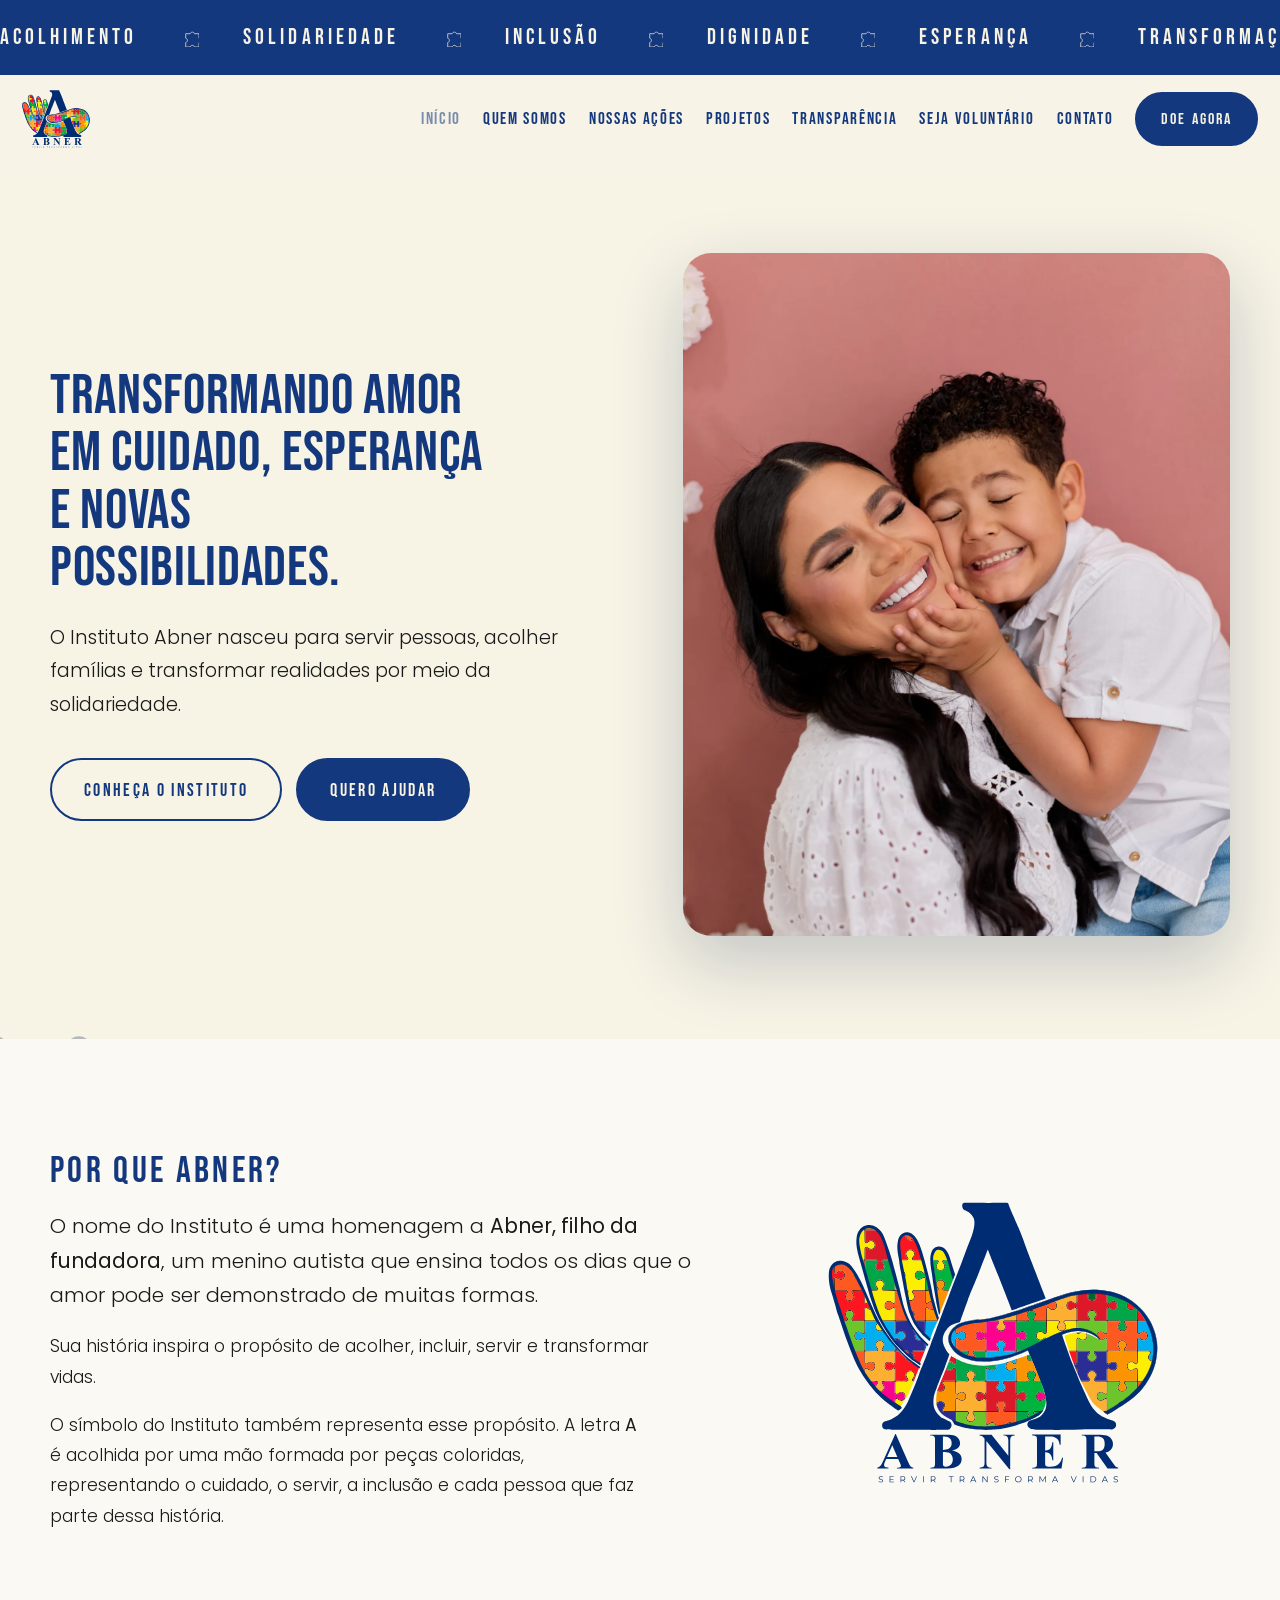
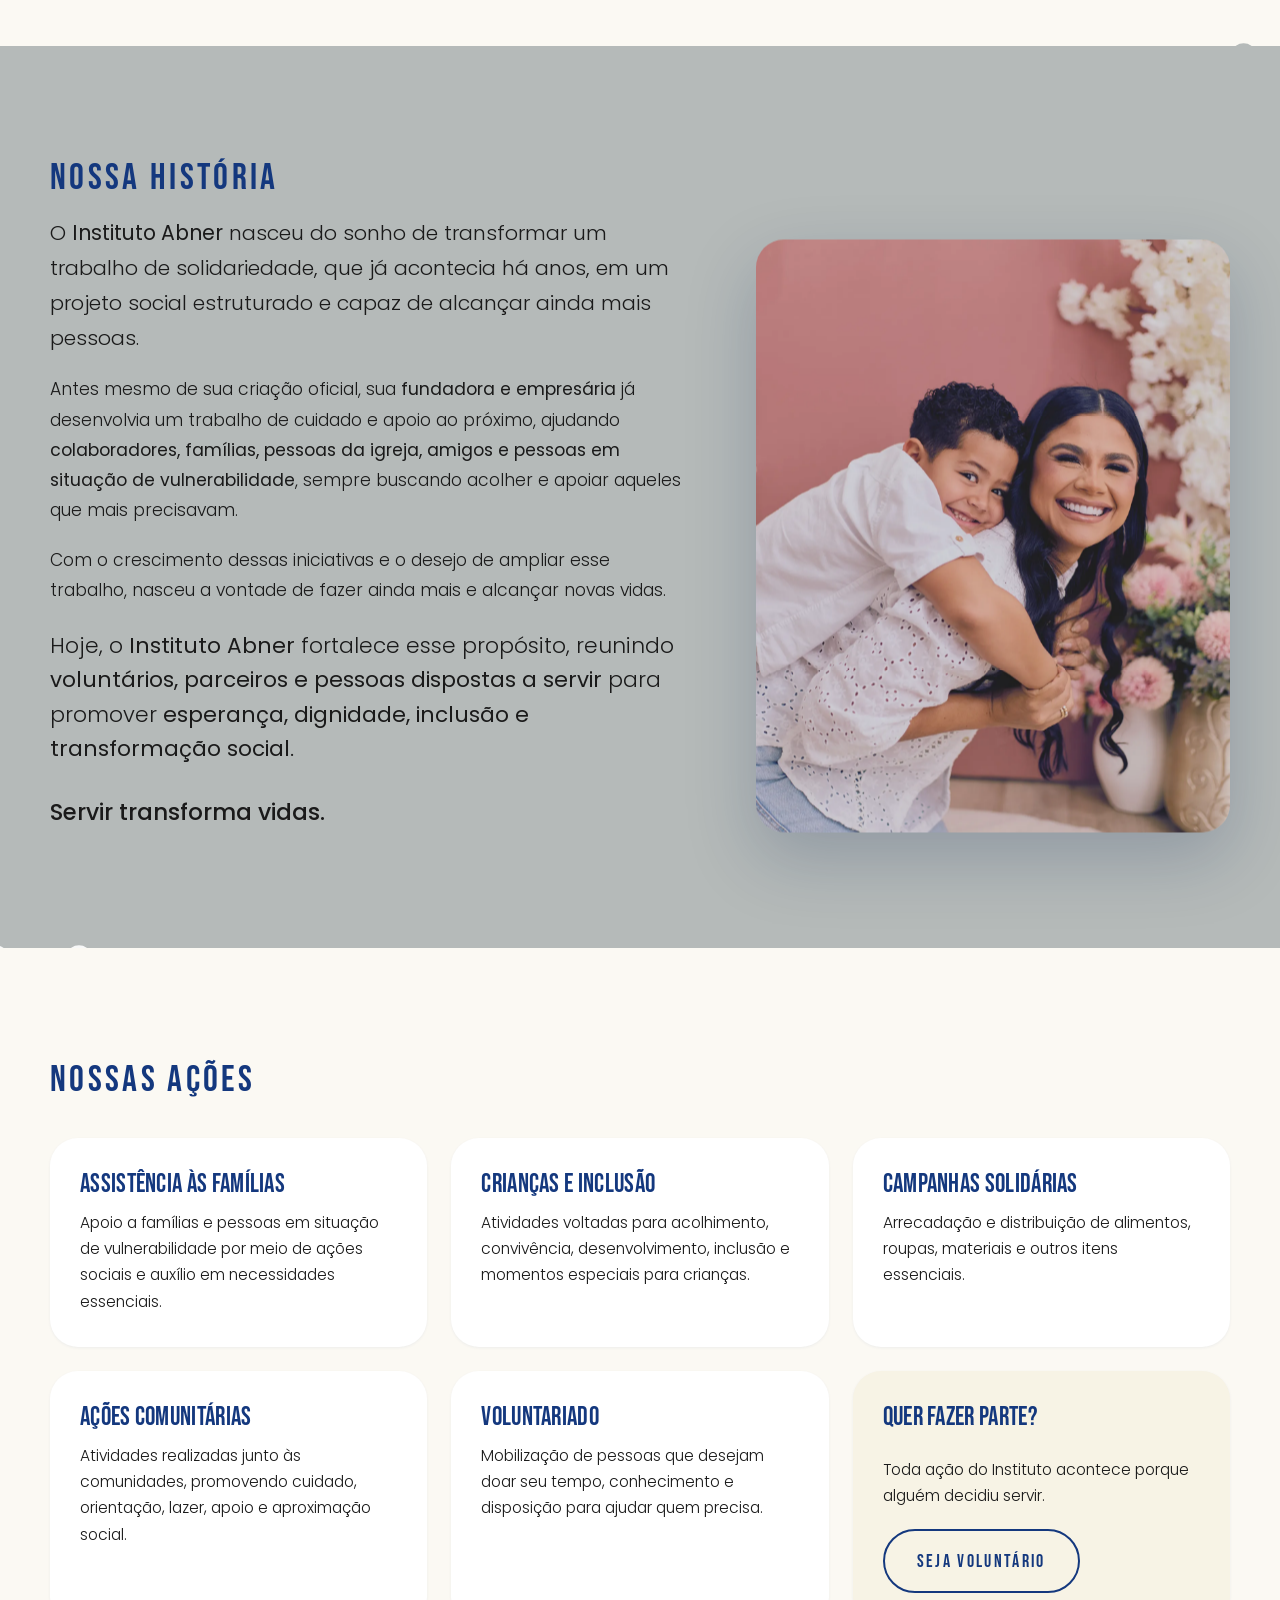
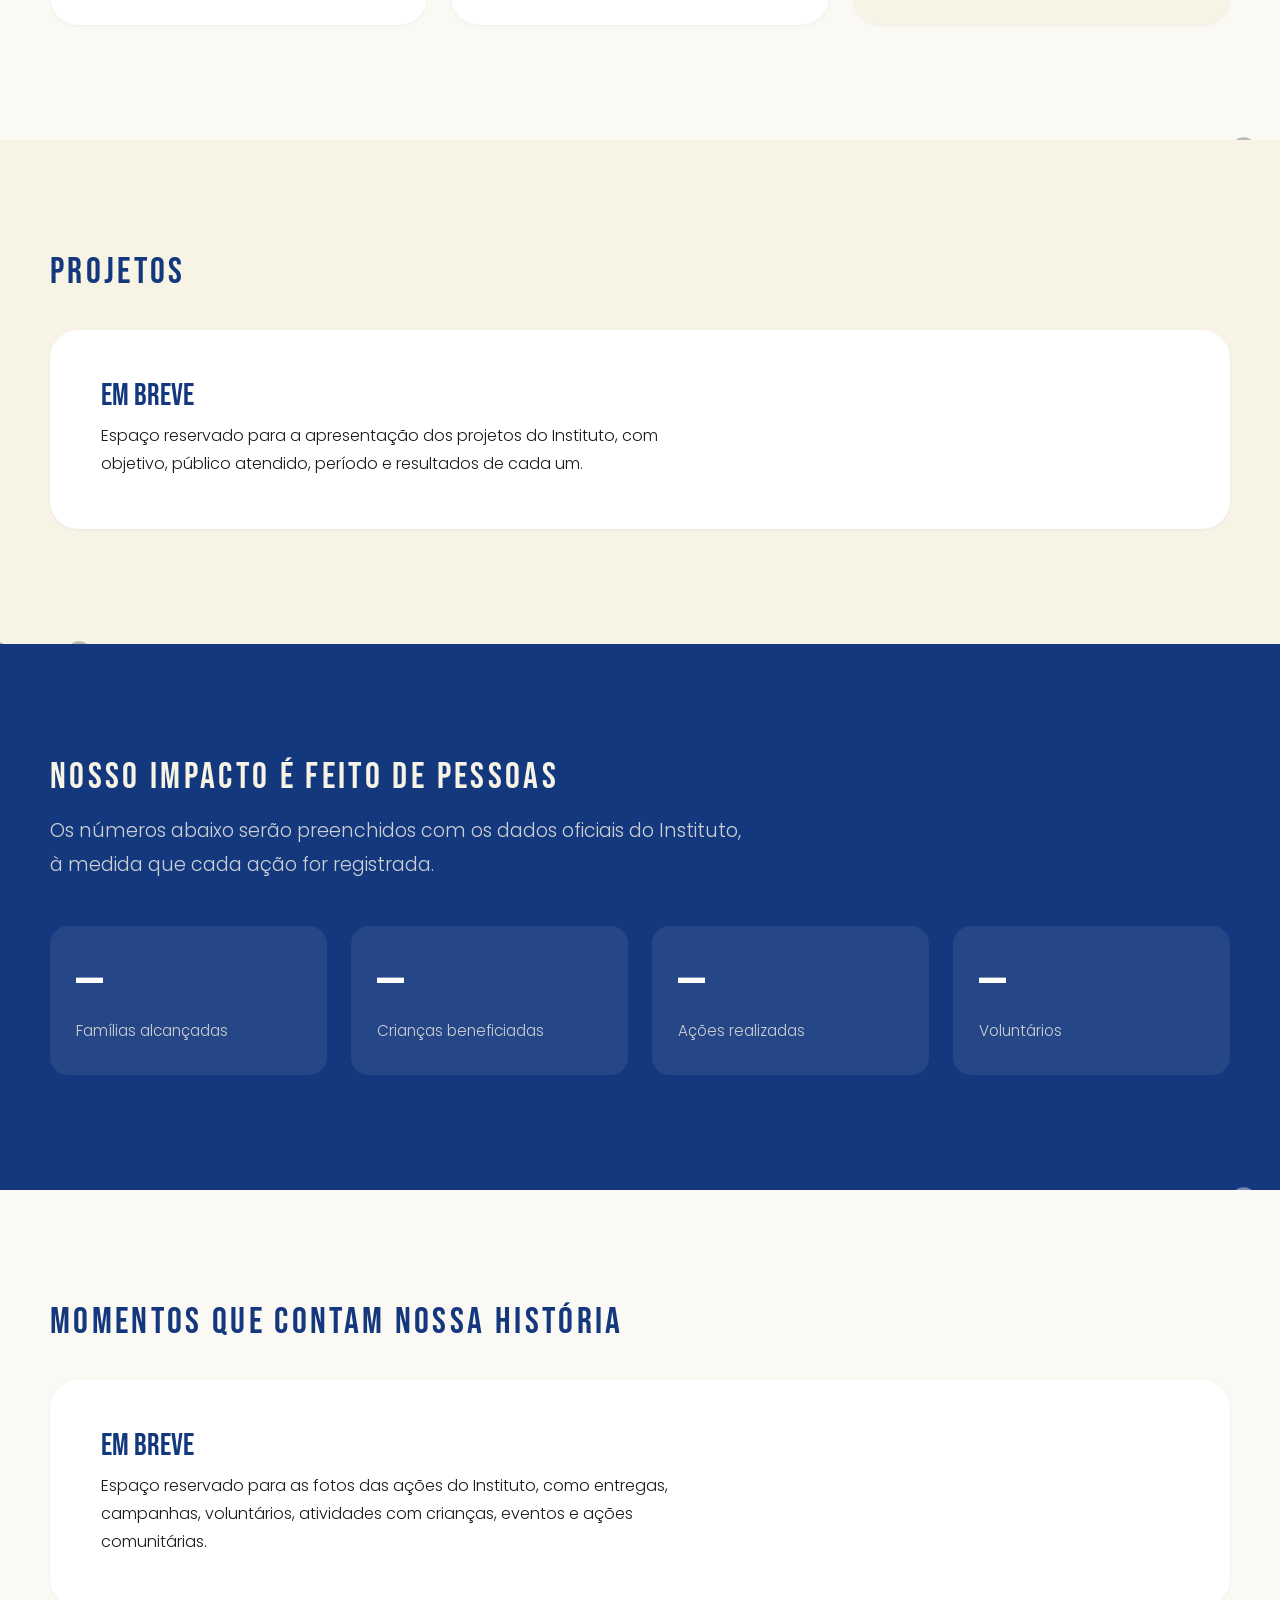
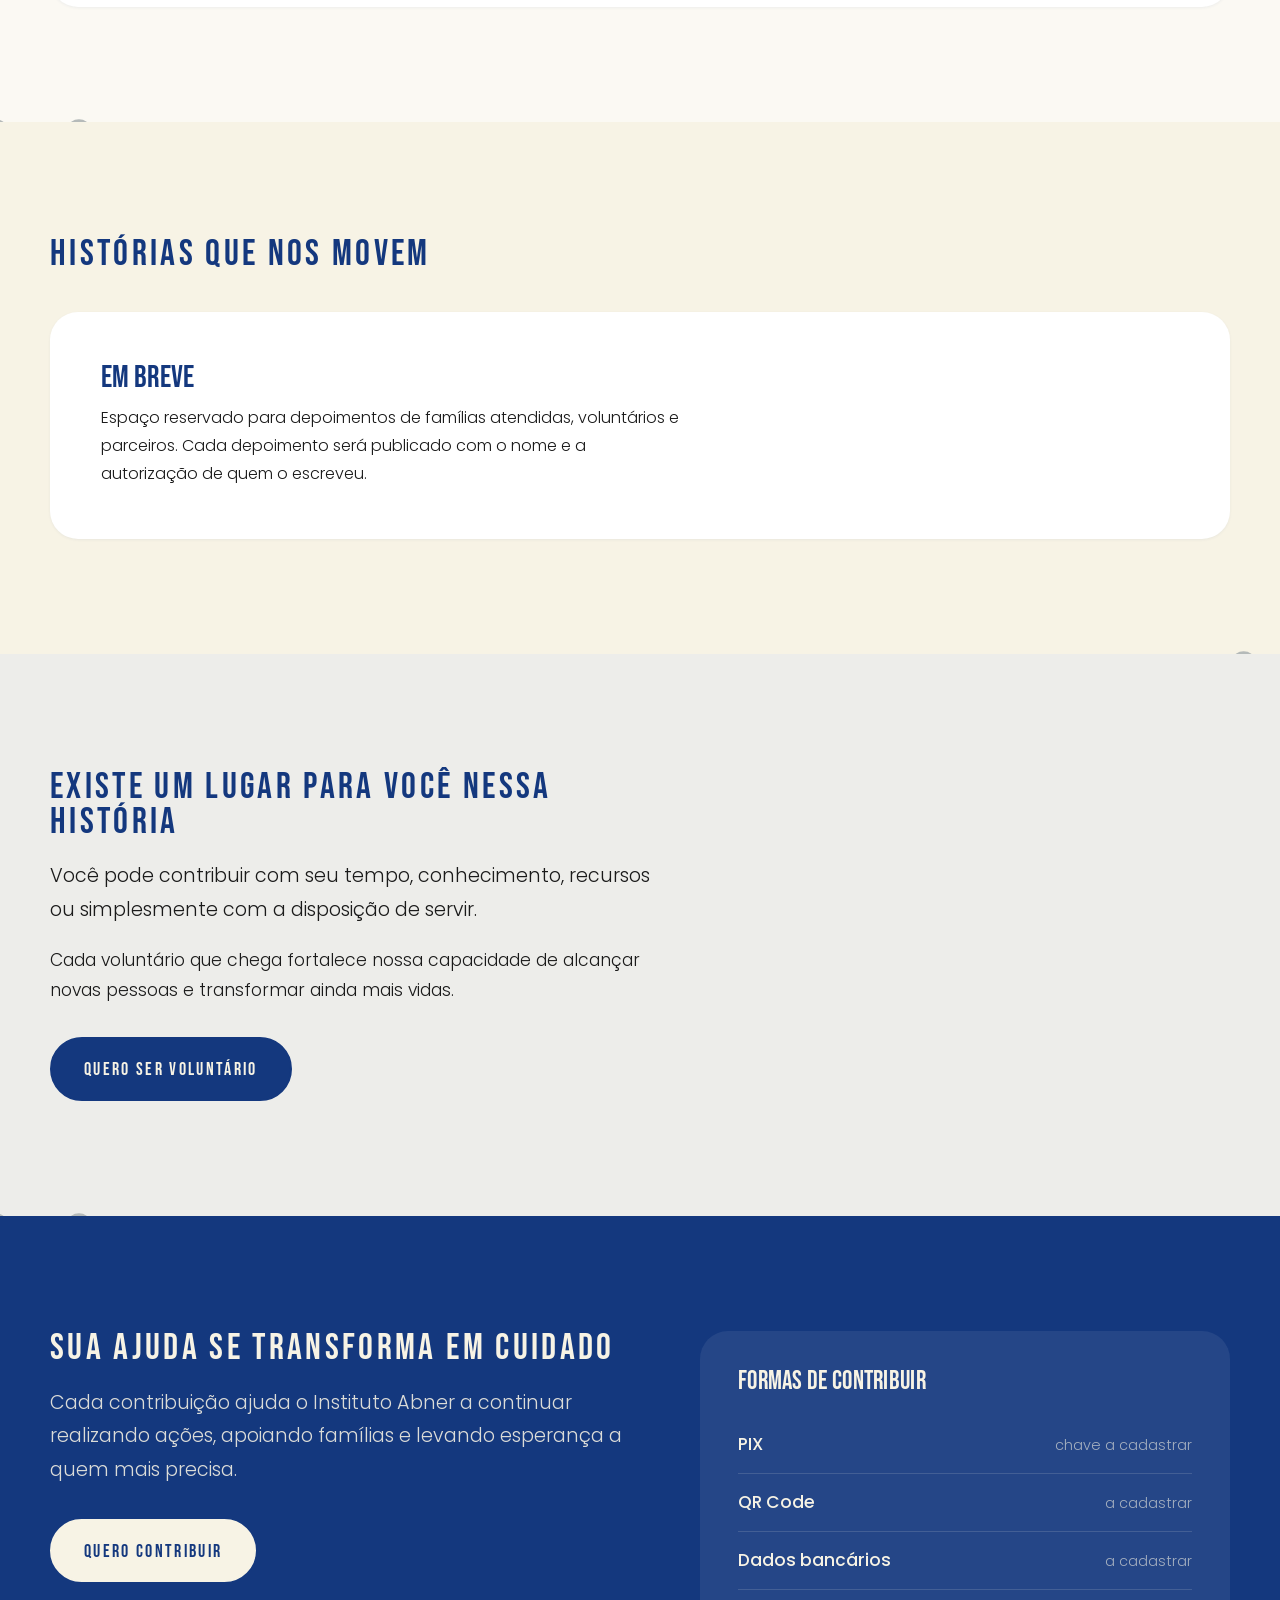
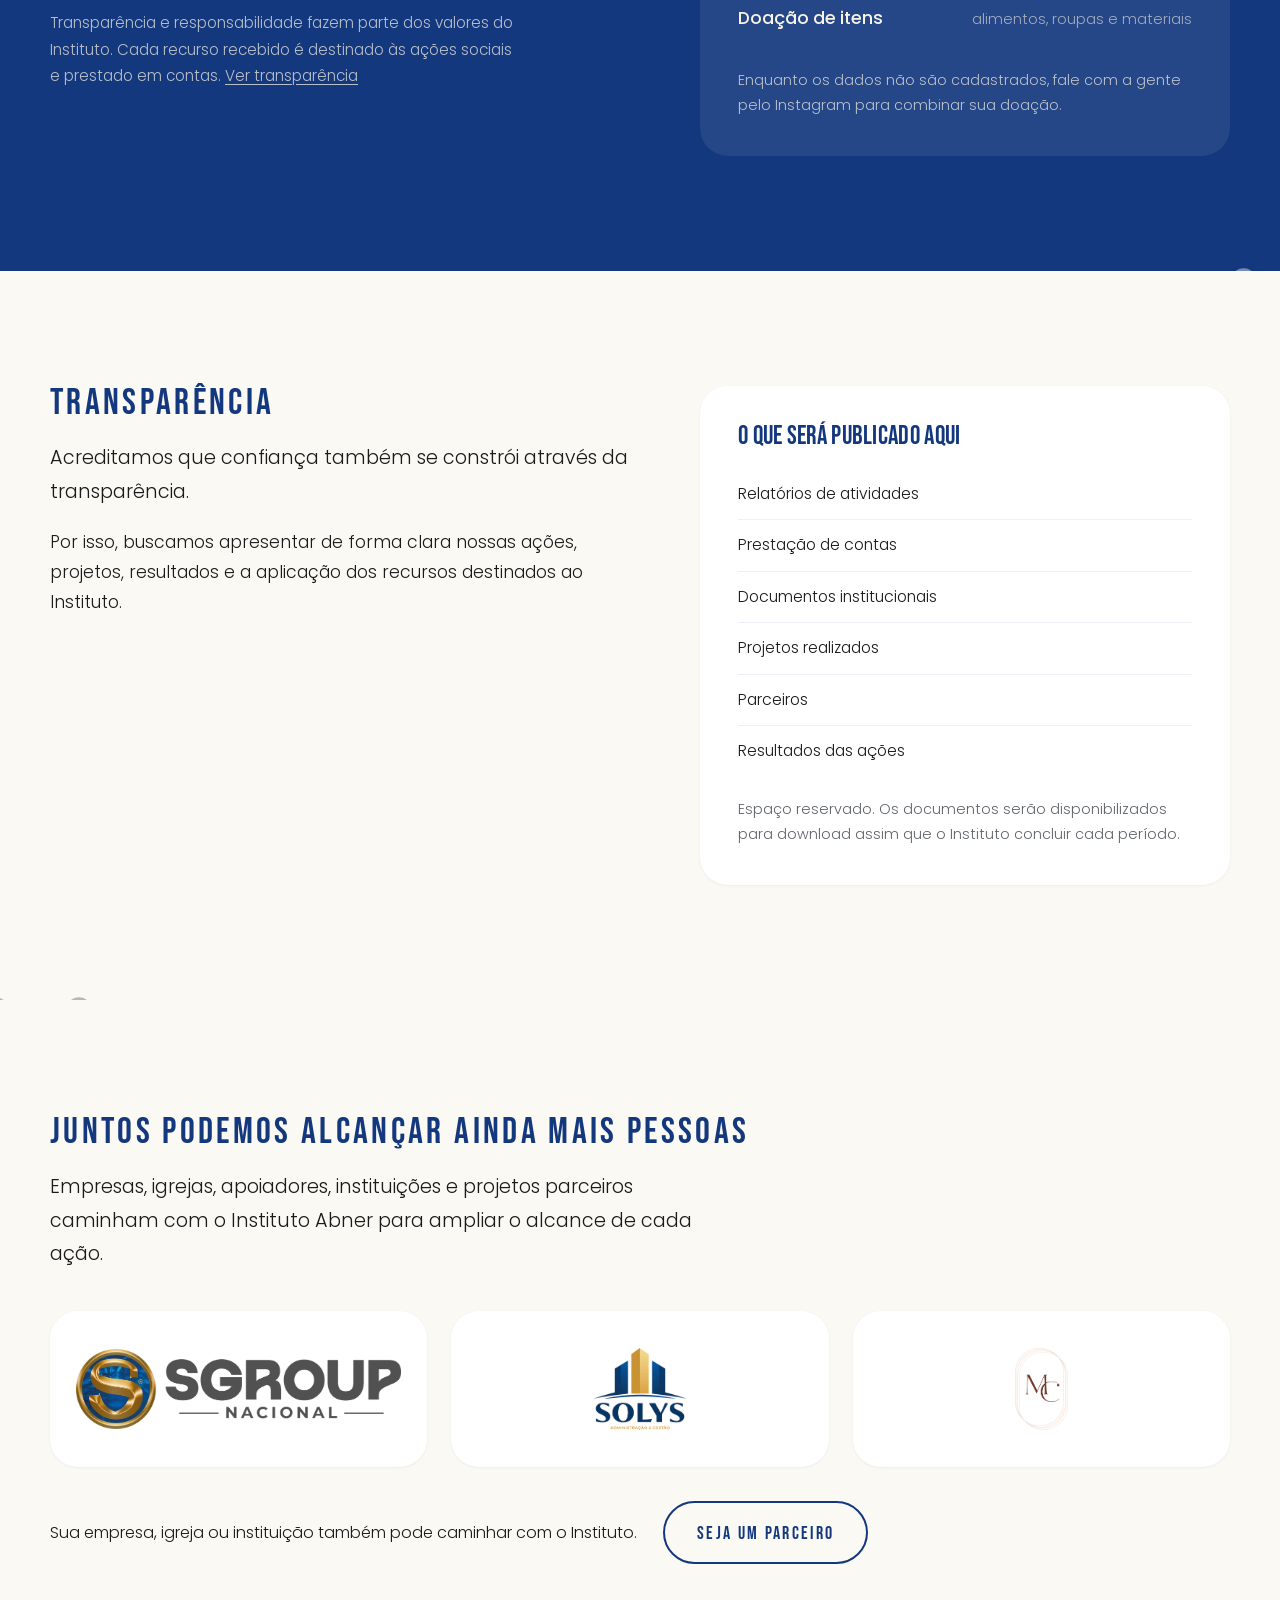
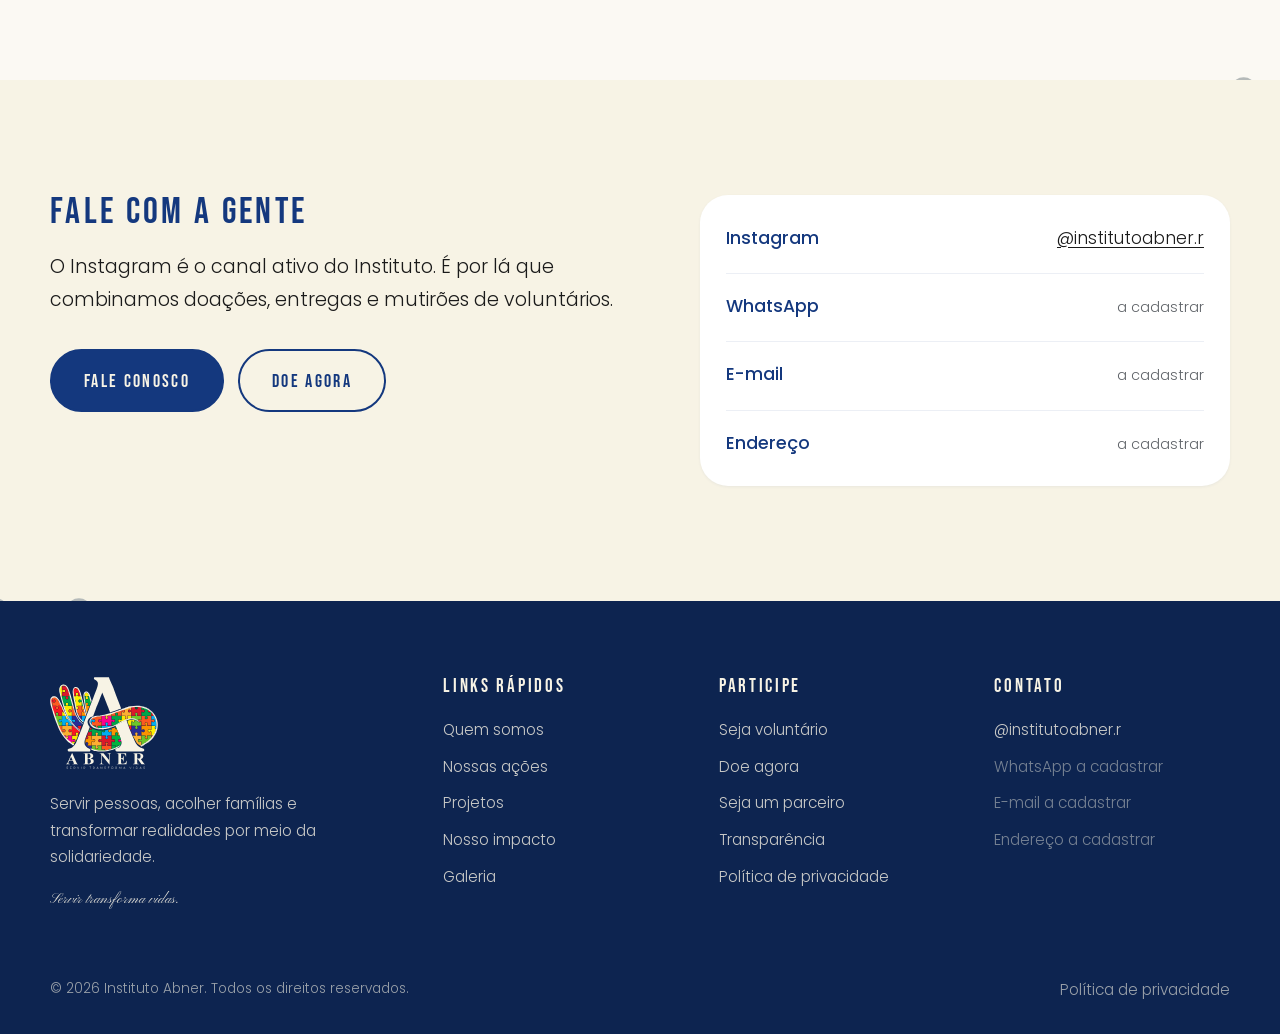
==== index.html @ 287eea2d "Duas colunas em todo o site no celular O topo fica lado a lado também no celular em pé, e as demais " ====
<!DOCTYPE html>
<html lang="pt-BR">
<head>
<meta charset="UTF-8">
<meta name="viewport" content="width=device-width, initial-scale=1.0">
<title>Instituto Abner · Servir transforma vidas</title>
<meta name="description" content="O Instituto Abner serve pessoas, acolhe famílias e transforma realidades por meio da solidariedade. Conheça nossas ações, seja voluntário ou contribua.">
<meta name="theme-color" content="#14387E">
<link rel="canonical" href="https://institutoabner.com.br/">
<meta property="og:type" content="website">
<meta property="og:locale" content="pt_BR">
<meta property="og:site_name" content="Instituto Abner">
<meta property="og:title" content="Instituto Abner · Servir transforma vidas">
<meta property="og:description" content="Transformando amor em cuidado, esperança e novas possibilidades.">
<meta property="og:url" content="https://institutoabner.com.br/">
<meta property="og:image" content="https://institutoabner.com.br/assets/fotos/mae-filho.webp">
<meta name="twitter:card" content="summary_large_image">
<link rel="icon" type="image/svg+xml" href="assets/marca/logo-abner.svg">
<link rel="apple-touch-icon" href="assets/marca/icone.png">
<link rel="preconnect" href="https://fonts.googleapis.com">
<link rel="preconnect" href="https://fonts.gstatic.com" crossorigin>
<link href="https://fonts.googleapis.com/css2?family=Bebas+Neue&family=Pinyon+Script&family=Poppins:wght@300;400;500;600&display=swap" rel="stylesheet">
<link rel="stylesheet" href="css/styles.css?v=9">
<script type="application/ld+json">
{
  "@context":"https://schema.org",
  "@type":"NGO",
  "name":"Instituto Abner",
  "slogan":"Servir transforma vidas",
  "url":"https://institutoabner.com.br/",
  "logo":"https://institutoabner.com.br/assets/marca/logo-abner.svg",
  "description":"O Instituto Abner serve pessoas, acolhe famílias e transforma realidades por meio da solidariedade, com ações sociais para famílias, crianças e pessoas em situação de vulnerabilidade.",
  "sameAs":["https://instagram.com/institutoabner.r"],
  "areaServed":"BR"
}
</script>
</head>
<body>

<!-- grafismo e ícones -->
<svg width="0" height="0" style="position:absolute" aria-hidden="true" focusable="false">
  <symbol id="peca" viewBox="-16 -16 122 122">
    <path d="M0,0 h30 c5,-15 25,-15 30,0 h30 v30 c15,5 15,25 0,30 v30 h-30 c-5,-15 -25,-15 -30,0 h-30 v-30 c15,-5 15,-25 0,-30 z"/>
  </symbol>
  <symbol id="pecas4" viewBox="-18 -18 216 216">
    <use href="#peca" x="0" y="0" width="100" height="100"/>
    <use href="#peca" x="90" y="0" width="100" height="100"/>
    <use href="#peca" x="0" y="90" width="100" height="100"/>
    <use href="#peca" x="90" y="90" width="100" height="100"/>
  </symbol>
  <symbol id="pecas3" viewBox="-18 -18 216 216">
    <use href="#peca" x="90" y="0" width="100" height="100"/>
    <use href="#peca" x="0" y="90" width="100" height="100"/>
    <use href="#peca" x="90" y="90" width="100" height="100"/>
  </symbol>
</svg>

<a class="pular" href="#conteudo">Ir para o conteúdo</a>

<!-- ===== FAIXA ===== -->
<div class="faixa" aria-hidden="true">
  <div class="faixa-trilho">
    <div class="faixa-grupo">
      <span>Acolhimento</span><svg viewBox="-16 -16 122 122"><use href="#peca"/></svg>
      <span>Solidariedade</span><svg viewBox="-16 -16 122 122"><use href="#peca"/></svg>
      <span>Inclusão</span><svg viewBox="-16 -16 122 122"><use href="#peca"/></svg>
      <span>Dignidade</span><svg viewBox="-16 -16 122 122"><use href="#peca"/></svg>
      <span>Esperança</span><svg viewBox="-16 -16 122 122"><use href="#peca"/></svg>
      <span>Transformação social</span><svg viewBox="-16 -16 122 122"><use href="#peca"/></svg>
    </div>
    <div class="faixa-grupo">
      <span>Acolhimento</span><svg viewBox="-16 -16 122 122"><use href="#peca"/></svg>
      <span>Solidariedade</span><svg viewBox="-16 -16 122 122"><use href="#peca"/></svg>
      <span>Inclusão</span><svg viewBox="-16 -16 122 122"><use href="#peca"/></svg>
      <span>Dignidade</span><svg viewBox="-16 -16 122 122"><use href="#peca"/></svg>
      <span>Esperança</span><svg viewBox="-16 -16 122 122"><use href="#peca"/></svg>
      <span>Transformação social</span><svg viewBox="-16 -16 122 122"><use href="#peca"/></svg>
    </div>
  </div>
</div>

<header class="cabecalho" id="cabecalho">
  <div class="wrap-largo">
    <a class="marca" href="#topo" aria-label="Instituto Abner, página inicial">
      <img src="assets/marca/logo-abner.svg" alt="Instituto Abner" width="176" height="150">
    </a>
    <nav class="menu" id="menu" aria-label="Navegação principal">
      <a href="#topo">Início</a>
      <a href="#quem-somos">Quem somos</a>
      <a href="#acoes">Nossas ações</a>
      <a href="#projetos">Projetos</a>
      <a href="#transparencia">Transparência</a>
      <a href="#voluntario">Seja voluntário</a>
      <a href="#contato">Contato</a>
      <a class="btn btn--menu" href="#doacoes">Doe agora</a>
    </nav>
    <a class="btn cabecalho-doe" href="#doacoes">Doe agora</a>
    <button class="abrir-menu" id="abrirMenu" aria-label="Abrir menu" aria-expanded="false" aria-controls="menu">
      <span></span><span></span><span></span>
    </button>
  </div>
</header>

<main id="conteudo">

<!-- ===== INÍCIO ===== -->
<section class="hero" id="topo">
  <svg class="pecas pecas-esq" viewBox="-18 -18 216 216" aria-hidden="true"><use href="#pecas4"/></svg>
  <div class="wrap hero-grid">
    <div class="surge">
      <h1>Transformando amor em cuidado, esperança e novas possibilidades.</h1>
      <p class="lead">
        O Instituto Abner nasceu para servir pessoas, acolher famílias e transformar
        realidades por meio da solidariedade.
      </p>
      <div class="hero-botoes">
        <a class="btn btn--contorno" href="#quem-somos">Conheça o Instituto</a>
        <a class="btn" href="#doacoes">Quero ajudar</a>
      </div>
    </div>
    <div class="hero-figura surge">
      <div class="foto">
        <img src="assets/fotos/mae-filho.webp" alt="Mãe abraçando o filho, ambos sorrindo" width="1400" height="2100" fetchpriority="high">
      </div>
    </div>
  </div>
</section>

<!-- ===== POR QUE ABNER ===== -->
<section class="abner" id="quem-somos">
  <svg class="pecas pecas-dir" viewBox="-18 -18 216 216" aria-hidden="true"><use href="#pecas4"/></svg>
  <div class="wrap abner-grid">
    <div class="surge">
      <h2 class="topico">Por que Abner?</h2>
      <p class="abner-abre">
        O nome do Instituto é uma homenagem a <strong>Abner, filho da fundadora</strong>, um menino
        autista que ensina todos os dias que o amor pode ser demonstrado de muitas formas.
      </p>
      <p>
        Sua história inspira o propósito de acolher, incluir, servir e transformar vidas.
      </p>
      <p>
        O símbolo do Instituto também representa esse propósito. A letra <strong>A</strong> é
        acolhida por uma mão formada por peças coloridas, representando o cuidado, o servir, a
        inclusão e cada pessoa que faz parte dessa história.
      </p>
    </div>
    <div class="abner-simbolo surge">
      <img src="assets/marca/logo-abner.svg" alt="Símbolo do Instituto Abner: a letra A acolhida por uma mão formada por peças de quebra-cabeça coloridas" width="176" height="150" loading="lazy">
    </div>
  </div>
</section>

<!-- ===== NOSSA HISTÓRIA ===== -->
<section class="historia" id="historia">
  <svg class="pecas pecas-esq" viewBox="-18 -18 216 216" aria-hidden="true"><use href="#pecas4"/></svg>
  <div class="wrap historia-grid">
    <div class="historia-texto surge">
      <h2 class="topico">Nossa história</h2>
      <p class="historia-abre">
        O <strong>Instituto Abner</strong> nasceu do sonho de transformar um trabalho de
        solidariedade, que já acontecia há anos, em um projeto social estruturado e capaz de
        alcançar ainda mais pessoas.
      </p>
      <p>
        Antes mesmo de sua criação oficial, sua <strong>fundadora e empresária</strong> já
        desenvolvia um trabalho de cuidado e apoio ao próximo, ajudando
        <strong>colaboradores, famílias, pessoas da igreja, amigos e pessoas em situação de
        vulnerabilidade</strong>, sempre buscando acolher e apoiar aqueles que mais precisavam.
      </p>
      <p>
        Com o crescimento dessas iniciativas e o desejo de ampliar esse trabalho, nasceu a
        vontade de fazer ainda mais e alcançar novas vidas.
      </p>
      <p class="historia-fecha">
        Hoje, o <strong>Instituto Abner</strong> fortalece esse propósito, reunindo
        <strong>voluntários, parceiros e pessoas dispostas a servir</strong> para promover
        <strong>esperança, dignidade, inclusão e transformação social</strong>.
      </p>
      <p class="historia-lema"><strong>Servir transforma vidas.</strong></p>
    </div>
    <div class="historia-foto surge">
      <div class="foto">
        <img src="assets/fotos/abraco.webp" alt="Criança abraçada com carinho por uma mulher, as duas sorrindo" width="1400" height="2100" loading="lazy">
      </div>
    </div>
  </div>
</section>

<!-- ===== NOSSAS AÇÕES ===== -->
<section class="acoes" id="acoes">
  <svg class="pecas pecas-dir" viewBox="-18 -18 216 216" aria-hidden="true"><use href="#pecas4"/></svg>
  <div class="wrap">
    <div class="surge">
      <h2 class="topico">Nossas ações</h2>
    </div>
    <div class="grade grade-3">
      <article class="cartao surge">
        <h3>Assistência às famílias</h3>
        <p>Apoio a famílias e pessoas em situação de vulnerabilidade por meio de ações sociais e auxílio em necessidades essenciais.</p>
      </article>
      <article class="cartao surge">
        <h3>Crianças e inclusão</h3>
        <p>Atividades voltadas para acolhimento, convivência, desenvolvimento, inclusão e momentos especiais para crianças.</p>
      </article>
      <article class="cartao surge">
        <h3>Campanhas solidárias</h3>
        <p>Arrecadação e distribuição de alimentos, roupas, materiais e outros itens essenciais.</p>
      </article>
      <article class="cartao surge">
        <h3>Ações comunitárias</h3>
        <p>Atividades realizadas junto às comunidades, promovendo cuidado, orientação, lazer, apoio e aproximação social.</p>
      </article>
      <article class="cartao surge">
        <h3>Voluntariado</h3>
        <p>Mobilização de pessoas que desejam doar seu tempo, conhecimento e disposição para ajudar quem precisa.</p>
      </article>
      <article class="cartao cartao--acao surge">
        <h3>Quer fazer parte?</h3>
        <p>Toda ação do Instituto acontece porque alguém decidiu servir.</p>
        <a class="btn btn--contorno" href="#voluntario">Seja voluntário</a>
      </article>
    </div>
  </div>
</section>

<!-- ===== PROJETOS ===== -->
<section class="projetos" id="projetos">
  <svg class="pecas pecas-esq" viewBox="-18 -18 216 216" aria-hidden="true"><use href="#pecas4"/></svg>
  <div class="wrap">
    <div class="surge">
      <h2 class="topico">Projetos</h2>
    </div>
    <div class="reservado surge">
      <div class="reservado-texto">
        <b>Em breve</b>
        <span>Espaço reservado para a apresentação dos projetos do Instituto, com objetivo, público atendido, período e resultados de cada um.</span>
      </div>
    </div>
  </div>
</section>

<!-- ===== NOSSO IMPACTO ===== -->
<section class="impacto" id="impacto">
  <svg class="pecas pecas-dir" viewBox="-18 -18 216 216" aria-hidden="true"><use href="#pecas4"/></svg>
  <div class="wrap">
    <div class="surge">
      <h2 class="topico">Nosso impacto é feito de pessoas</h2>
      <p class="lead">
        Os números abaixo serão preenchidos com os dados oficiais do Instituto, à medida que
        cada ação for registrada.
      </p>
    </div>
    <div class="numeros surge">
      <div class="numero">
        <b data-numero>—</b>
        <span>Famílias alcançadas</span>
      </div>
      <div class="numero">
        <b data-numero>—</b>
        <span>Crianças beneficiadas</span>
      </div>
      <div class="numero">
        <b data-numero>—</b>
        <span>Ações realizadas</span>
      </div>
      <div class="numero">
        <b data-numero>—</b>
        <span>Voluntários</span>
      </div>
    </div>
  </div>
</section>

<!-- ===== GALERIA ===== -->
<section class="galeria-sec" id="galeria">
  <svg class="pecas pecas-esq" viewBox="-18 -18 216 216" aria-hidden="true"><use href="#pecas4"/></svg>
  <div class="wrap">
    <div class="surge">
      <h2 class="topico">Momentos que contam nossa história</h2>
    </div>
    <div class="reservado surge">
      <div class="reservado-texto">
        <b>Em breve</b>
        <span>Espaço reservado para as fotos das ações do Instituto, como entregas, campanhas, voluntários, atividades com crianças, eventos e ações comunitárias.</span>
      </div>
    </div>
  </div>
</section>

<!-- ===== DEPOIMENTOS ===== -->
<section class="depoimentos" id="depoimentos">
  <svg class="pecas pecas-dir" viewBox="-18 -18 216 216" aria-hidden="true"><use href="#pecas4"/></svg>
  <div class="wrap">
    <div class="surge">
      <h2 class="topico">Histórias que nos movem</h2>
    </div>
    <div class="reservado surge">
      <div class="reservado-texto">
        <b>Em breve</b>
        <span>Espaço reservado para depoimentos de famílias atendidas, voluntários e parceiros. Cada depoimento será publicado com o nome e a autorização de quem o escreveu.</span>
      </div>
    </div>
  </div>
</section>

<!-- ===== VOLUNTARIADO ===== -->
<section class="voluntario" id="voluntario">
  <svg class="pecas pecas-esq" viewBox="-18 -18 216 216" aria-hidden="true"><use href="#pecas4"/></svg>
  <div class="wrap voluntario-grid">
    <div class="surge">
      <h2 class="topico">Existe um lugar para você nessa história</h2>
      <p class="lead">
        Você pode contribuir com seu tempo, conhecimento, recursos ou simplesmente com a
        disposição de servir.
      </p>
      <p>
        Cada voluntário que chega fortalece nossa capacidade de alcançar novas pessoas e
        transformar ainda mais vidas.
      </p>
      <a class="btn" href="https://instagram.com/institutoabner.r" target="_blank" rel="noopener">Quero ser voluntário</a>
    </div>
  </div>
</section>

<!-- ===== DOAÇÕES ===== -->
<section class="doacoes" id="doacoes">
  <svg class="pecas pecas-dir" viewBox="-18 -18 216 216" aria-hidden="true"><use href="#pecas4"/></svg>
  <div class="wrap doacoes-grid">
    <div class="surge">
      <h2 class="topico">Sua ajuda se transforma em cuidado</h2>
      <p class="lead">
        Cada contribuição ajuda o Instituto Abner a continuar realizando ações, apoiando famílias
        e levando esperança a quem mais precisa.
      </p>
      <a class="btn btn--claro" href="https://instagram.com/institutoabner.r" target="_blank" rel="noopener">Quero contribuir</a>
      <p class="doacoes-nota">
        Transparência e responsabilidade fazem parte dos valores do Instituto. Cada recurso
        recebido é destinado às ações sociais e prestado em contas.
        <a href="#transparencia">Ver transparência</a>
      </p>
    </div>
    <div class="doacoes-formas surge">
      <h3>Formas de contribuir</h3>
      <ul>
        <li><b>PIX</b><span>chave a cadastrar</span></li>
        <li><b>QR Code</b><span>a cadastrar</span></li>
        <li><b>Dados bancários</b><span>a cadastrar</span></li>
        <li><b>Doação de itens</b><span>alimentos, roupas e materiais</span></li>
      </ul>
      <p class="doacoes-aviso">Enquanto os dados não são cadastrados, fale com a gente pelo Instagram para combinar sua doação.</p>
    </div>
  </div>
</section>

<!-- ===== TRANSPARÊNCIA ===== -->
<section class="transparencia" id="transparencia">
  <svg class="pecas pecas-esq" viewBox="-18 -18 216 216" aria-hidden="true"><use href="#pecas4"/></svg>
  <div class="wrap transparencia-grid">
    <div class="surge">
      <h2 class="topico">Transparência</h2>
      <p class="lead">
        Acreditamos que confiança também se constrói através da transparência.
      </p>
      <p>
        Por isso, buscamos apresentar de forma clara nossas ações, projetos, resultados e a
        aplicação dos recursos destinados ao Instituto.
      </p>
    </div>
    <div class="transparencia-lista surge">
      <h3>O que será publicado aqui</h3>
      <ul>
        <li>Relatórios de atividades</li>
        <li>Prestação de contas</li>
        <li>Documentos institucionais</li>
        <li>Projetos realizados</li>
        <li>Parceiros</li>
        <li>Resultados das ações</li>
      </ul>
      <p class="transparencia-aviso">Espaço reservado. Os documentos serão disponibilizados para download assim que o Instituto concluir cada período.</p>
    </div>
  </div>
</section>

<!-- ===== PARCEIROS ===== -->
<section class="parceiros" id="parceiros">
  <svg class="pecas pecas-dir" viewBox="-18 -18 216 216" aria-hidden="true"><use href="#pecas4"/></svg>
  <div class="wrap">
    <div class="surge">
      <h2 class="topico">Juntos podemos alcançar ainda mais pessoas</h2>
      <p class="lead">
        Empresas, igrejas, apoiadores, instituições e projetos parceiros caminham com o Instituto
        Abner para ampliar o alcance de cada ação.
      </p>
    </div>
    <ul class="parceiros-grade surge">
      <li class="parceiro">
        <img class="parceiro-larga" src="assets/parceiros/sgroup.webp" alt="SGROUP Nacional" width="900" height="221" loading="lazy">
      </li>
      <li class="parceiro">
        <img src="assets/parceiros/solys.webp" alt="Solys Administração e Gestão" width="478" height="420" loading="lazy">
      </li>
      <li class="parceiro">
        <img class="parceiro-alta" src="assets/parceiros/mc.webp" alt="MC" width="270" height="420" loading="lazy">
      </li>
    </ul>
    <div class="parceiros-chamada surge">
      <p>Sua empresa, igreja ou instituição também pode caminhar com o Instituto.</p>
      <a class="btn btn--contorno" href="https://instagram.com/institutoabner.r" target="_blank" rel="noopener">Seja um parceiro</a>
    </div>
  </div>
</section>

<!-- ===== CONTATO ===== -->
<section class="contato" id="contato">
  <svg class="pecas pecas-esq" viewBox="-18 -18 216 216" aria-hidden="true"><use href="#pecas4"/></svg>
  <div class="wrap contato-grid">
    <div class="surge">
      <h2 class="topico">Fale com a gente</h2>
      <p class="lead">
        O Instagram é o canal ativo do Instituto. É por lá que combinamos doações, entregas e
        mutirões de voluntários.
      </p>
      <div class="contato-botoes">
        <a class="btn" href="https://instagram.com/institutoabner.r" target="_blank" rel="noopener">Fale conosco</a>
        <a class="btn btn--contorno" href="#doacoes">Doe agora</a>
      </div>
    </div>
    <div class="contato-canais surge">
      <div class="canal">
        <b>Instagram</b>
        <a href="https://instagram.com/institutoabner.r" target="_blank" rel="noopener">@institutoabner.r</a>
      </div>
      <div class="canal canal--vazio">
        <b>WhatsApp</b>
        <span>a cadastrar</span>
      </div>
      <div class="canal canal--vazio">
        <b>E-mail</b>
        <span>a cadastrar</span>
      </div>
      <div class="canal canal--vazio">
        <b>Endereço</b>
        <span>a cadastrar</span>
      </div>
    </div>
  </div>
</section>

</main>

<footer class="rodape">
  <div class="wrap">
    <div class="rodape-grid">
      <div>
        <img class="logo-rodape" src="assets/marca/logo-abner-claro.svg" alt="Instituto Abner" width="176" height="150" loading="lazy">
        <p>
          Servir pessoas, acolher famílias e transformar realidades por meio da solidariedade.
        </p>
        <p class="rodape-lema script">Servir transforma vidas.</p>
      </div>
      <div>
        <h3>Links rápidos</h3>
        <a href="#quem-somos">Quem somos</a>
        <a href="#acoes">Nossas ações</a>
        <a href="#projetos">Projetos</a>
        <a href="#impacto">Nosso impacto</a>
        <a href="#galeria">Galeria</a>
      </div>
      <div>
        <h3>Participe</h3>
        <a href="#voluntario">Seja voluntário</a>
        <a href="#doacoes">Doe agora</a>
        <a href="#parceiros">Seja um parceiro</a>
        <a href="#transparencia">Transparência</a>
        <a href="privacidade.html">Política de privacidade</a>
      </div>
      <div>
        <h3>Contato</h3>
        <a href="https://instagram.com/institutoabner.r" target="_blank" rel="noopener">@institutoabner.r</a>
        <span class="rodape-vazio">WhatsApp a cadastrar</span>
        <span class="rodape-vazio">E-mail a cadastrar</span>
        <span class="rodape-vazio">Endereço a cadastrar</span>
      </div>
    </div>
    <div class="rodape-fim">
      <span>© <span id="ano">2026</span> Instituto Abner. Todos os direitos reservados.</span>
      <a href="privacidade.html">Política de privacidade</a>
    </div>
  </div>
</footer>

<div class="lightbox" id="lightbox" hidden>
  <button type="button" class="lightbox-fechar" id="lightboxFechar" aria-label="Fechar">&times;</button>
  <figure>
    <img id="lightboxImg" alt="">
    <figcaption id="lightboxLegenda"></figcaption>
  </figure>
</div>

<script src="js/main.js?v=9"></script>
</body>
</html>
---- css/styles.css ----
/* ============================================================
   INSTITUTO ABNER — Sistema visual do site
   Construído a partir do manual da marca (BRAND_COR.pdf):
     Cores      creme #F7F3E5 · cinza #B5BAB9 · azul #14387E · branco
     Tipografia Bebas Neue (títulos) · Poppins (texto, no lugar da
                Garet, que não tem versão web livre) · Pinyon Script
                (assinatura decorativa)
     Grafismo   peças de quebra-cabeça em contorno
   ============================================================ */

:root{
  --creme:#F7F3E5;
  --creme-claro:#FBF9F3;
  --cinza:#B5BAB9;
  --cinza-claro:#DBDBDB;
  --cinza-nevoa:#EDEDEA;
  --azul:#14387E;
  --azul-escuro:#0D2450;
  --branco:#FFFFFF;

  /* Grafismo de quebra-cabeça: o cinza da marca, na força máxima (sem
     transparência) para aparecer nos fundos claros. Sobre a faixa cinza e
     sobre o azul ele não teria como aparecer, então ali as peças são
     brancas — é o que o manual da marca faz nessas duas páginas. */
  --peca-cor:#B5BAB9;

  --texto:#1A1A1A;
  --texto-suave:#5F6368;

  --raio:18px;
  --raio-g:28px;
  --sombra:0 18px 50px rgba(20,56,126,.10);
  --sombra-forte:0 26px 70px rgba(13,36,80,.22);
  --sombra-suave:0 1px 3px rgba(20,56,126,.06);
  --secao:clamp(72px,9vw,124px);
}

*{margin:0;padding:0;box-sizing:border-box}
html{scroll-behavior:smooth;-webkit-text-size-adjust:100%;scroll-padding-top:100px}
body{
  font-family:'Poppins',system-ui,-apple-system,'Segoe UI',sans-serif;
  font-weight:300;
  color:var(--texto);
  background:var(--creme-claro);
  line-height:1.75;
  overflow-x:hidden;
  font-size:clamp(1rem,.96rem + .2vw,1.08rem);
}
img{max-width:100%;display:block;height:auto}
a{color:inherit;text-decoration:none}
ul{list-style:none}
::selection{background:var(--azul);color:var(--creme)}
:focus-visible{outline:3px solid var(--azul);outline-offset:3px;border-radius:4px}
.impacto :focus-visible,.doacoes :focus-visible,.rodape :focus-visible{outline-color:var(--creme)}
.pular{position:absolute;left:-9999px}
.pular:focus{
  position:fixed;left:16px;top:16px;z-index:100;
  background:var(--azul);color:var(--creme);padding:12px 20px;border-radius:10px;
  font-family:'Bebas Neue',sans-serif;letter-spacing:.1em;
}

/* ===== tipografia ===== */
h1,h2,h3,.bebas{
  font-family:'Bebas Neue',Impact,'Arial Narrow',sans-serif;
  font-weight:400;
  text-transform:uppercase;
  letter-spacing:.012em;
  line-height:.94;
  color:var(--azul);
}
/* A Bebas Neue e a Pinyon Script têm um peso só (400). Pedir 300 ou 700
   faz o navegador falsificar o desenho. Por isso tudo nessas duas é 400. */
.btn,.menu a,.faixa span,.numero b,.rodape h3,h4,.script{font-weight:400}

h1{font-size:clamp(2.1rem,4.6vw,3.5rem);line-height:1.02}
h2{font-size:clamp(2.3rem,5.6vw,4.1rem)}
.topico{font-size:clamp(1.65rem,2.9vw,2.45rem);letter-spacing:.09em}
h3{font-size:clamp(1.35rem,2.2vw,1.6rem);line-height:1}
p+p{margin-top:1.05em}
strong{font-weight:400;color:var(--texto)}
.script{font-family:'Pinyon Script',cursive;text-transform:none}

.wrap{width:min(1180px,100% - 44px);margin-inline:auto}
.wrap-largo{width:min(1400px,100% - 44px);margin-inline:auto}
section{padding:var(--secao) 0;position:relative;overflow:hidden}
.lead{font-size:clamp(1.05rem,1.5vw,1.22rem);max-width:58ch;color:var(--texto)}
h2+.lead,h2+p,.topico+.lead,.topico+p{margin-top:20px}

/* ===== grafismo: peças de quebra-cabeça =====
   Uma por seção, alternando esquerda e direita conforme a página desce.
   Elas sangram pela borda da tela, aparecendo pela metade, para serem um
   detalhe da lateral e não um bloco ao lado do conteúdo.

   O quanto entra depende do respiro lateral que a tela tem: a conta usa
   a mesma margem do .wrap, então o desenho nunca alcança a coluna de
   texto. Em telas sem margem sobrando ele encolhe até sumir, e abaixo de
   1400px muda de lugar — vai para o rodapé da seção, onde ainda há
   espaço livre. */
.pecas{
  --margem:max(22px,(100vw - 1180px) / 2);
  --lado:min(280px,32vw);
  position:absolute;pointer-events:none;z-index:0;display:block;overflow:visible;
  width:var(--lado);top:50%;transform:translateY(-50%);
  color:var(--peca-cor);opacity:1;
}
.pecas use{fill:none;stroke:currentColor;stroke-width:4.2;stroke-linejoin:round}
.pecas-esq{left:min(calc(-.5 * var(--lado)),calc(var(--margem) - var(--lado) - 24px))}
.pecas-dir{right:min(calc(-.5 * var(--lado)),calc(var(--margem) - var(--lado) - 24px))}

@media (max-width:1399px){
  .pecas{--lado:min(200px,44vw);top:auto;bottom:calc(38px - var(--lado));transform:none}
  .pecas-esq{left:calc(-.42 * var(--lado))}
  .pecas-dir{right:calc(-.42 * var(--lado))}
}

/* nos fundos em que o cinza não teria como aparecer, as peças são brancas */
.historia .pecas,.impacto .pecas,.doacoes .pecas{color:var(--branco)}
.historia .pecas{opacity:.9}
.impacto .pecas,.doacoes .pecas{opacity:.42}

.faixa svg{fill:none;stroke:var(--creme);stroke-width:6;stroke-linejoin:round}
section>.wrap,section>.wrap-largo{position:relative;z-index:1}

/* ===== botões ===== */
.btn{
  --bg:var(--azul);--fg:var(--creme);
  display:inline-flex;align-items:center;justify-content:center;gap:10px;
  font-family:'Bebas Neue',sans-serif;font-size:1.12rem;letter-spacing:.13em;
  text-transform:uppercase;padding:15px 32px 13px;border-radius:999px;
  background:var(--bg);color:var(--fg);border:2px solid var(--bg);
  transition:transform .2s ease,box-shadow .2s ease,background .2s ease,color .2s ease;
  cursor:pointer;white-space:nowrap;
}
.btn:hover{transform:translateY(-2px);box-shadow:0 14px 30px rgba(20,56,126,.25)}
.btn--contorno{--bg:transparent;--fg:var(--azul);border-color:currentColor}
.btn--contorno:hover{background:var(--azul);color:var(--creme);border-color:var(--azul)}
.btn--claro{--bg:var(--creme);--fg:var(--azul)}
.btn--claro-contorno{--bg:transparent;--fg:var(--creme);border-color:rgba(247,243,229,.55)}
.btn--claro-contorno:hover{background:var(--creme);color:var(--azul);border-color:var(--creme)}

/* ===== cabeçalho ===== */
.cabecalho{
  position:sticky;top:0;z-index:60;
  background:rgba(247,243,229,.94);backdrop-filter:blur(14px);
  transition:box-shadow .25s ease;
}
.cabecalho.rolou{box-shadow:0 10px 30px rgba(20,56,126,.08)}
.cabecalho .wrap-largo{display:flex;align-items:center;gap:22px;min-height:88px}
.marca img{height:58px;width:auto}
.menu{display:flex;gap:22px;margin-left:auto;align-items:center}
.menu a{
  font-family:'Bebas Neue',sans-serif;font-size:1.05rem;letter-spacing:.1em;
  text-transform:uppercase;color:var(--azul);padding:6px 0;transition:opacity .2s ease;
}
.menu a:hover,.menu a.ativo{opacity:.55}
.menu .btn--menu{display:none}
.cabecalho-doe{padding:12px 24px 10px;font-size:1rem}
.abrir-menu{
  display:none;margin-left:auto;background:none;border:0;cursor:pointer;
  width:46px;height:46px;color:var(--azul);
}
.abrir-menu span{display:block;height:2px;background:currentColor;margin:6px auto;width:26px;transition:.25s}
.abrir-menu[aria-expanded="true"] span:nth-child(1){transform:translateY(8px) rotate(45deg)}
.abrir-menu[aria-expanded="true"] span:nth-child(2){opacity:0}
.abrir-menu[aria-expanded="true"] span:nth-child(3){transform:translateY(-8px) rotate(-45deg)}

/* ===== faixa de valores ===== */
.faixa{background:var(--azul);color:var(--creme);padding:18px 0;overflow:hidden;position:relative;z-index:61}
.faixa-trilho{display:flex;width:max-content;animation:desliza 38s linear infinite}
.faixa-grupo{display:flex;align-items:center;gap:44px;padding-right:44px}
.faixa span{font-family:'Bebas Neue',sans-serif;font-size:1.4rem;letter-spacing:.18em;white-space:nowrap}
.faixa svg{width:18px;height:18px;flex:none;opacity:.8}
@keyframes desliza{from{transform:translateX(0)}to{transform:translateX(-50%)}}

/* ===== início ===== */
.hero{background:var(--creme);padding:clamp(52px,7vw,92px) 0 clamp(68px,8vw,104px)}
.hero-grid{display:grid;grid-template-columns:1.02fr .98fr;gap:clamp(32px,5vw,72px);align-items:center}
.hero h1{max-width:20ch}
.hero .lead{margin-top:24px}
.hero-botoes{display:flex;flex-wrap:wrap;gap:14px;margin-top:36px}
.hero-figura .foto{border-radius:var(--raio-g);overflow:hidden;box-shadow:var(--sombra-forte);aspect-ratio:4/5}
.hero-figura .foto img{width:100%;height:100%;object-fit:cover;object-position:center 22%}

/* ===== por que Abner ===== */
.abner{background:var(--creme-claro)}
.abner-grid{display:grid;grid-template-columns:1.15fr .85fr;gap:clamp(32px,5vw,72px);align-items:center}
.abner-abre{font-size:clamp(1.08rem,1.6vw,1.28rem);line-height:1.7}
.abner p{max-width:60ch}
.abner-simbolo{display:flex;justify-content:center}
.abner-simbolo img{width:min(330px,80%)}

/* ===== nossa história ===== */
.historia{background:var(--cinza);color:var(--azul)}
.historia-grid{display:grid;grid-template-columns:1.15fr .85fr;gap:clamp(32px,5vw,64px);align-items:start}
.historia p{color:var(--texto);max-width:64ch}
.historia p+p{margin-top:1.1em}
.historia-abre{margin-top:22px;font-size:clamp(1.08rem,1.6vw,1.28rem);line-height:1.7}
.historia-fecha{margin-top:1.4em;font-size:clamp(1.1rem,1.7vw,1.35rem);line-height:1.6}
.historia-foto{position:sticky;top:118px}
.historia .foto{border-radius:var(--raio-g);overflow:hidden;box-shadow:var(--sombra-forte);aspect-ratio:4/5}
.historia .foto img{width:100%;height:100%;object-fit:cover;object-position:center 28%}
.historia-lema{
  margin-top:30px;font-size:clamp(1.15rem,1.8vw,1.45rem);
}
.historia-lema strong{font-weight:500}

/* ===== cartões ===== */
.grade{display:grid;gap:24px;margin-top:40px}
.grade-3{grid-template-columns:repeat(3,1fr)}
.cartao{
  background:var(--branco);border-radius:var(--raio-g);padding:34px 30px 32px;
  box-shadow:var(--sombra-suave);
  transition:transform .3s ease,box-shadow .3s ease;
  display:flex;flex-direction:column;
}
.cartao:hover{transform:translateY(-5px);box-shadow:var(--sombra)}
.cartao h3{margin-bottom:12px}
.cartao p{font-size:.97rem;line-height:1.7}
.cartao--acao{background:var(--creme);justify-content:center;gap:14px}
.cartao--acao .btn{align-self:flex-start;margin-top:6px}

/* ===== nossas ações / projetos / depoimentos / parceiros ===== */
.acoes{background:var(--creme-claro)}
.projetos{background:var(--creme)}
.depoimentos{background:var(--creme)}
.parceiros{background:var(--creme-claro)}

/* bloco de espaço reservado */
.reservado{
  margin-top:40px;background:var(--branco);border-radius:var(--raio-g);
  padding:clamp(30px,4vw,52px);position:relative;overflow:hidden;
  box-shadow:var(--sombra-suave);
}
.reservado-texto{position:relative;z-index:1;max-width:58ch}
.reservado-texto b{
  font-family:'Bebas Neue',sans-serif;font-weight:400;text-transform:uppercase;
  font-size:clamp(1.5rem,2.4vw,2rem);line-height:1;color:var(--azul);display:block;
}
.reservado-texto span{display:block;margin-top:10px;font-size:1rem;color:var(--texto)}

/* faixa de parceiros: cartões brancos, porque as logos costumam vir com
   fundo branco e ficariam com uma caixa visível sobre o creme */
.parceiros-grade{
  display:grid;grid-template-columns:repeat(3,1fr);gap:24px;margin-top:40px;
}
.parceiro{
  background:var(--branco);border-radius:var(--raio-g);box-shadow:var(--sombra-suave);
  min-height:156px;display:grid;place-items:center;padding:24px 26px;text-align:center;
}
/* As três logos têm proporções bem diferentes (4:1, 1:1 e 0,6:1). Igualar
   só a altura faria a estreita parecer minúscula ao lado da larga, então
   cada formato tem seu limite, calibrado para ficarem com peso parecido. */
.parceiro img{max-width:100%;max-height:82px;width:auto;height:auto;object-fit:contain}
.parceiro-larga{max-height:none;max-width:min(210px,100%)}
.parceiro-alta{max-height:108px}
.parceiro-nome{
  font-family:'Bebas Neue',sans-serif;font-weight:400;text-transform:uppercase;
  font-size:1.5rem;letter-spacing:.08em;color:var(--azul);line-height:1.05;
}
.parceiro-nome small{
  display:block;margin-top:6px;font-family:'Poppins',sans-serif;font-weight:300;
  font-size:.7rem;letter-spacing:.14em;color:var(--texto-suave);
}
.parceiros-chamada{
  margin-top:34px;display:flex;flex-wrap:wrap;align-items:center;gap:20px 26px;
}
.parceiros-chamada p{font-size:1rem}

/* ===== nosso impacto ===== */
.impacto{background:var(--azul);color:var(--creme)}
.impacto .topico{color:var(--creme)}
.impacto .lead{color:rgba(247,243,229,.82)}
.numeros{display:grid;grid-template-columns:repeat(4,1fr);gap:24px;margin-top:44px}
.numero{
  background:rgba(255,255,255,.07);border-radius:var(--raio);padding:30px 26px;
}
.numero b{
  font-family:'Bebas Neue',sans-serif;font-size:clamp(2.4rem,4.4vw,3.4rem);
  line-height:1;color:var(--branco);display:block;
}
.numero span{display:block;margin-top:8px;font-size:.95rem;color:rgba(247,243,229,.8)}

/* ===== galeria ===== */
.galeria-sec{background:var(--creme-claro)}
.galeria{display:grid;grid-template-columns:repeat(3,1fr);gap:20px;margin-top:40px}
.galeria-item{border-radius:var(--raio);overflow:hidden;background:var(--cinza-claro);box-shadow:var(--sombra-suave)}
.galeria-abrir{
  display:block;width:100%;padding:0;border:0;background:none;cursor:zoom-in;
  aspect-ratio:4/3;overflow:hidden;
}
.galeria-abrir img{width:100%;height:100%;object-fit:cover;transition:transform .8s ease}
.galeria-item:hover .galeria-abrir img{transform:scale(1.05)}
.galeria figcaption{padding:16px 18px;background:var(--branco);font-size:.92rem}
.galeria-vazio{
  border-radius:var(--raio);background:var(--creme);padding:30px 26px;
  display:flex;flex-direction:column;justify-content:center;
}
.galeria-vazio b{
  font-family:'Bebas Neue',sans-serif;font-weight:400;text-transform:uppercase;
  font-size:1.5rem;color:var(--azul);line-height:1;
}
.galeria-vazio span{display:block;margin-top:10px;font-size:.95rem}

/* ampliação da foto */
.lightbox{
  position:fixed;inset:0;z-index:90;background:rgba(13,36,80,.94);
  display:grid;place-items:center;padding:clamp(20px,5vw,60px);
}
.lightbox[hidden]{display:none}
.lightbox img{max-width:100%;max-height:78vh;border-radius:var(--raio);object-fit:contain}
.lightbox figcaption{margin-top:16px;color:var(--creme);text-align:center;font-size:.95rem}
.lightbox-fechar{
  position:absolute;top:18px;right:22px;background:none;border:0;color:var(--creme);
  font-size:2.6rem;line-height:1;cursor:pointer;padding:8px 14px;
}

/* ===== voluntariado ===== */
.voluntario{background:var(--cinza-nevoa)}
.voluntario-grid>div{max-width:62ch}
.voluntario .btn{margin-top:32px}

/* ===== doações ===== */
.doacoes{background:var(--azul);color:var(--creme)}
.doacoes .topico{color:var(--creme)}
.doacoes .lead{color:rgba(247,243,229,.88)}
.impacto strong,.doacoes strong{color:var(--creme)}
.doacoes-grid{display:grid;grid-template-columns:1.05fr .95fr;gap:clamp(32px,5vw,64px);align-items:start}
.doacoes .btn{margin-top:32px}
.doacoes-nota{margin-top:28px;font-size:.95rem;color:rgba(247,243,229,.72);max-width:52ch}
.doacoes-nota a{text-decoration:underline;text-underline-offset:3px}
.doacoes-formas{background:rgba(255,255,255,.07);border-radius:var(--raio-g);padding:clamp(26px,3vw,38px)}
.doacoes-formas h3{color:var(--creme);margin-bottom:20px}
.doacoes-formas li{padding:14px 0;display:flex;justify-content:space-between;gap:18px;align-items:baseline}
.doacoes-formas li+li{box-shadow:inset 0 1px 0 rgba(247,243,229,.14)}
.doacoes-formas b{font-weight:500;color:var(--creme)}
.doacoes-formas span{font-size:.9rem;color:rgba(247,243,229,.6)}
.doacoes-aviso{margin-top:20px;font-size:.9rem;color:rgba(247,243,229,.72)}

/* ===== transparência ===== */
.transparencia{background:var(--creme-claro)}
.transparencia-grid{display:grid;grid-template-columns:1.05fr .95fr;gap:clamp(32px,5vw,64px);align-items:start}
.transparencia-lista{background:var(--branco);border-radius:var(--raio-g);padding:clamp(26px,3vw,38px);box-shadow:var(--sombra-suave)}
.transparencia-lista h3{margin-bottom:18px}
.transparencia-lista li{padding:12px 0;font-size:.98rem}
.transparencia-lista li+li{box-shadow:inset 0 1px 0 rgba(20,56,126,.08)}
.transparencia-aviso{margin-top:20px;font-size:.9rem;color:var(--texto-suave)}

/* ===== contato ===== */
.contato{background:var(--creme)}
.contato-grid{display:grid;grid-template-columns:1.05fr .95fr;gap:clamp(32px,5vw,64px);align-items:start}
.contato-botoes{display:flex;flex-wrap:wrap;gap:14px;margin-top:32px}
.contato-canais{display:grid;gap:2px;background:var(--branco);border-radius:var(--raio-g);padding:10px 26px;box-shadow:var(--sombra-suave)}
.canal{padding:18px 0;display:flex;justify-content:space-between;gap:18px;align-items:baseline}
.canal+.canal{box-shadow:inset 0 1px 0 rgba(20,56,126,.08)}
.canal b{font-weight:500;color:var(--azul)}
.canal a{text-decoration:underline;text-underline-offset:3px}
.canal--vazio span{font-size:.9rem;color:var(--texto-suave)}

/* ===== rodapé ===== */
.rodape{background:var(--azul-escuro);color:rgba(247,243,229,.8);padding:76px 0 30px}
.rodape-grid{display:grid;grid-template-columns:1.5fr 1fr 1fr 1fr;gap:40px}
.rodape h3{font-size:1.2rem;letter-spacing:.14em;color:var(--creme);margin-bottom:16px}
.rodape a{display:block;padding:5px 0;font-size:.95rem;transition:color .2s,transform .2s}
.rodape a:hover{color:var(--branco);transform:translateX(3px)}
.rodape .logo-rodape{width:auto;height:92px;margin-bottom:22px}
.rodape p{font-size:.95rem;max-width:34ch}
.rodape-lema{margin-top:16px;font-size:1.45rem;color:rgba(247,243,229,.9)}
.rodape-vazio{display:block;padding:5px 0;font-size:.95rem;color:rgba(247,243,229,.45)}
.rodape-fim{
  margin-top:56px;padding-top:8px;
  display:flex;justify-content:space-between;gap:14px;flex-wrap:wrap;
  font-size:.85rem;color:rgba(247,243,229,.6);
}
.rodape-fim a{display:inline;padding:0}

/* ===== animação de entrada ===== */
.surge{opacity:0;transform:translateY(24px);transition:opacity .7s ease,transform .7s ease}
.surge.dentro{opacity:1;transform:none}
.surge:nth-child(2){transition-delay:.08s}
.surge:nth-child(3){transition-delay:.16s}
.surge:nth-child(4){transition-delay:.24s}

/* ===== responsivo ===== */
@media (max-width:1080px){
  .grade-3{grid-template-columns:repeat(2,1fr)}
  .parceiros-grade{grid-template-columns:repeat(3,1fr)}
  .numeros{grid-template-columns:repeat(2,1fr)}
  .galeria{grid-template-columns:repeat(2,1fr)}
  .rodape-grid{grid-template-columns:1fr 1fr}
}
@media (max-width:900px){
  .menu{
    position:absolute;top:100%;left:0;right:0;flex-direction:column;gap:0;
    background:var(--creme);padding:10px 22px 24px;transform:translateY(-140%);
    transition:transform .35s ease;box-shadow:0 20px 40px rgba(20,56,126,.12);align-items:stretch;
  }
  .menu.aberto{transform:none}
  .menu a{padding:15px 0;font-size:1.2rem}
  .menu .btn--menu{display:inline-flex;margin-top:16px;align-self:flex-start;font-size:1.1rem;padding:14px 30px 12px;color:var(--creme)}
  .abrir-menu{display:block}
  .cabecalho-doe{display:none}
  .abner-grid,.historia-grid,.doacoes-grid,.transparencia-grid,.contato-grid,.hero-grid{gap:26px}
  .hero-figura .foto{aspect-ratio:4/5}
  .historia-foto{position:static}
  .historia .foto{aspect-ratio:3/4}
  .abner-simbolo img{width:min(260px,70%)}
}
@media (max-width:640px){
  .wrap,.wrap-largo{width:min(100% - 32px,100%)}
  .pecas{--margem:16px}
  .galeria{grid-template-columns:1fr}
  .grade-3,.numeros{grid-template-columns:repeat(2,1fr);gap:14px}
  .cartao{padding:22px 18px 20px}
  .cartao h3{font-size:1.1rem}
  .cartao p{font-size:.85rem;line-height:1.6}
  .parceiros-grade{grid-template-columns:repeat(2,1fr);gap:14px}
  .parceiro{min-height:124px;padding:20px 24px}
  .parceiro-alta{max-height:92px}
  .rodape-grid{grid-template-columns:repeat(2,1fr);gap:28px}
  .marca img{height:46px}
}
/* O topo fica lado a lado também no celular em pé, a pedido. Como sobram
   menos de 200px por coluna, título, texto e botões encolhem para caber
   sem quebrar em linhas de duas palavras. Abaixo de 360px não há largura
   para duas colunas e eles voltam a empilhar. */
@media (max-width:599px){
  .hero{padding:34px 0 66px}
  .hero-grid{grid-template-columns:1.04fr .96fr;gap:16px;align-items:center}
  .hero h1{font-size:1.5rem;line-height:1.06}
  .hero .lead{font-size:.92rem;line-height:1.65;margin-top:14px}
  .hero-botoes{margin-top:20px;gap:10px}
  .hero-botoes .btn{font-size:.92rem;letter-spacing:.08em;padding:12px 18px 10px}
  .hero-figura .foto{aspect-ratio:3/4}

  .abner-grid,.historia-grid,.contato-grid{gap:16px}
  /* Doações e Transparência ficam empilhadas: os painéis desses dois têm
     rótulo e valor lado a lado, e numa coluna de 170px o texto quebra em
     uma ou duas palavras por linha. Aqui a largura vale mais que a
     economia de altura. */
  .doacoes-grid,.transparencia-grid{grid-template-columns:1fr;gap:24px}
  .abner-abre,.historia-abre{font-size:.98rem;line-height:1.65}
  .abner p,.historia p,.transparencia p,.contato .lead,.doacoes .lead{font-size:.88rem;line-height:1.65}
  .historia-fecha,.historia-lema{font-size:1rem}
  .doacoes-formas,.transparencia-lista,.contato-canais{padding:18px 16px;border-radius:var(--raio)}
  .doacoes-formas h3,.transparencia-lista h3{font-size:1.05rem;margin-bottom:12px}
  .doacoes-formas li,.canal{flex-direction:column;gap:2px;align-items:flex-start;padding:9px 0}
  .doacoes-formas span,.canal--vazio span,.canal a{font-size:.8rem}
  .doacoes-formas b,.canal b{font-size:.88rem}
  .transparencia-lista li{font-size:.85rem;padding:8px 0}
  .doacoes-nota,.doacoes-aviso,.transparencia-aviso{font-size:.8rem}
  .abner-simbolo img{width:100%}
}

@media (max-width:359px){
  .hero-grid{grid-template-columns:1fr;gap:22px}
  .hero-figura{order:-1;max-width:420px;margin-inline:auto;width:100%}
  .hero h1{font-size:1.7rem}
  .hero-figura .foto{aspect-ratio:1/1}
}

@media (prefers-reduced-motion:reduce){
  *{animation-duration:.01ms !important;animation-iteration-count:1 !important;transition-duration:.01ms !important}
  html{scroll-behavior:auto}
  .surge{opacity:1;transform:none}
}
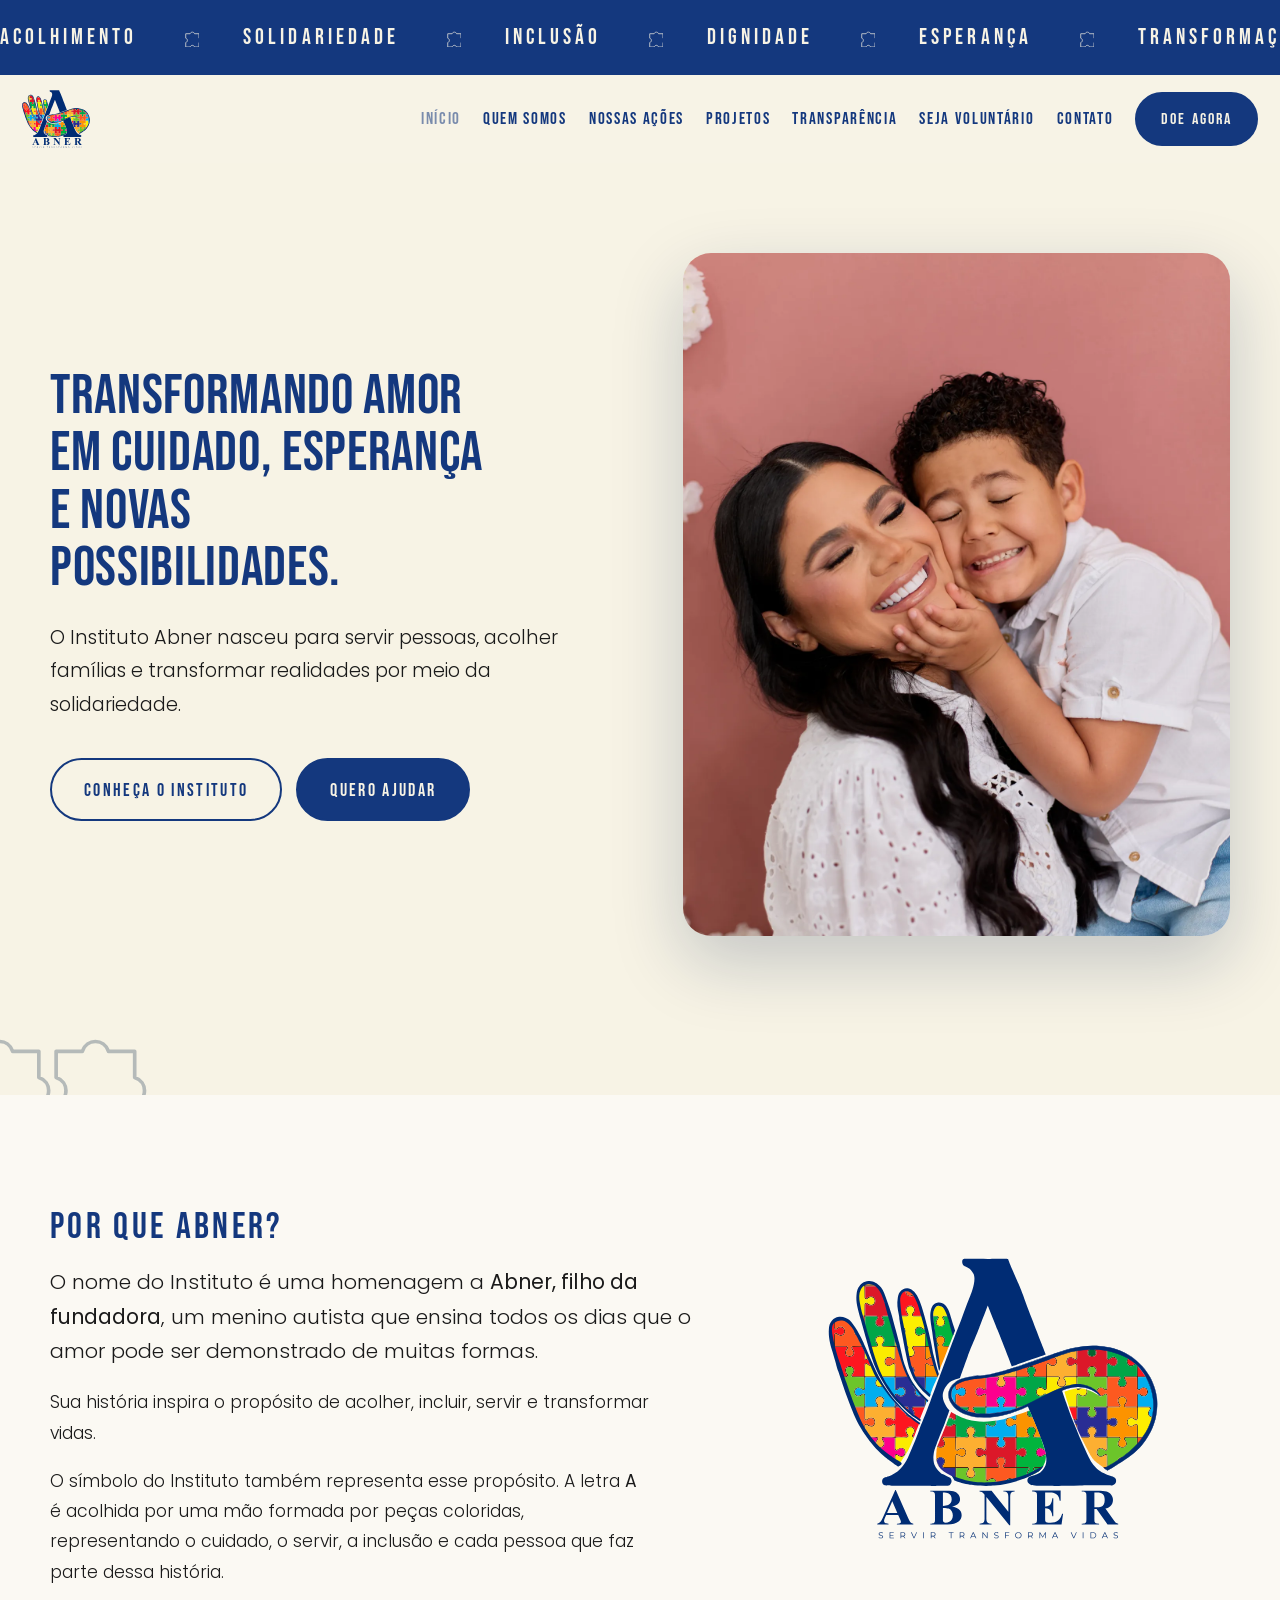
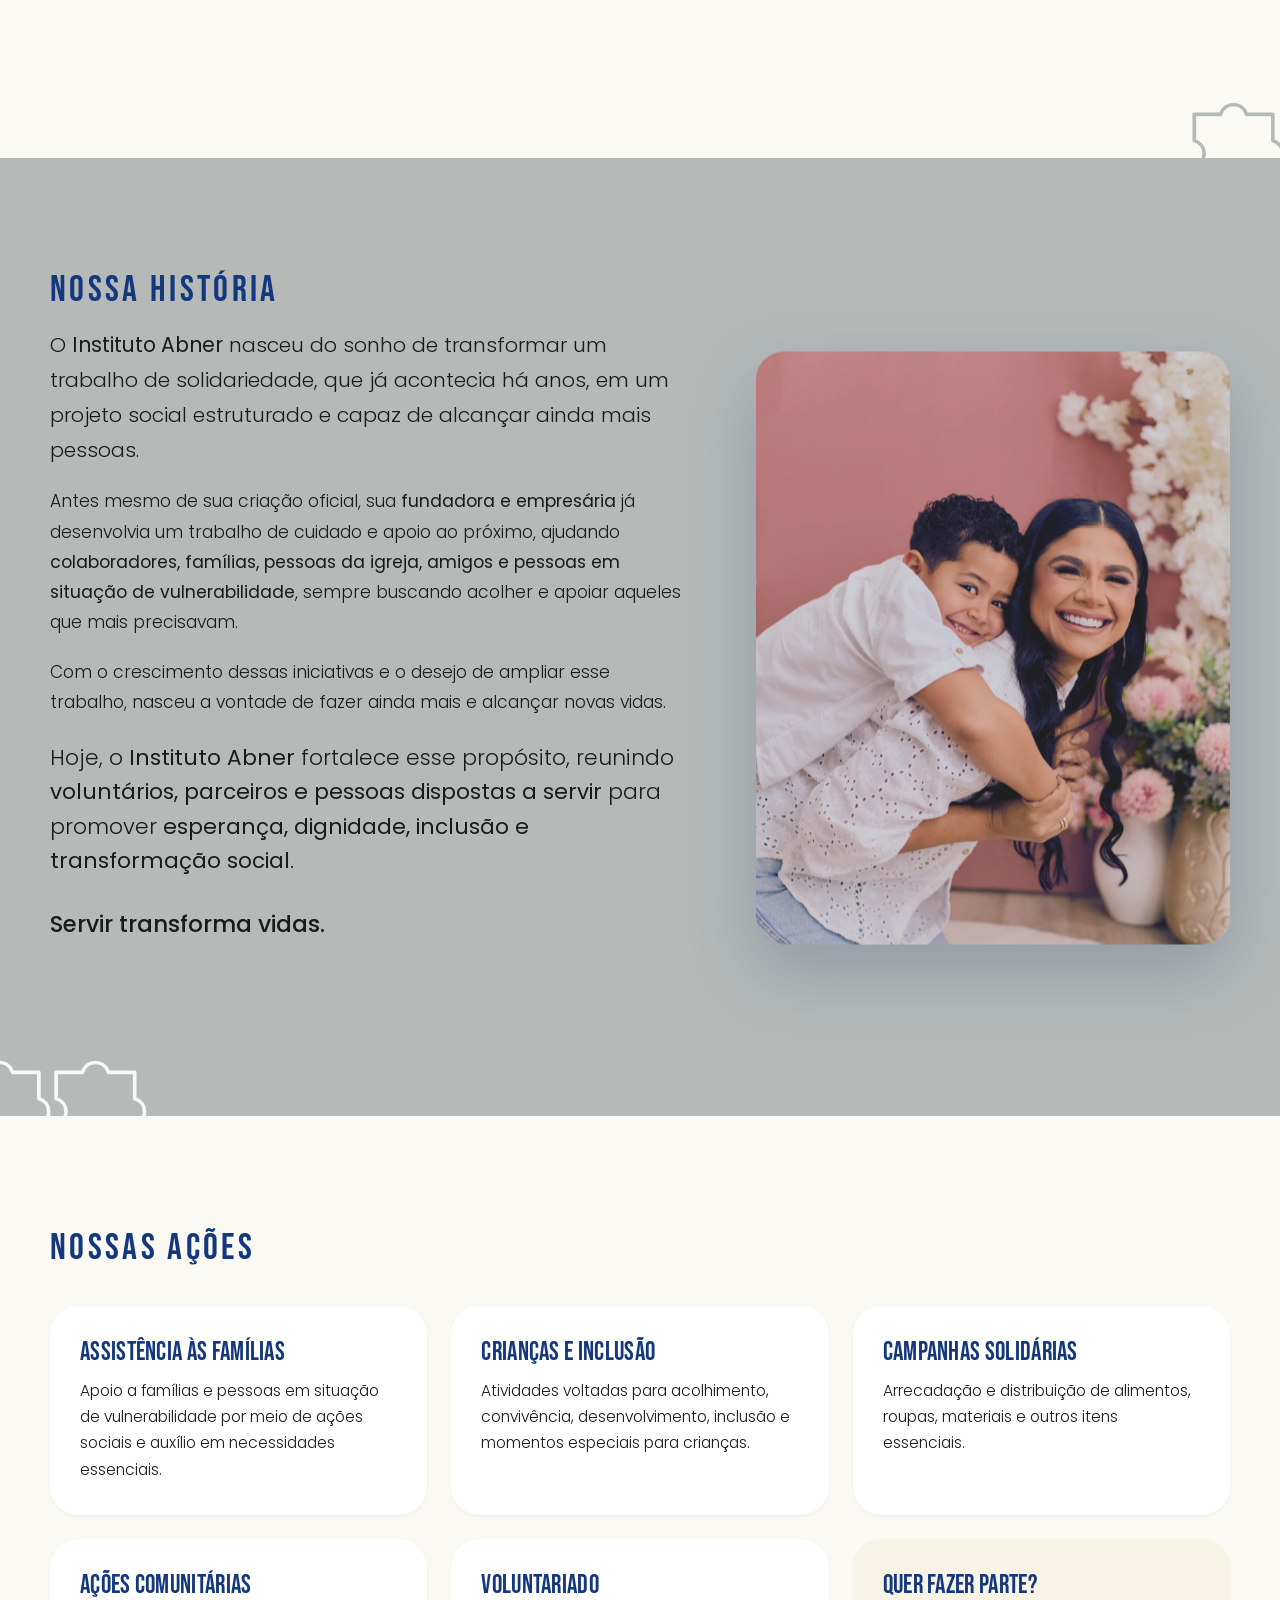
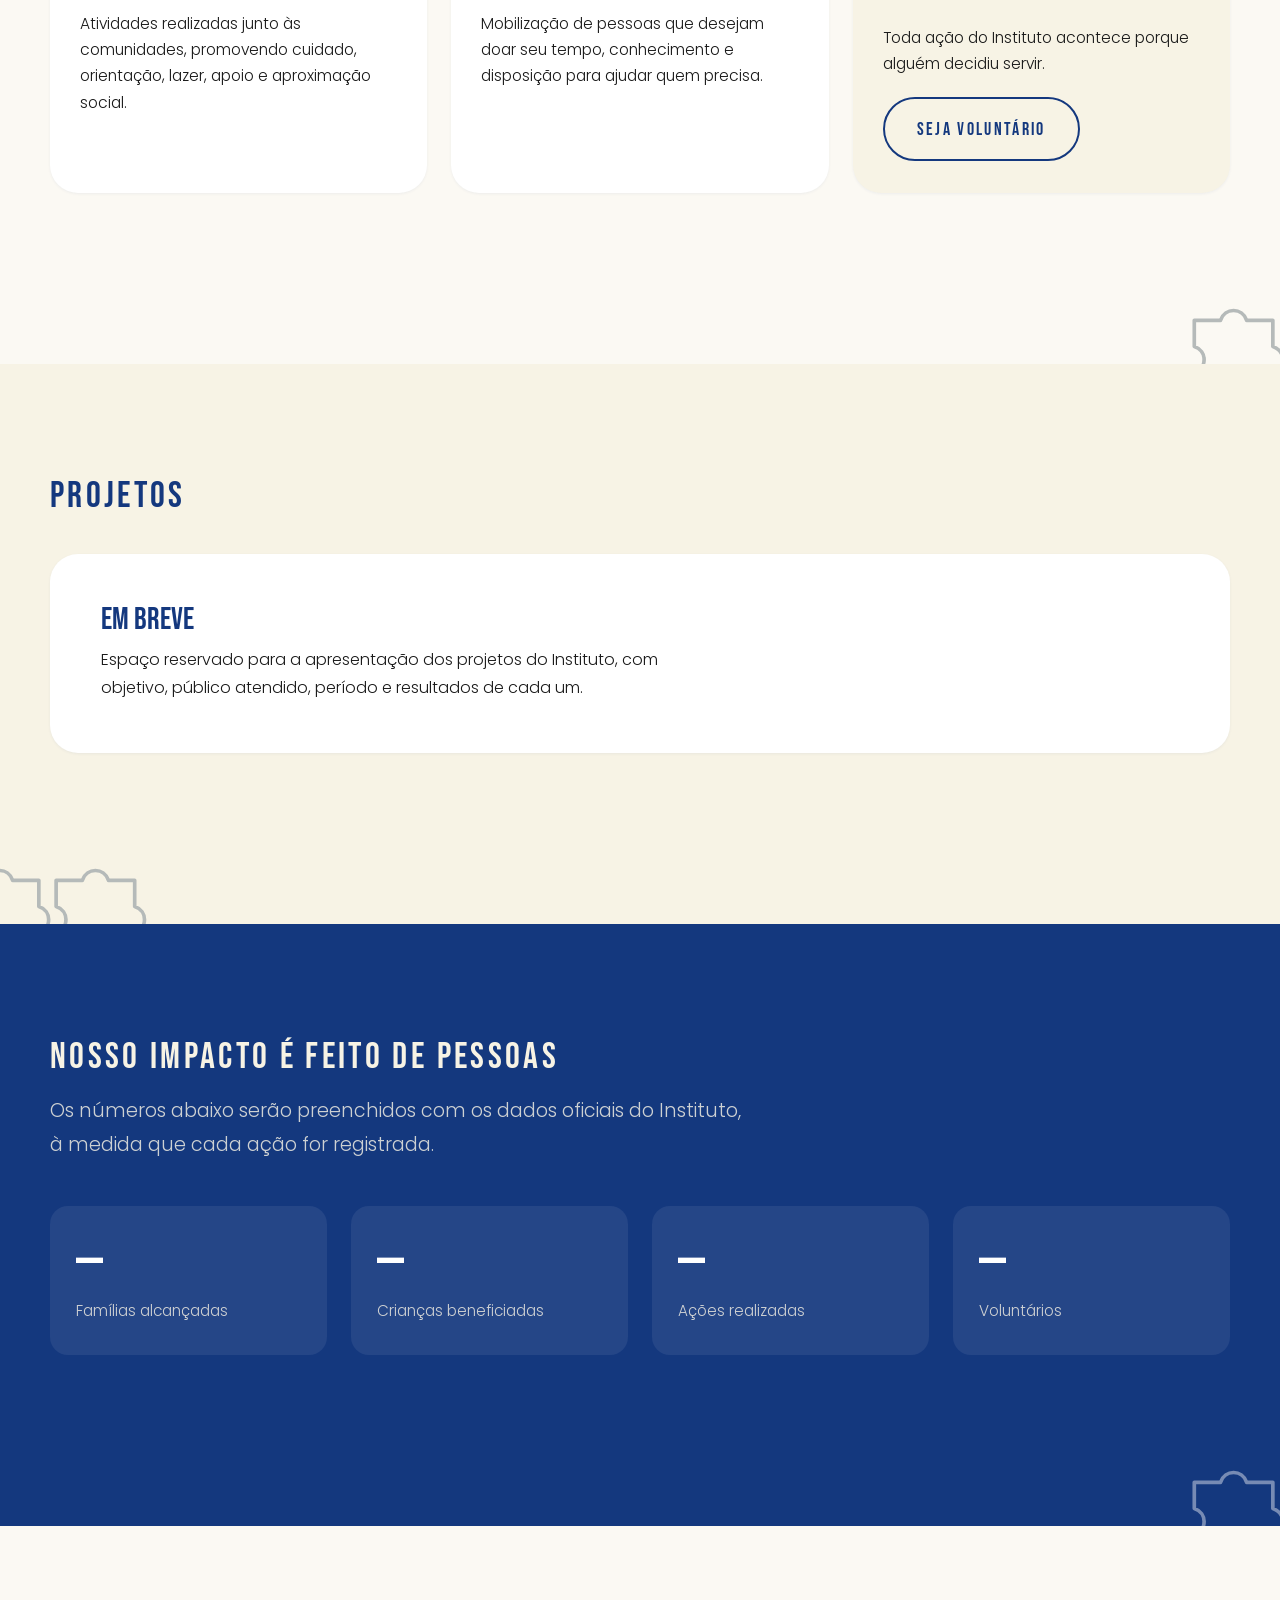
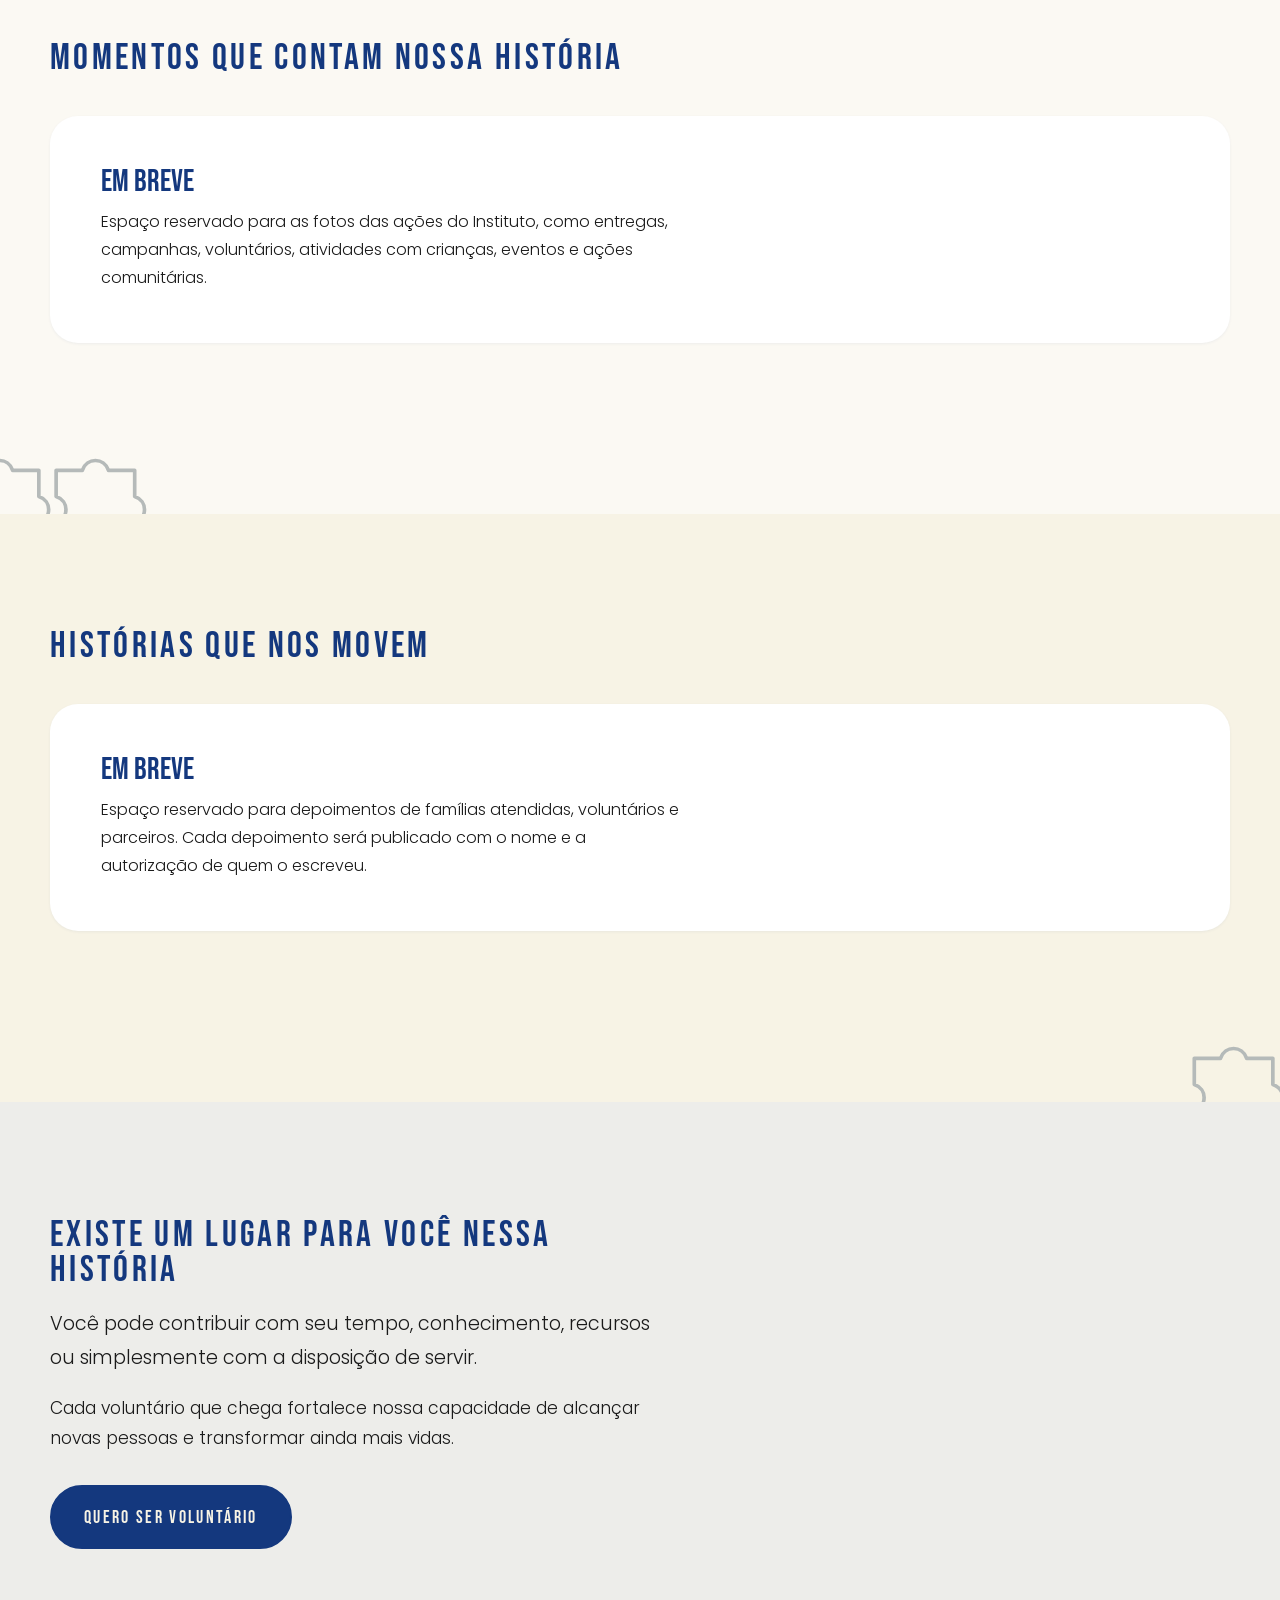
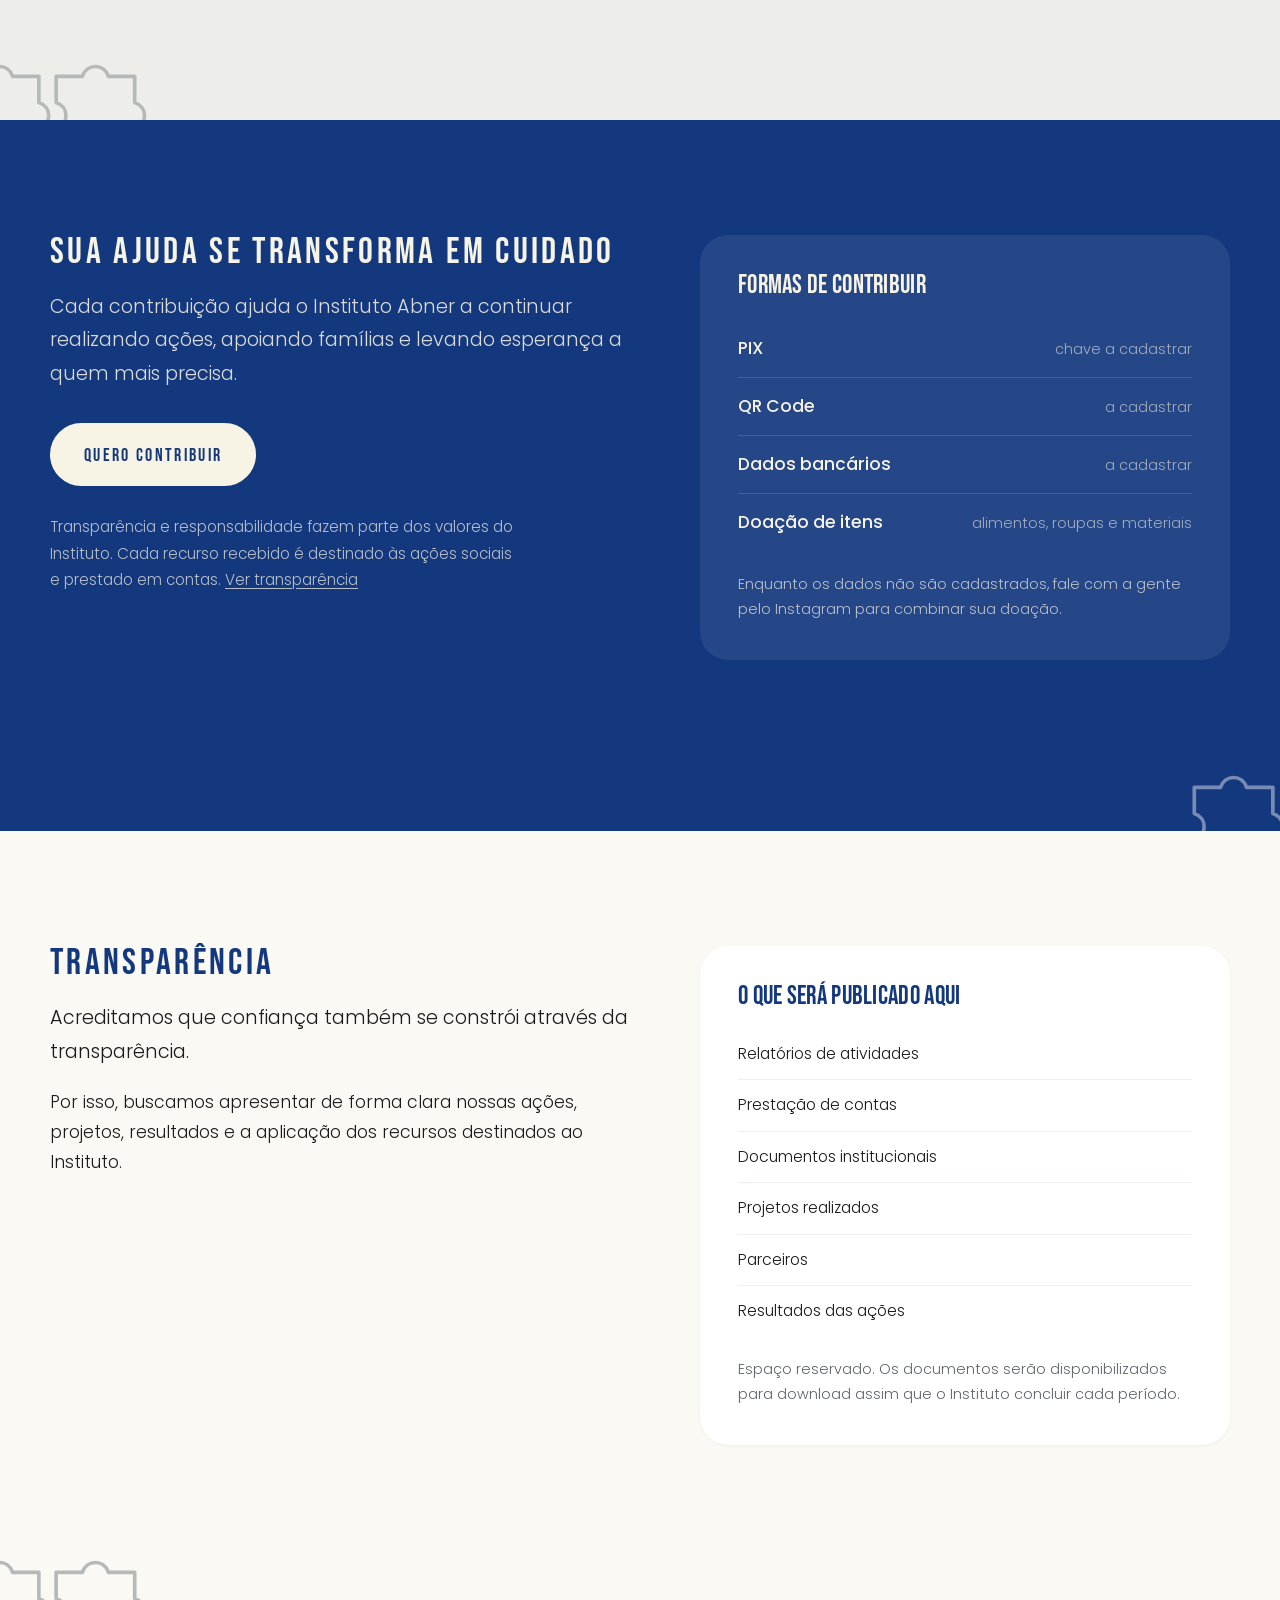
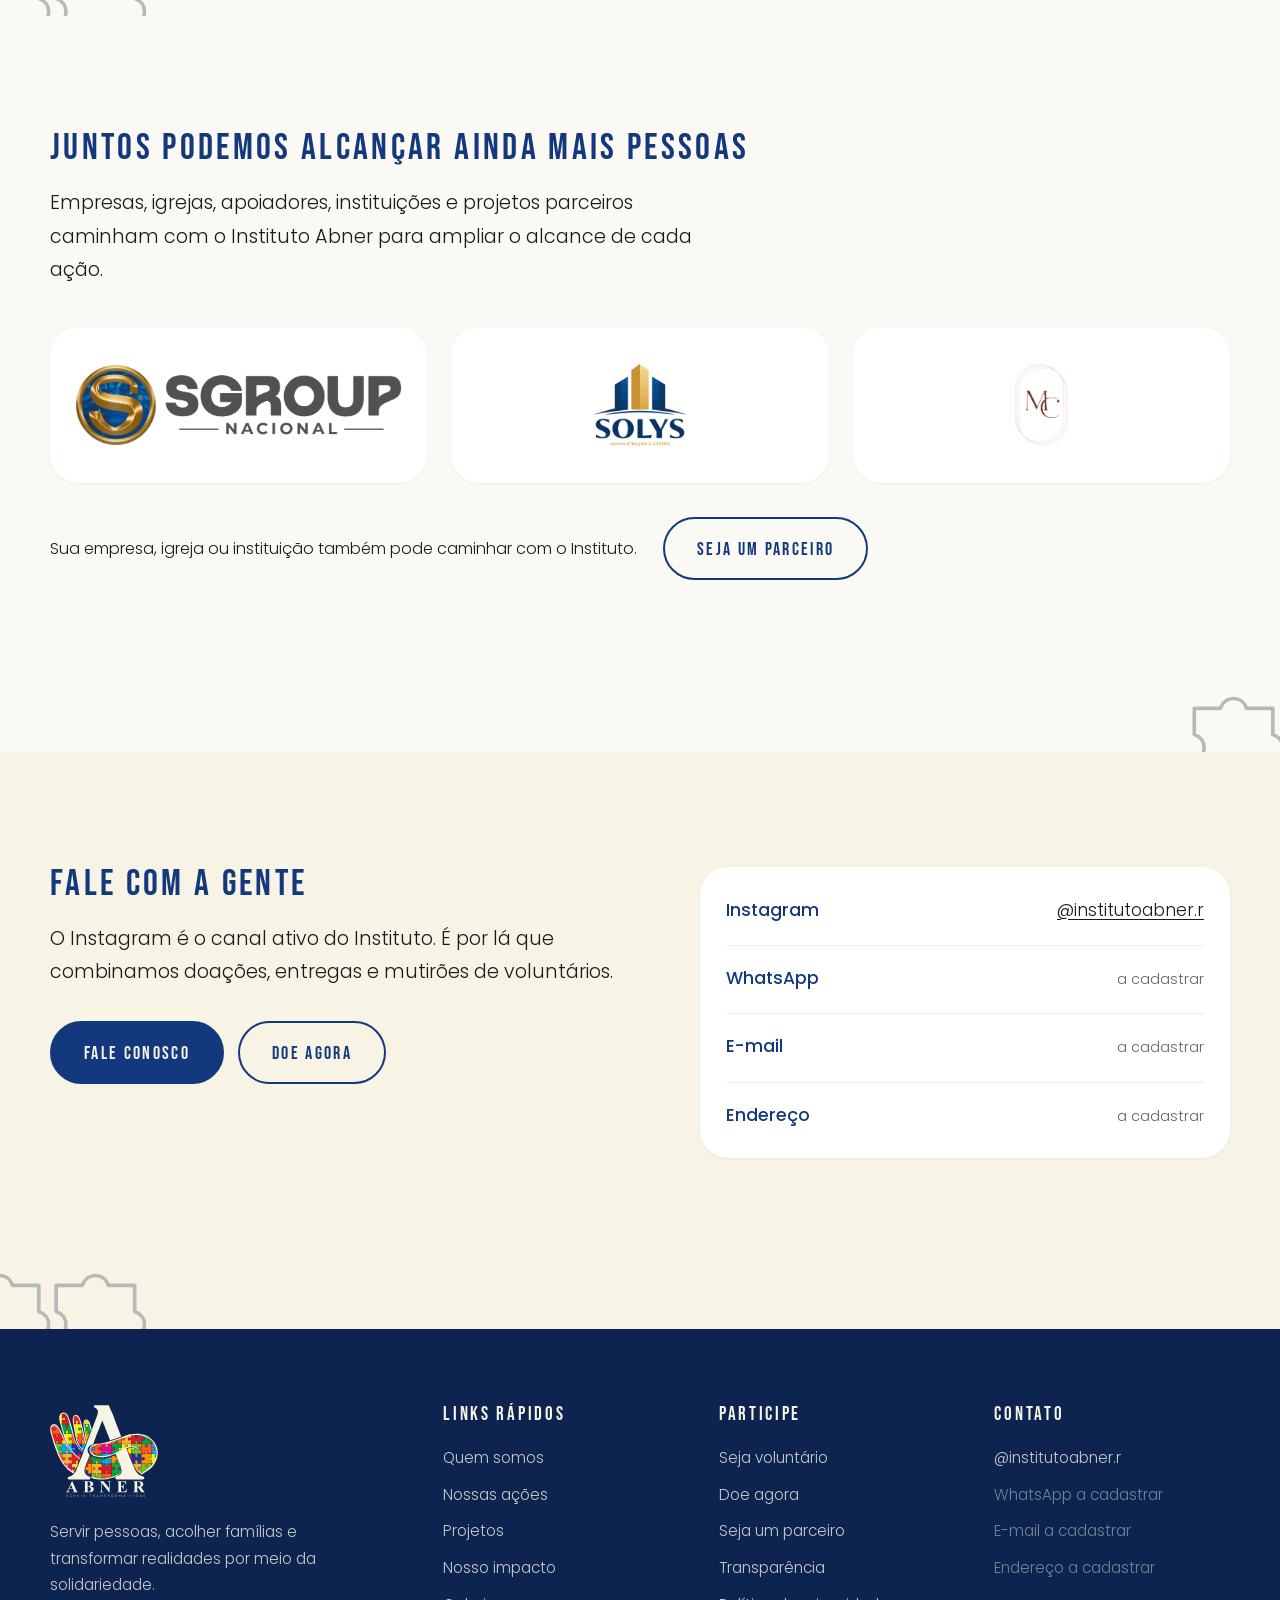
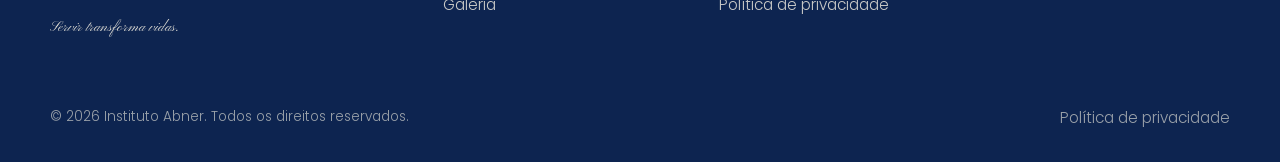
==== commit 37543d7c: "Faz as peças de quebra-cabeça aparecerem em telas menores Abaixo de 1400px a peça mostrava só 38px d" ====
--- a/index.html
+++ b/index.html
@@ -20,7 +20,7 @@
 <link rel="preconnect" href="https://fonts.googleapis.com">
 <link rel="preconnect" href="https://fonts.gstatic.com" crossorigin>
 <link href="https://fonts.googleapis.com/css2?family=Bebas+Neue&family=Pinyon+Script&family=Poppins:wght@300;400;500;600&display=swap" rel="stylesheet">
-<link rel="stylesheet" href="css/styles.css?v=9">
+<link rel="stylesheet" href="css/styles.css?v=10">
 <script type="application/ld+json">
 {
   "@context":"https://schema.org",
@@ -498,6 +498,6 @@
   </figure>
 </div>
 
-<script src="js/main.js?v=9"></script>
+<script src="js/main.js?v=10"></script>
 </body>
 </html>
--- a/css/styles.css
+++ b/css/styles.css
@@ -107,10 +107,16 @@
 .pecas-esq{left:min(calc(-.5 * var(--lado)),calc(var(--margem) - var(--lado) - 24px))}
 .pecas-dir{right:min(calc(-.5 * var(--lado)),calc(var(--margem) - var(--lado) - 24px))}
 
+/* Abaixo de 1400px não há margem lateral sobrando, então a peça vai para o
+   respiro do fim da seção. Esse respiro ganha 40px a mais justamente para
+   caber a peça: sem isso ela virava uma tira fina de 38px, que na prática
+   não se via. Agora aparecem 96px de altura por cerca de 120px de largura. */
 @media (max-width:1399px){
-  .pecas{--lado:min(200px,44vw);top:auto;bottom:calc(38px - var(--lado));transform:none}
-  .pecas-esq{left:calc(-.42 * var(--lado))}
-  .pecas-dir{right:calc(-.42 * var(--lado))}
+  section{padding-bottom:calc(var(--secao) + 56px)}
+  section.hero{padding-bottom:calc(clamp(68px,8vw,104px) + 56px)}
+  .pecas{--lado:min(230px,52vw);top:auto;bottom:calc(96px - var(--lado));transform:none}
+  .pecas-esq{left:calc(-.40 * var(--lado))}
+  .pecas-dir{right:calc(-.40 * var(--lado))}
 }
 
 /* nos fundos em que o cinza não teria como aparecer, as peças são brancas */
@@ -424,7 +430,7 @@
    sem quebrar em linhas de duas palavras. Abaixo de 360px não há largura
    para duas colunas e eles voltam a empilhar. */
 @media (max-width:599px){
-  .hero{padding:34px 0 66px}
+  .hero{padding:34px 0 134px}
   .hero-grid{grid-template-columns:1.04fr .96fr;gap:16px;align-items:center}
   .hero h1{font-size:1.5rem;line-height:1.06}
   .hero .lead{font-size:.92rem;line-height:1.65;margin-top:14px}
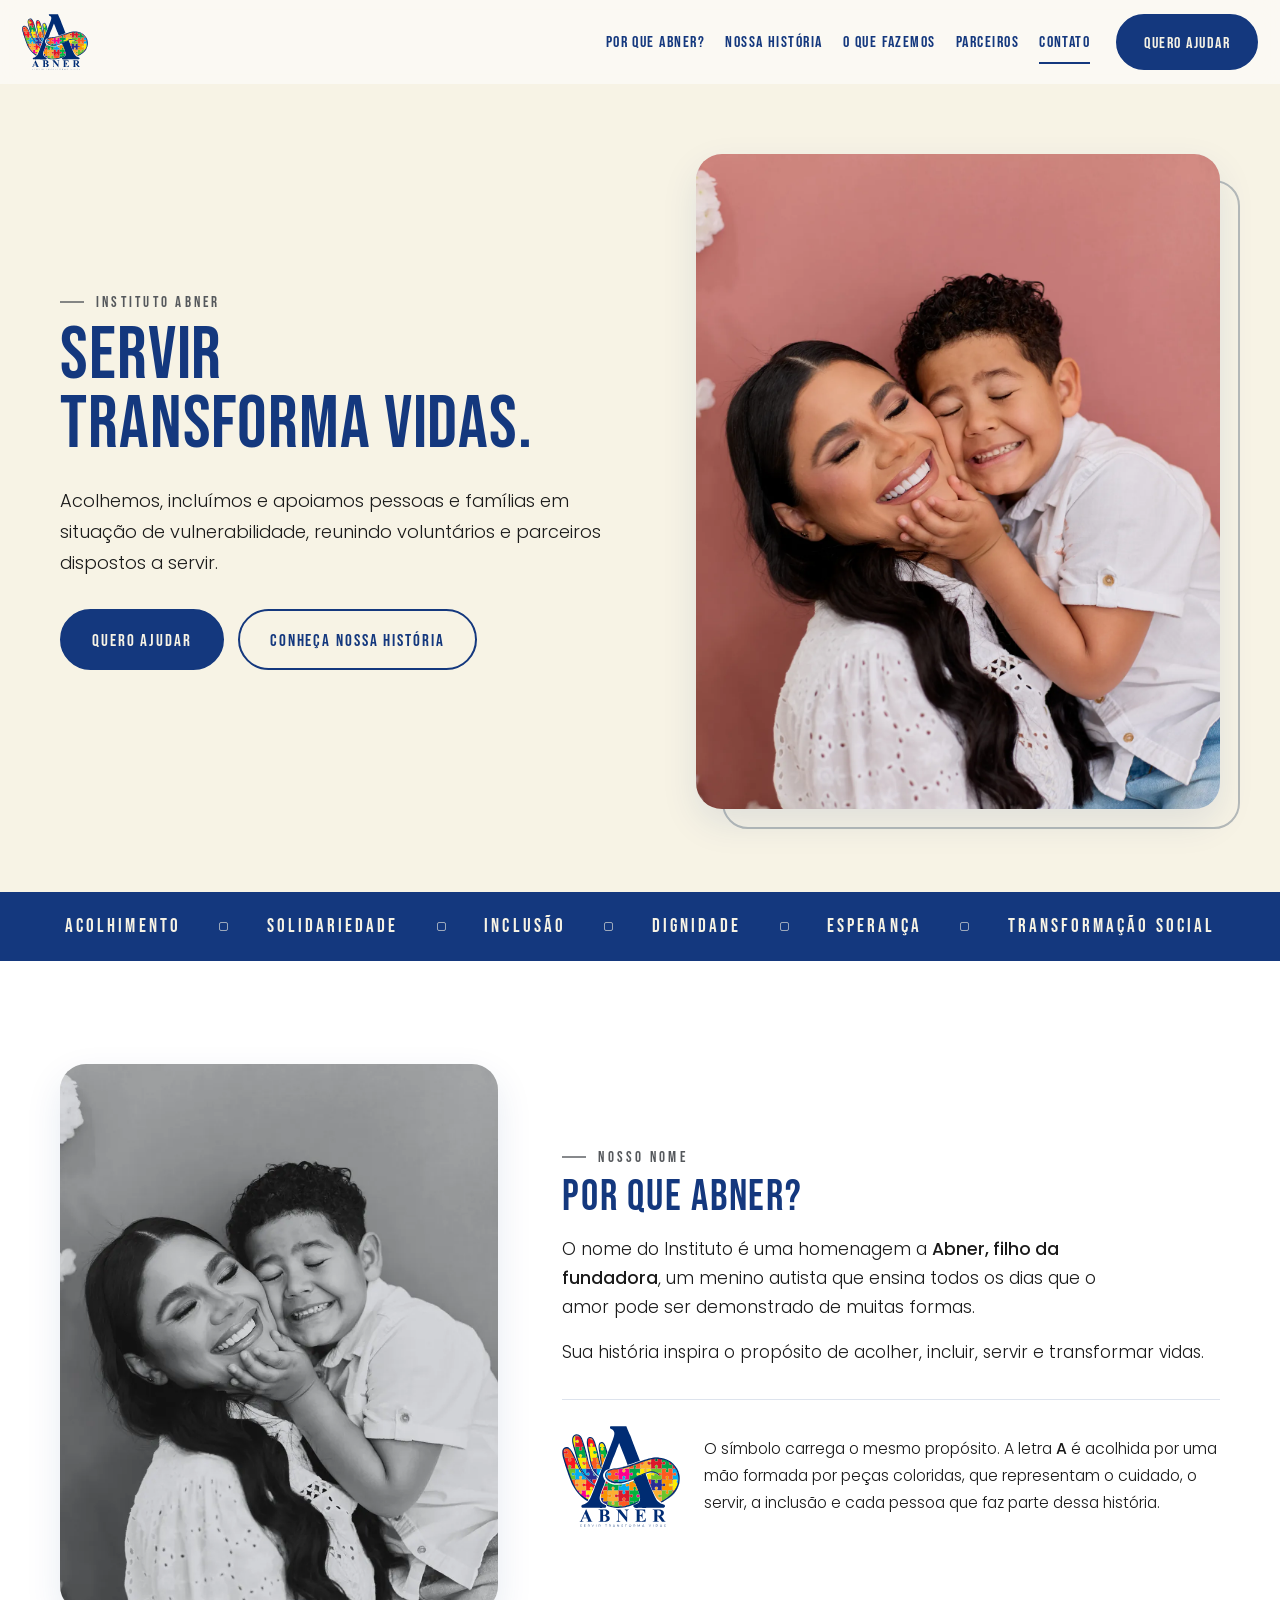
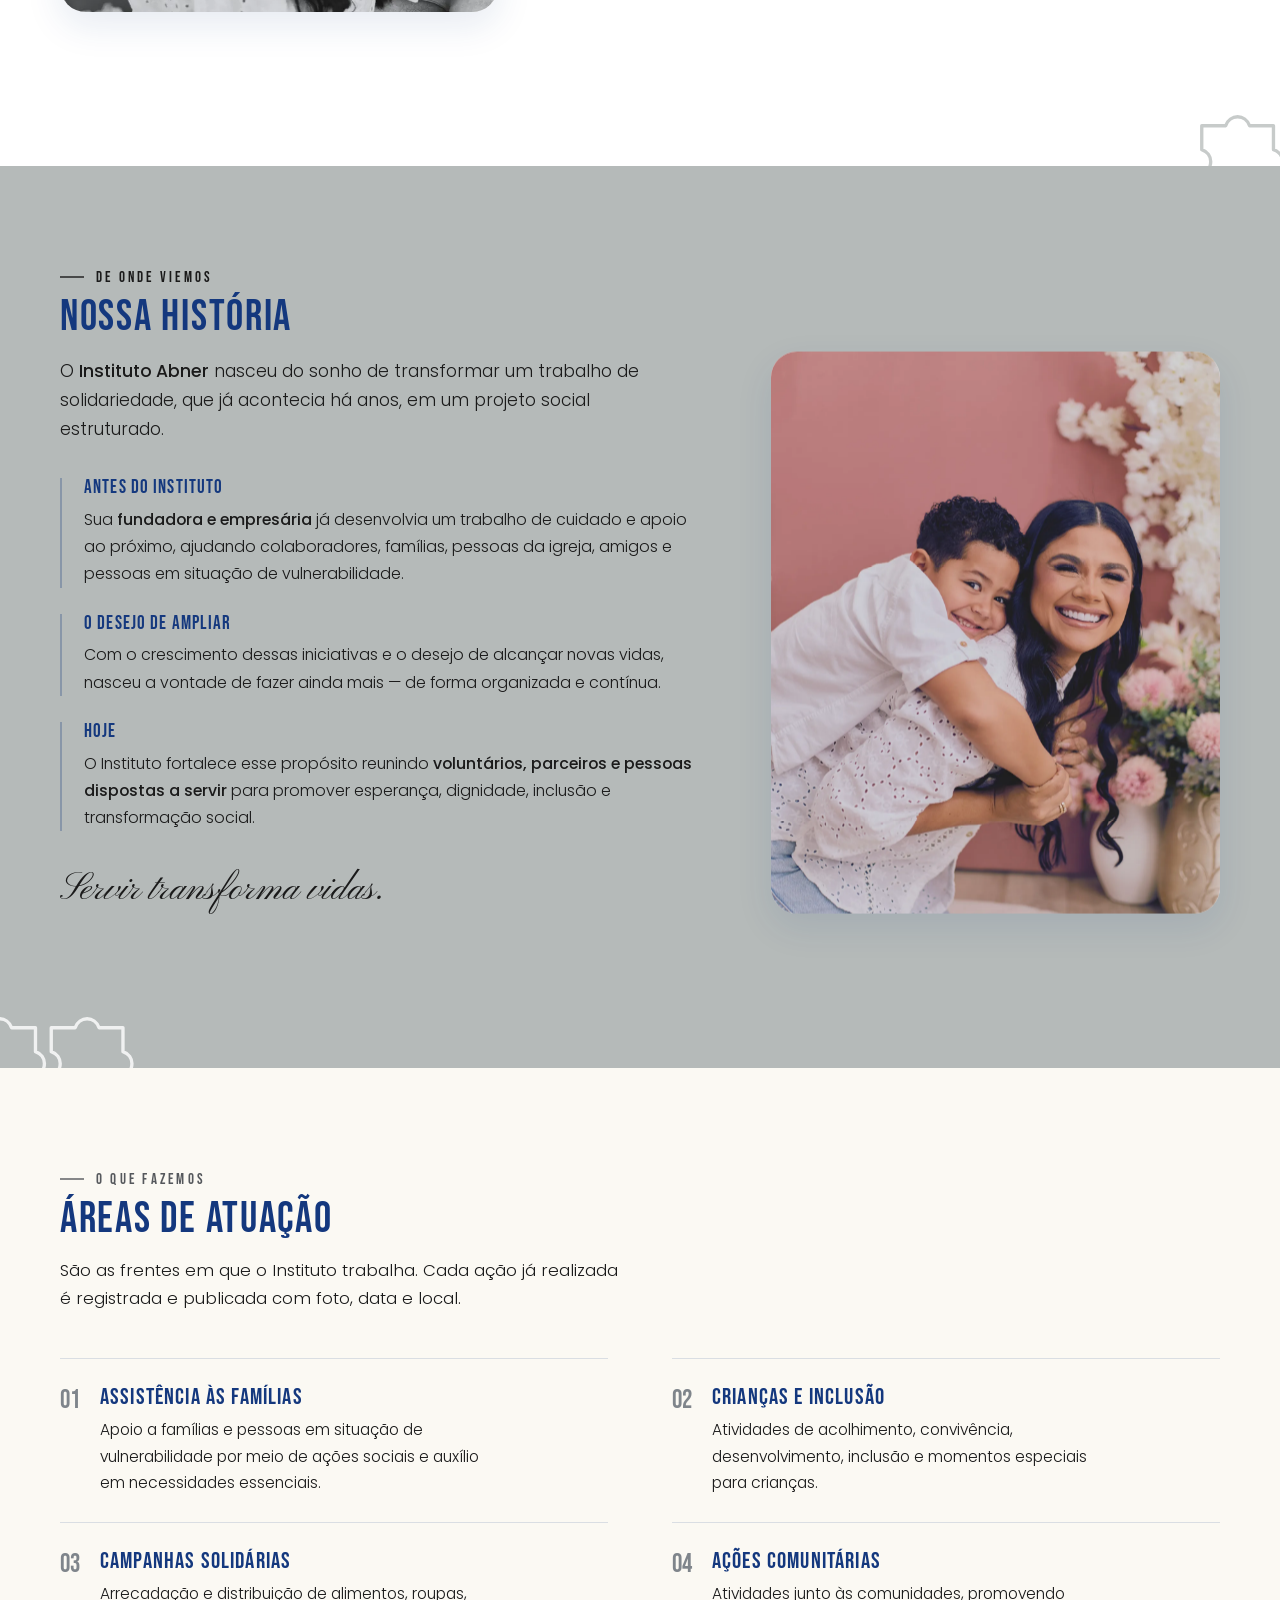
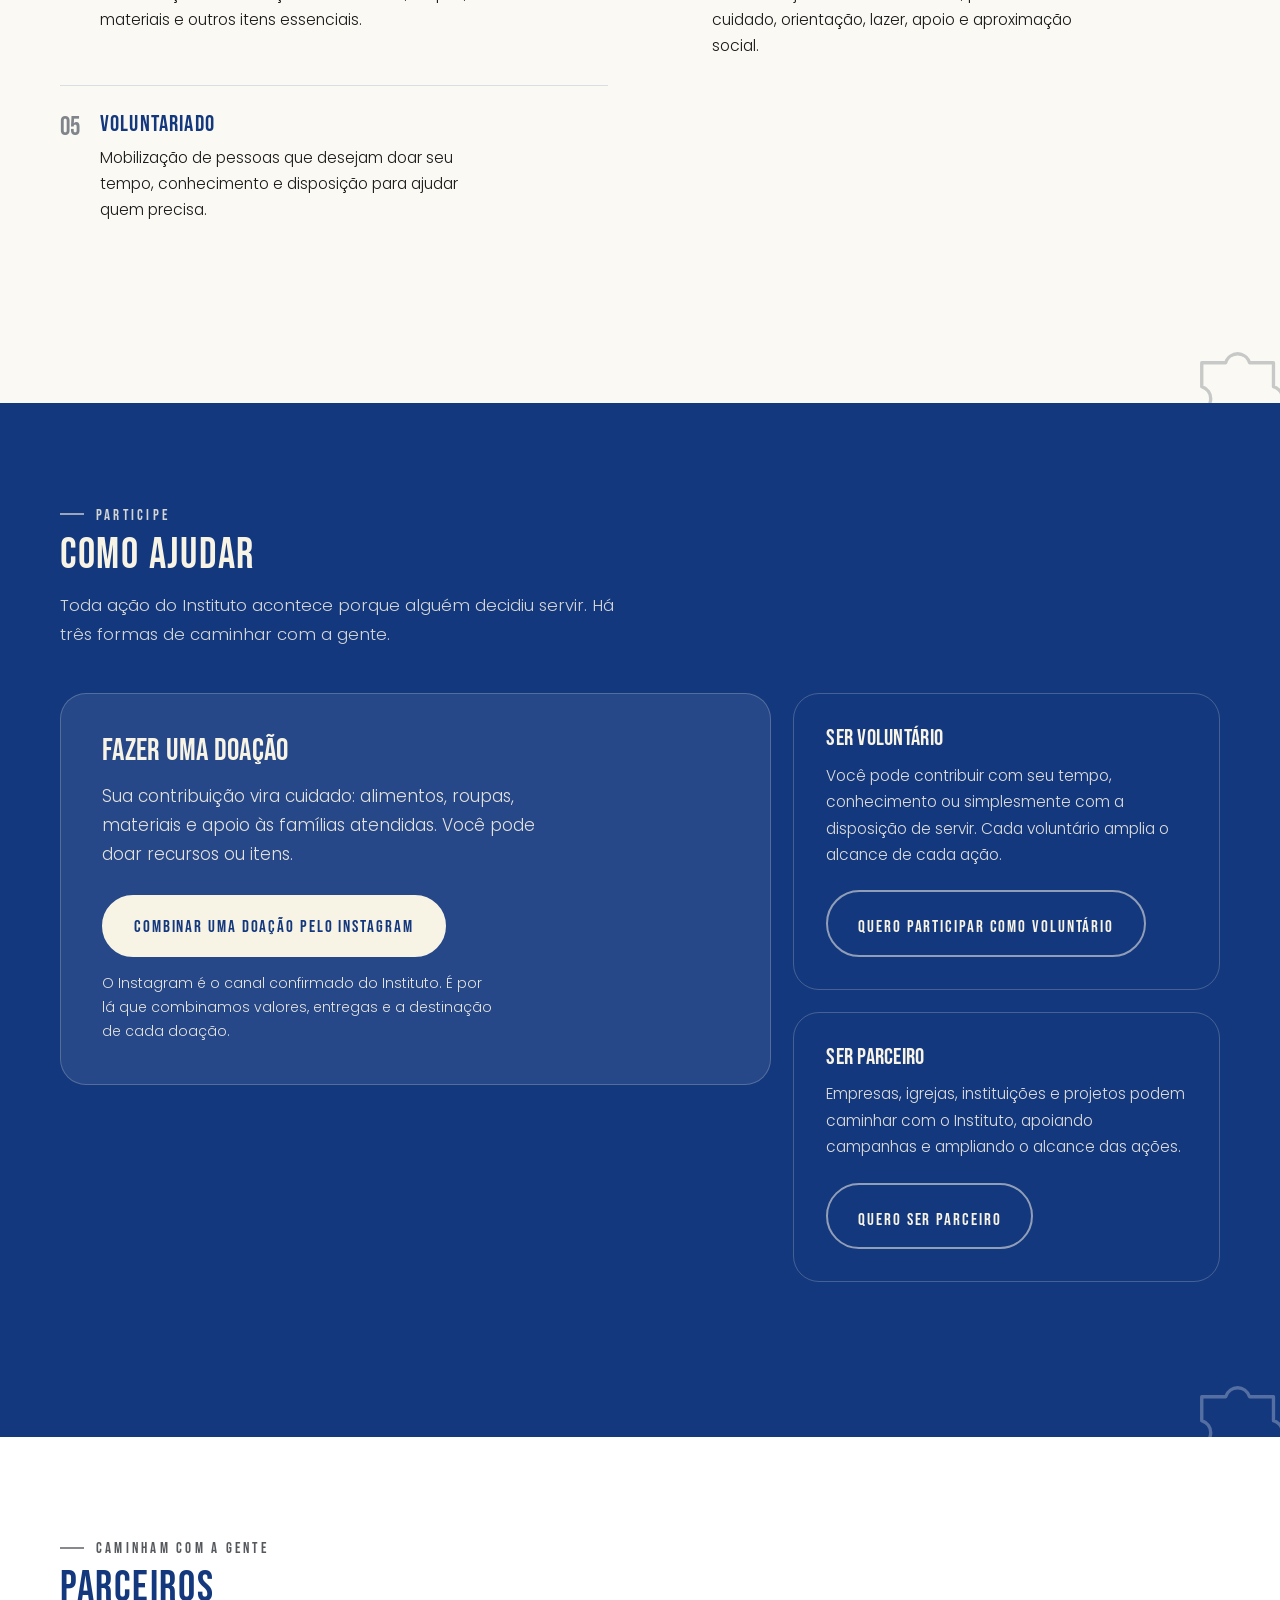
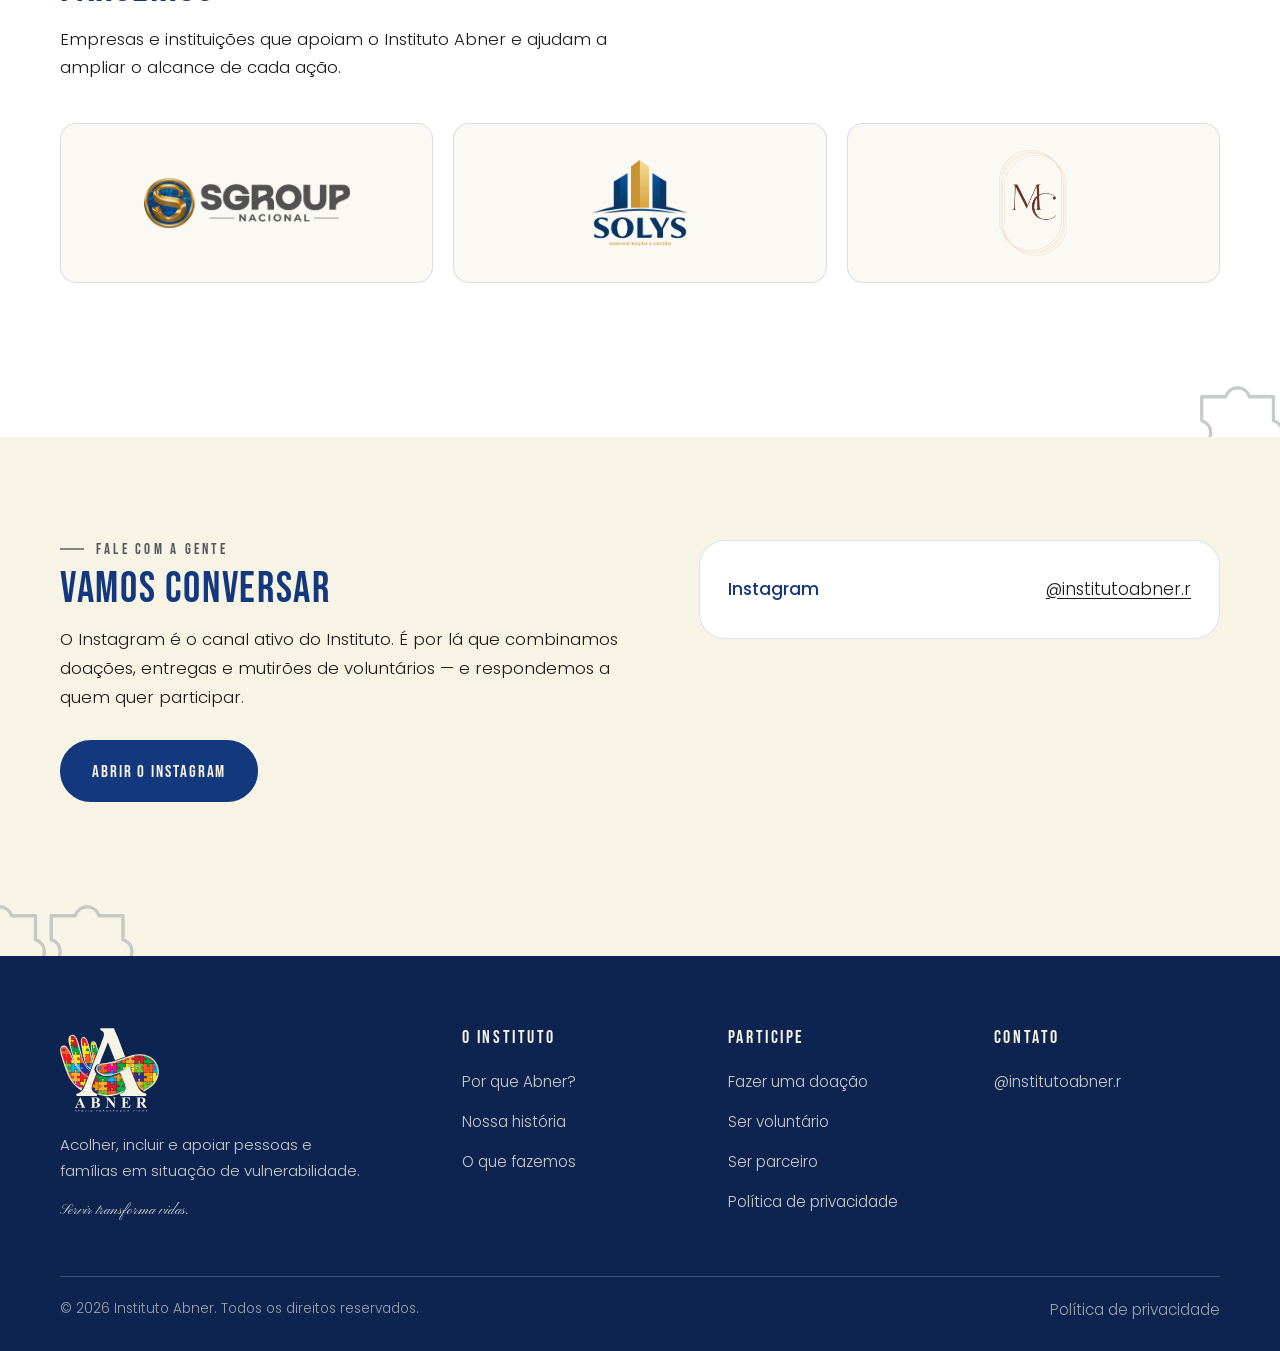
==== commit 699da181: "Reconstrói a página com identidade própria e só conteúdo real Primeira tela: o slogan "Servir transf" ====
--- a/index.html
+++ b/index.html
@@ -4,14 +4,14 @@
 <meta charset="UTF-8">
 <meta name="viewport" content="width=device-width, initial-scale=1.0">
 <title>Instituto Abner · Servir transforma vidas</title>
-<meta name="description" content="O Instituto Abner serve pessoas, acolhe famílias e transforma realidades por meio da solidariedade. Conheça nossas ações, seja voluntário ou contribua.">
+<meta name="description" content="O Instituto Abner acolhe, inclui e apoia pessoas e famílias em situação de vulnerabilidade. Conheça nossa história, seja voluntário, parceiro ou combine sua doação.">
 <meta name="theme-color" content="#14387E">
 <link rel="canonical" href="https://institutoabner.com.br/">
 <meta property="og:type" content="website">
 <meta property="og:locale" content="pt_BR">
 <meta property="og:site_name" content="Instituto Abner">
 <meta property="og:title" content="Instituto Abner · Servir transforma vidas">
-<meta property="og:description" content="Transformando amor em cuidado, esperança e novas possibilidades.">
+<meta property="og:description" content="Acolhimento, inclusão e apoio a pessoas e famílias em situação de vulnerabilidade.">
 <meta property="og:url" content="https://institutoabner.com.br/">
 <meta property="og:image" content="https://institutoabner.com.br/assets/fotos/mae-filho.webp">
 <meta name="twitter:card" content="summary_large_image">
@@ -20,7 +20,8 @@
 <link rel="preconnect" href="https://fonts.googleapis.com">
 <link rel="preconnect" href="https://fonts.gstatic.com" crossorigin>
 <link href="https://fonts.googleapis.com/css2?family=Bebas+Neue&family=Pinyon+Script&family=Poppins:wght@300;400;500;600&display=swap" rel="stylesheet">
-<link rel="stylesheet" href="css/styles.css?v=10">
+<link rel="preload" as="image" href="assets/fotos/mae-filho.webp" fetchpriority="high">
+<link rel="stylesheet" href="css/styles.css?v=11">
 <script type="application/ld+json">
 {
   "@context":"https://schema.org",
@@ -29,7 +30,7 @@
   "slogan":"Servir transforma vidas",
   "url":"https://institutoabner.com.br/",
   "logo":"https://institutoabner.com.br/assets/marca/logo-abner.svg",
-  "description":"O Instituto Abner serve pessoas, acolhe famílias e transforma realidades por meio da solidariedade, com ações sociais para famílias, crianças e pessoas em situação de vulnerabilidade.",
+  "description":"O Instituto Abner acolhe, inclui e apoia pessoas e famílias em situação de vulnerabilidade, reunindo voluntários e parceiros dispostos a servir.",
   "sameAs":["https://instagram.com/institutoabner.r"],
   "areaServed":"BR"
 }
@@ -37,7 +38,7 @@
 </head>
 <body>
 
-<!-- grafismo e ícones -->
+<!-- grafismo da marca: peças de quebra-cabeça em contorno -->
 <svg width="0" height="0" style="position:absolute" aria-hidden="true" focusable="false">
   <symbol id="peca" viewBox="-16 -16 122 122">
     <path d="M0,0 h30 c5,-15 25,-15 30,0 h30 v30 c15,5 15,25 0,30 v30 h-30 c-5,-15 -25,-15 -30,0 h-30 v-30 c15,-5 15,-25 0,-30 z"/>
@@ -48,402 +49,427 @@
     <use href="#peca" x="0" y="90" width="100" height="100"/>
     <use href="#peca" x="90" y="90" width="100" height="100"/>
   </symbol>
-  <symbol id="pecas3" viewBox="-18 -18 216 216">
-    <use href="#peca" x="90" y="0" width="100" height="100"/>
-    <use href="#peca" x="0" y="90" width="100" height="100"/>
-    <use href="#peca" x="90" y="90" width="100" height="100"/>
-  </symbol>
 </svg>
 
 <a class="pular" href="#conteudo">Ir para o conteúdo</a>
-
-<!-- ===== FAIXA ===== -->
-<div class="faixa" aria-hidden="true">
-  <div class="faixa-trilho">
-    <div class="faixa-grupo">
-      <span>Acolhimento</span><svg viewBox="-16 -16 122 122"><use href="#peca"/></svg>
-      <span>Solidariedade</span><svg viewBox="-16 -16 122 122"><use href="#peca"/></svg>
-      <span>Inclusão</span><svg viewBox="-16 -16 122 122"><use href="#peca"/></svg>
-      <span>Dignidade</span><svg viewBox="-16 -16 122 122"><use href="#peca"/></svg>
-      <span>Esperança</span><svg viewBox="-16 -16 122 122"><use href="#peca"/></svg>
-      <span>Transformação social</span><svg viewBox="-16 -16 122 122"><use href="#peca"/></svg>
-    </div>
-    <div class="faixa-grupo">
-      <span>Acolhimento</span><svg viewBox="-16 -16 122 122"><use href="#peca"/></svg>
-      <span>Solidariedade</span><svg viewBox="-16 -16 122 122"><use href="#peca"/></svg>
-      <span>Inclusão</span><svg viewBox="-16 -16 122 122"><use href="#peca"/></svg>
-      <span>Dignidade</span><svg viewBox="-16 -16 122 122"><use href="#peca"/></svg>
-      <span>Esperança</span><svg viewBox="-16 -16 122 122"><use href="#peca"/></svg>
-      <span>Transformação social</span><svg viewBox="-16 -16 122 122"><use href="#peca"/></svg>
-    </div>
-  </div>
-</div>
 
 <header class="cabecalho" id="cabecalho">
   <div class="wrap-largo">
     <a class="marca" href="#topo" aria-label="Instituto Abner, página inicial">
       <img src="assets/marca/logo-abner.svg" alt="Instituto Abner" width="176" height="150">
     </a>
-    <nav class="menu" id="menu" aria-label="Navegação principal">
-      <a href="#topo">Início</a>
-      <a href="#quem-somos">Quem somos</a>
-      <a href="#acoes">Nossas ações</a>
-      <a href="#projetos">Projetos</a>
-      <a href="#transparencia">Transparência</a>
-      <a href="#voluntario">Seja voluntário</a>
-      <a href="#contato">Contato</a>
-      <a class="btn btn--menu" href="#doacoes">Doe agora</a>
-    </nav>
-    <a class="btn cabecalho-doe" href="#doacoes">Doe agora</a>
+
     <button class="abrir-menu" id="abrirMenu" aria-label="Abrir menu" aria-expanded="false" aria-controls="menu">
       <span></span><span></span><span></span>
     </button>
+
+    <nav class="menu" id="menu" aria-label="Navegação principal">
+      <a href="#quem-somos">Por que Abner?</a>
+      <a href="#historia">Nossa história</a>
+      <a href="#atuacao">O que fazemos</a>
+      <!-- Só aparecem quando o conteúdo real existir (js/conteudo.js). Projetos e
+           Galeria ficam só no rodapé, para o menu não crescer demais. -->
+      <a href="#acoes-realizadas" data-link-dinamico hidden>Ações realizadas</a>
+      <a href="#transparencia" data-link-dinamico hidden>Transparência</a>
+      <a href="#parceiros">Parceiros</a>
+      <a href="#contato">Contato</a>
+      <a class="btn btn--pequeno cabecalho-cta" href="#ajudar">Quero ajudar</a>
+    </nav>
   </div>
 </header>
 
 <main id="conteudo">
 
-<!-- ===== INÍCIO ===== -->
+<!-- =====================================================
+     PRIMEIRA TELA
+     ===================================================== -->
 <section class="hero" id="topo">
-  <svg class="pecas pecas-esq" viewBox="-18 -18 216 216" aria-hidden="true"><use href="#pecas4"/></svg>
   <div class="wrap hero-grid">
-    <div class="surge">
-      <h1>Transformando amor em cuidado, esperança e novas possibilidades.</h1>
+    <div class="hero-titulo surge">
+      <p class="sobretitulo">Instituto Abner</p>
+      <h1 class="hero-slogan">Servir<br>transforma vidas.</h1>
+    </div>
+
+    <figure class="hero-figura surge">
+      <div class="foto foto--hero">
+        <img src="assets/fotos/mae-filho.webp"
+             alt="A fundadora do Instituto Abner e seu filho Abner, abraçados e sorrindo"
+             width="1400" height="2100" fetchpriority="high" decoding="async">
+      </div>
+    </figure>
+
+    <div class="hero-acao surge">
       <p class="lead">
-        O Instituto Abner nasceu para servir pessoas, acolher famílias e transformar
-        realidades por meio da solidariedade.
+        Acolhemos, incluímos e apoiamos pessoas e famílias em situação de vulnerabilidade,
+        reunindo voluntários e parceiros dispostos a servir.
       </p>
       <div class="hero-botoes">
-        <a class="btn btn--contorno" href="#quem-somos">Conheça o Instituto</a>
-        <a class="btn" href="#doacoes">Quero ajudar</a>
-      </div>
-    </div>
-    <div class="hero-figura surge">
-      <div class="foto">
-        <img src="assets/fotos/mae-filho.webp" alt="Mãe abraçando o filho, ambos sorrindo" width="1400" height="2100" fetchpriority="high">
-      </div>
-    </div>
-  </div>
-</section>
-
-<!-- ===== POR QUE ABNER ===== -->
+        <a class="btn" href="#ajudar">Quero ajudar</a>
+        <a class="btn btn--contorno" href="#historia">Conheça nossa história</a>
+      </div>
+    </div>
+  </div>
+</section>
+
+<!-- faixa de valores: estática, sem movimento -->
+<div class="valores">
+  <div class="wrap">
+    <ul class="valores-lista">
+      <li>Acolhimento</li>
+      <li>Solidariedade</li>
+      <li>Inclusão</li>
+      <li>Dignidade</li>
+      <li>Esperança</li>
+      <li>Transformação social</li>
+    </ul>
+  </div>
+</div>
+
+<!-- =====================================================
+     POR QUE ABNER?
+     ===================================================== -->
 <section class="abner" id="quem-somos">
   <svg class="pecas pecas-dir" viewBox="-18 -18 216 216" aria-hidden="true"><use href="#pecas4"/></svg>
   <div class="wrap abner-grid">
-    <div class="surge">
+    <figure class="abner-foto surge">
+      <div class="foto foto--retrato">
+        <img src="assets/fotos/mae-filho-pb.webp"
+             alt="A fundadora do Instituto Abner e seu filho Abner, em preto e branco"
+             width="730" height="1095" loading="lazy" decoding="async">
+      </div>
+    </figure>
+
+    <div class="abner-texto surge">
+      <p class="sobretitulo">Nosso nome</p>
       <h2 class="topico">Por que Abner?</h2>
-      <p class="abner-abre">
-        O nome do Instituto é uma homenagem a <strong>Abner, filho da fundadora</strong>, um menino
-        autista que ensina todos os dias que o amor pode ser demonstrado de muitas formas.
-      </p>
-      <p>
-        Sua história inspira o propósito de acolher, incluir, servir e transformar vidas.
-      </p>
-      <p>
-        O símbolo do Instituto também representa esse propósito. A letra <strong>A</strong> é
-        acolhida por uma mão formada por peças coloridas, representando o cuidado, o servir, a
-        inclusão e cada pessoa que faz parte dessa história.
-      </p>
-    </div>
-    <div class="abner-simbolo surge">
-      <img src="assets/marca/logo-abner.svg" alt="Símbolo do Instituto Abner: a letra A acolhida por uma mão formada por peças de quebra-cabeça coloridas" width="176" height="150" loading="lazy">
-    </div>
-  </div>
-</section>
-
-<!-- ===== NOSSA HISTÓRIA ===== -->
+      <p class="destaque">
+        O nome do Instituto é uma homenagem a <strong>Abner, filho da fundadora</strong>, um
+        menino autista que ensina todos os dias que o amor pode ser demonstrado de muitas formas.
+      </p>
+      <p>Sua história inspira o propósito de acolher, incluir, servir e transformar vidas.</p>
+
+      <div class="simbolo">
+        <img src="assets/marca/logo-abner.svg"
+             alt="Símbolo do Instituto Abner: a letra A acolhida por uma mão formada por peças de quebra-cabeça coloridas"
+             width="176" height="150" loading="lazy" decoding="async">
+        <p>
+          O símbolo carrega o mesmo propósito. A letra <strong>A</strong> é acolhida por uma
+          mão formada por peças coloridas, que representam o cuidado, o servir, a inclusão e
+          cada pessoa que faz parte dessa história.
+        </p>
+      </div>
+    </div>
+  </div>
+</section>
+
+<!-- =====================================================
+     NOSSA HISTÓRIA
+     ===================================================== -->
 <section class="historia" id="historia">
   <svg class="pecas pecas-esq" viewBox="-18 -18 216 216" aria-hidden="true"><use href="#pecas4"/></svg>
   <div class="wrap historia-grid">
     <div class="historia-texto surge">
+      <p class="sobretitulo">De onde viemos</p>
       <h2 class="topico">Nossa história</h2>
-      <p class="historia-abre">
+
+      <p class="destaque">
         O <strong>Instituto Abner</strong> nasceu do sonho de transformar um trabalho de
-        solidariedade, que já acontecia há anos, em um projeto social estruturado e capaz de
-        alcançar ainda mais pessoas.
-      </p>
-      <p>
-        Antes mesmo de sua criação oficial, sua <strong>fundadora e empresária</strong> já
-        desenvolvia um trabalho de cuidado e apoio ao próximo, ajudando
-        <strong>colaboradores, famílias, pessoas da igreja, amigos e pessoas em situação de
-        vulnerabilidade</strong>, sempre buscando acolher e apoiar aqueles que mais precisavam.
-      </p>
-      <p>
-        Com o crescimento dessas iniciativas e o desejo de ampliar esse trabalho, nasceu a
-        vontade de fazer ainda mais e alcançar novas vidas.
-      </p>
-      <p class="historia-fecha">
-        Hoje, o <strong>Instituto Abner</strong> fortalece esse propósito, reunindo
-        <strong>voluntários, parceiros e pessoas dispostas a servir</strong> para promover
-        <strong>esperança, dignidade, inclusão e transformação social</strong>.
-      </p>
-      <p class="historia-lema"><strong>Servir transforma vidas.</strong></p>
-    </div>
-    <div class="historia-foto surge">
-      <div class="foto">
-        <img src="assets/fotos/abraco.webp" alt="Criança abraçada com carinho por uma mulher, as duas sorrindo" width="1400" height="2100" loading="lazy">
-      </div>
-    </div>
-  </div>
-</section>
-
-<!-- ===== NOSSAS AÇÕES ===== -->
-<section class="acoes" id="acoes">
-  <svg class="pecas pecas-dir" viewBox="-18 -18 216 216" aria-hidden="true"><use href="#pecas4"/></svg>
-  <div class="wrap">
-    <div class="surge">
-      <h2 class="topico">Nossas ações</h2>
-    </div>
-    <div class="grade grade-3">
-      <article class="cartao surge">
-        <h3>Assistência às famílias</h3>
-        <p>Apoio a famílias e pessoas em situação de vulnerabilidade por meio de ações sociais e auxílio em necessidades essenciais.</p>
+        solidariedade, que já acontecia há anos, em um projeto social estruturado.
+      </p>
+
+      <div class="historia-blocos">
+        <article>
+          <h3>Antes do Instituto</h3>
+          <p>
+            Sua <strong>fundadora e empresária</strong> já desenvolvia um trabalho de cuidado e
+            apoio ao próximo, ajudando colaboradores, famílias, pessoas da igreja, amigos e
+            pessoas em situação de vulnerabilidade.
+          </p>
+        </article>
+        <article>
+          <h3>O desejo de ampliar</h3>
+          <p>
+            Com o crescimento dessas iniciativas e o desejo de alcançar novas vidas, nasceu a
+            vontade de fazer ainda mais — de forma organizada e contínua.
+          </p>
+        </article>
+        <article>
+          <h3>Hoje</h3>
+          <p>
+            O Instituto fortalece esse propósito reunindo <strong>voluntários, parceiros e
+            pessoas dispostas a servir</strong> para promover esperança, dignidade, inclusão e
+            transformação social.
+          </p>
+        </article>
+      </div>
+
+      <p class="historia-lema script">Servir transforma vidas.</p>
+    </div>
+
+    <figure class="historia-foto surge">
+      <div class="foto foto--retrato">
+        <img src="assets/fotos/abraco.webp"
+             alt="A fundadora do Instituto Abner abraçada com seu filho Abner, os dois sorrindo"
+             width="1400" height="2100" loading="lazy" decoding="async">
+      </div>
+    </figure>
+  </div>
+</section>
+
+<!-- =====================================================
+     O QUE FAZEMOS — áreas de atuação
+     (não são ações já realizadas: essas ficam em "Ações realizadas")
+     ===================================================== -->
+<section class="atuacao" id="atuacao">
+  <svg class="pecas pecas-dir" viewBox="-18 -18 216 216" aria-hidden="true"><use href="#pecas4"/></svg>
+  <div class="wrap">
+    <div class="secao-abre surge">
+      <p class="sobretitulo">O que fazemos</p>
+      <h2 class="topico">Áreas de atuação</h2>
+      <p class="lead">
+        São as frentes em que o Instituto trabalha. Cada ação já realizada é registrada e
+        publicada com foto, data e local.
+      </p>
+    </div>
+
+    <ol class="atuacao-lista surge">
+      <li>
+        <span class="atuacao-num" aria-hidden="true">01</span>
+        <div>
+          <h3>Assistência às famílias</h3>
+          <p>Apoio a famílias e pessoas em situação de vulnerabilidade por meio de ações sociais e auxílio em necessidades essenciais.</p>
+        </div>
+      </li>
+      <li>
+        <span class="atuacao-num" aria-hidden="true">02</span>
+        <div>
+          <h3>Crianças e inclusão</h3>
+          <p>Atividades de acolhimento, convivência, desenvolvimento, inclusão e momentos especiais para crianças.</p>
+        </div>
+      </li>
+      <li>
+        <span class="atuacao-num" aria-hidden="true">03</span>
+        <div>
+          <h3>Campanhas solidárias</h3>
+          <p>Arrecadação e distribuição de alimentos, roupas, materiais e outros itens essenciais.</p>
+        </div>
+      </li>
+      <li>
+        <span class="atuacao-num" aria-hidden="true">04</span>
+        <div>
+          <h3>Ações comunitárias</h3>
+          <p>Atividades junto às comunidades, promovendo cuidado, orientação, lazer, apoio e aproximação social.</p>
+        </div>
+      </li>
+      <li>
+        <span class="atuacao-num" aria-hidden="true">05</span>
+        <div>
+          <h3>Voluntariado</h3>
+          <p>Mobilização de pessoas que desejam doar seu tempo, conhecimento e disposição para ajudar quem precisa.</p>
+        </div>
+      </li>
+    </ol>
+  </div>
+</section>
+
+<!-- =====================================================
+     AÇÕES REALIZADAS · PROJETOS · INDICADORES · GALERIA · DEPOIMENTOS
+     Montadas pelo js/main.js a partir do js/conteudo.js.
+     Enquanto não houver conteúdo real, ficam ocultas.
+     ===================================================== -->
+<section class="realizadas" id="acoes-realizadas" data-secao-dinamica hidden>
+  <svg class="pecas pecas-esq" viewBox="-18 -18 216 216" aria-hidden="true"><use href="#pecas4"/></svg>
+  <div class="wrap">
+    <div class="secao-abre">
+      <p class="sobretitulo">O que já aconteceu</p>
+      <h2 class="topico">Ações realizadas</h2>
+    </div>
+    <div class="realizadas-lista" id="listaAcoes"></div>
+  </div>
+</section>
+
+<section class="projetos" id="projetos" data-secao-dinamica hidden>
+  <svg class="pecas pecas-dir" viewBox="-18 -18 216 216" aria-hidden="true"><use href="#pecas4"/></svg>
+  <div class="wrap">
+    <div class="secao-abre">
+      <p class="sobretitulo">Iniciativas contínuas</p>
+      <h2 class="topico">Projetos</h2>
+    </div>
+    <div class="grade grade-3" id="listaProjetos"></div>
+  </div>
+</section>
+
+<section class="impacto" id="impacto" data-secao-dinamica hidden>
+  <svg class="pecas pecas-dir" viewBox="-18 -18 216 216" aria-hidden="true"><use href="#pecas4"/></svg>
+  <div class="wrap">
+    <div class="secao-abre">
+      <p class="sobretitulo">Nossos números</p>
+      <h2 class="topico">Nosso impacto é feito de pessoas</h2>
+      <p class="lead" id="impactoPeriodo"></p>
+    </div>
+    <div class="numeros" id="listaNumeros"></div>
+    <p class="nota" id="impactoObs"></p>
+  </div>
+</section>
+
+<section class="galeria-sec" id="galeria" data-secao-dinamica hidden>
+  <svg class="pecas pecas-esq" viewBox="-18 -18 216 216" aria-hidden="true"><use href="#pecas4"/></svg>
+  <div class="wrap">
+    <div class="secao-abre">
+      <p class="sobretitulo">Registros</p>
+      <h2 class="topico">Momentos que contam nossa história</h2>
+    </div>
+    <div id="listaGaleria"></div>
+  </div>
+</section>
+
+<section class="depoimentos" id="depoimentos" data-secao-dinamica hidden>
+  <svg class="pecas pecas-dir" viewBox="-18 -18 216 216" aria-hidden="true"><use href="#pecas4"/></svg>
+  <div class="wrap">
+    <div class="secao-abre">
+      <p class="sobretitulo">Quem caminha com a gente</p>
+      <h2 class="topico">Histórias que nos movem</h2>
+    </div>
+    <div class="grade grade-3" id="listaDepoimentos"></div>
+  </div>
+</section>
+
+<!-- =====================================================
+     COMO AJUDAR
+     ===================================================== -->
+<section class="ajudar" id="ajudar">
+  <svg class="pecas pecas-dir" viewBox="-18 -18 216 216" aria-hidden="true"><use href="#pecas4"/></svg>
+  <div class="wrap">
+    <div class="secao-abre surge">
+      <p class="sobretitulo">Participe</p>
+      <h2 class="topico">Como ajudar</h2>
+      <p class="lead">
+        Toda ação do Instituto acontece porque alguém decidiu servir. Há três formas de
+        caminhar com a gente.
+      </p>
+    </div>
+
+    <div class="ajudar-grid">
+      <article class="ajudar-principal surge">
+        <h3>Fazer uma doação</h3>
+        <p>
+          Sua contribuição vira cuidado: alimentos, roupas, materiais e apoio às famílias
+          atendidas. Você pode doar recursos ou itens.
+        </p>
+
+        <!-- O bloco do PIX só aparece depois que a chave oficial for
+             cadastrada em js/conteudo.js, sempre com o beneficiário. -->
+        <div class="pix" id="blocoPix" hidden>
+          <p class="pix-rotulo">Chave PIX <span id="pixTipo"></span></p>
+          <p class="pix-chave" id="pixChave"></p>
+          <button type="button" class="btn btn--claro btn--pequeno" id="pixCopiar">Copiar chave PIX</button>
+          <p class="pix-benef">Beneficiário: <strong id="pixBeneficiario"></strong><span id="pixInstituicao"></span></p>
+          <p class="pix-aviso">Confira o nome do beneficiário no aplicativo do seu banco antes de concluir.</p>
+        </div>
+
+        <a class="btn btn--claro" id="ctaDoacao" href="https://instagram.com/institutoabner.r" target="_blank" rel="noopener">
+          Combinar uma doação pelo Instagram
+        </a>
+        <p class="nota nota--clara">
+          O Instagram é o canal confirmado do Instituto. É por lá que combinamos valores,
+          entregas e a destinação de cada doação.
+        </p>
       </article>
-      <article class="cartao surge">
-        <h3>Crianças e inclusão</h3>
-        <p>Atividades voltadas para acolhimento, convivência, desenvolvimento, inclusão e momentos especiais para crianças.</p>
+
+      <article class="ajudar-item surge">
+        <h3>Ser voluntário</h3>
+        <p>
+          Você pode contribuir com seu tempo, conhecimento ou simplesmente com a disposição
+          de servir. Cada voluntário amplia o alcance de cada ação.
+        </p>
+        <a class="btn btn--contorno" href="https://instagram.com/institutoabner.r" target="_blank" rel="noopener">
+          Quero participar como voluntário
+        </a>
       </article>
-      <article class="cartao surge">
-        <h3>Campanhas solidárias</h3>
-        <p>Arrecadação e distribuição de alimentos, roupas, materiais e outros itens essenciais.</p>
+
+      <article class="ajudar-item surge">
+        <h3>Ser parceiro</h3>
+        <p>
+          Empresas, igrejas, instituições e projetos podem caminhar com o Instituto,
+          apoiando campanhas e ampliando o alcance das ações.
+        </p>
+        <a class="btn btn--contorno" href="https://instagram.com/institutoabner.r" target="_blank" rel="noopener">
+          Quero ser parceiro
+        </a>
       </article>
-      <article class="cartao surge">
-        <h3>Ações comunitárias</h3>
-        <p>Atividades realizadas junto às comunidades, promovendo cuidado, orientação, lazer, apoio e aproximação social.</p>
-      </article>
-      <article class="cartao surge">
-        <h3>Voluntariado</h3>
-        <p>Mobilização de pessoas que desejam doar seu tempo, conhecimento e disposição para ajudar quem precisa.</p>
-      </article>
-      <article class="cartao cartao--acao surge">
-        <h3>Quer fazer parte?</h3>
-        <p>Toda ação do Instituto acontece porque alguém decidiu servir.</p>
-        <a class="btn btn--contorno" href="#voluntario">Seja voluntário</a>
-      </article>
-    </div>
-  </div>
-</section>
-
-<!-- ===== PROJETOS ===== -->
-<section class="projetos" id="projetos">
-  <svg class="pecas pecas-esq" viewBox="-18 -18 216 216" aria-hidden="true"><use href="#pecas4"/></svg>
-  <div class="wrap">
-    <div class="surge">
-      <h2 class="topico">Projetos</h2>
-    </div>
-    <div class="reservado surge">
-      <div class="reservado-texto">
-        <b>Em breve</b>
-        <span>Espaço reservado para a apresentação dos projetos do Instituto, com objetivo, público atendido, período e resultados de cada um.</span>
-      </div>
-    </div>
-  </div>
-</section>
-
-<!-- ===== NOSSO IMPACTO ===== -->
-<section class="impacto" id="impacto">
-  <svg class="pecas pecas-dir" viewBox="-18 -18 216 216" aria-hidden="true"><use href="#pecas4"/></svg>
-  <div class="wrap">
-    <div class="surge">
-      <h2 class="topico">Nosso impacto é feito de pessoas</h2>
-      <p class="lead">
-        Os números abaixo serão preenchidos com os dados oficiais do Instituto, à medida que
-        cada ação for registrada.
-      </p>
-    </div>
-    <div class="numeros surge">
-      <div class="numero">
-        <b data-numero>—</b>
-        <span>Famílias alcançadas</span>
-      </div>
-      <div class="numero">
-        <b data-numero>—</b>
-        <span>Crianças beneficiadas</span>
-      </div>
-      <div class="numero">
-        <b data-numero>—</b>
-        <span>Ações realizadas</span>
-      </div>
-      <div class="numero">
-        <b data-numero>—</b>
-        <span>Voluntários</span>
-      </div>
-    </div>
-  </div>
-</section>
-
-<!-- ===== GALERIA ===== -->
-<section class="galeria-sec" id="galeria">
-  <svg class="pecas pecas-esq" viewBox="-18 -18 216 216" aria-hidden="true"><use href="#pecas4"/></svg>
-  <div class="wrap">
-    <div class="surge">
-      <h2 class="topico">Momentos que contam nossa história</h2>
-    </div>
-    <div class="reservado surge">
-      <div class="reservado-texto">
-        <b>Em breve</b>
-        <span>Espaço reservado para as fotos das ações do Instituto, como entregas, campanhas, voluntários, atividades com crianças, eventos e ações comunitárias.</span>
-      </div>
-    </div>
-  </div>
-</section>
-
-<!-- ===== DEPOIMENTOS ===== -->
-<section class="depoimentos" id="depoimentos">
-  <svg class="pecas pecas-dir" viewBox="-18 -18 216 216" aria-hidden="true"><use href="#pecas4"/></svg>
-  <div class="wrap">
-    <div class="surge">
-      <h2 class="topico">Histórias que nos movem</h2>
-    </div>
-    <div class="reservado surge">
-      <div class="reservado-texto">
-        <b>Em breve</b>
-        <span>Espaço reservado para depoimentos de famílias atendidas, voluntários e parceiros. Cada depoimento será publicado com o nome e a autorização de quem o escreveu.</span>
-      </div>
-    </div>
-  </div>
-</section>
-
-<!-- ===== VOLUNTARIADO ===== -->
-<section class="voluntario" id="voluntario">
-  <svg class="pecas pecas-esq" viewBox="-18 -18 216 216" aria-hidden="true"><use href="#pecas4"/></svg>
-  <div class="wrap voluntario-grid">
-    <div class="surge">
-      <h2 class="topico">Existe um lugar para você nessa história</h2>
-      <p class="lead">
-        Você pode contribuir com seu tempo, conhecimento, recursos ou simplesmente com a
-        disposição de servir.
-      </p>
-      <p>
-        Cada voluntário que chega fortalece nossa capacidade de alcançar novas pessoas e
-        transformar ainda mais vidas.
-      </p>
-      <a class="btn" href="https://instagram.com/institutoabner.r" target="_blank" rel="noopener">Quero ser voluntário</a>
-    </div>
-  </div>
-</section>
-
-<!-- ===== DOAÇÕES ===== -->
-<section class="doacoes" id="doacoes">
-  <svg class="pecas pecas-dir" viewBox="-18 -18 216 216" aria-hidden="true"><use href="#pecas4"/></svg>
-  <div class="wrap doacoes-grid">
-    <div class="surge">
-      <h2 class="topico">Sua ajuda se transforma em cuidado</h2>
-      <p class="lead">
-        Cada contribuição ajuda o Instituto Abner a continuar realizando ações, apoiando famílias
-        e levando esperança a quem mais precisa.
-      </p>
-      <a class="btn btn--claro" href="https://instagram.com/institutoabner.r" target="_blank" rel="noopener">Quero contribuir</a>
-      <p class="doacoes-nota">
-        Transparência e responsabilidade fazem parte dos valores do Instituto. Cada recurso
-        recebido é destinado às ações sociais e prestado em contas.
-        <a href="#transparencia">Ver transparência</a>
-      </p>
-    </div>
-    <div class="doacoes-formas surge">
-      <h3>Formas de contribuir</h3>
-      <ul>
-        <li><b>PIX</b><span>chave a cadastrar</span></li>
-        <li><b>QR Code</b><span>a cadastrar</span></li>
-        <li><b>Dados bancários</b><span>a cadastrar</span></li>
-        <li><b>Doação de itens</b><span>alimentos, roupas e materiais</span></li>
-      </ul>
-      <p class="doacoes-aviso">Enquanto os dados não são cadastrados, fale com a gente pelo Instagram para combinar sua doação.</p>
-    </div>
-  </div>
-</section>
-
-<!-- ===== TRANSPARÊNCIA ===== -->
-<section class="transparencia" id="transparencia">
+    </div>
+  </div>
+</section>
+
+<!-- =====================================================
+     TRANSPARÊNCIA — só com documentos reais publicados
+     ===================================================== -->
+<section class="transparencia" id="transparencia" data-secao-dinamica hidden>
   <svg class="pecas pecas-esq" viewBox="-18 -18 216 216" aria-hidden="true"><use href="#pecas4"/></svg>
   <div class="wrap transparencia-grid">
-    <div class="surge">
+    <div>
+      <p class="sobretitulo">Prestação de contas</p>
       <h2 class="topico">Transparência</h2>
       <p class="lead">
-        Acreditamos que confiança também se constrói através da transparência.
-      </p>
-      <p>
-        Por isso, buscamos apresentar de forma clara nossas ações, projetos, resultados e a
-        aplicação dos recursos destinados ao Instituto.
-      </p>
-    </div>
-    <div class="transparencia-lista surge">
-      <h3>O que será publicado aqui</h3>
-      <ul>
-        <li>Relatórios de atividades</li>
-        <li>Prestação de contas</li>
-        <li>Documentos institucionais</li>
-        <li>Projetos realizados</li>
-        <li>Parceiros</li>
-        <li>Resultados das ações</li>
-      </ul>
-      <p class="transparencia-aviso">Espaço reservado. Os documentos serão disponibilizados para download assim que o Instituto concluir cada período.</p>
-    </div>
-  </div>
-</section>
-
-<!-- ===== PARCEIROS ===== -->
+        Confiança também se constrói com informação clara. Os documentos abaixo estão
+        organizados por período e podem ser baixados por qualquer pessoa.
+      </p>
+    </div>
+    <ul class="documentos" id="listaDocumentos"></ul>
+  </div>
+</section>
+
+<!-- =====================================================
+     PARCEIROS
+     ===================================================== -->
 <section class="parceiros" id="parceiros">
   <svg class="pecas pecas-dir" viewBox="-18 -18 216 216" aria-hidden="true"><use href="#pecas4"/></svg>
   <div class="wrap">
-    <div class="surge">
-      <h2 class="topico">Juntos podemos alcançar ainda mais pessoas</h2>
+    <div class="secao-abre surge">
+      <p class="sobretitulo">Caminham com a gente</p>
+      <h2 class="topico">Parceiros</h2>
       <p class="lead">
-        Empresas, igrejas, apoiadores, instituições e projetos parceiros caminham com o Instituto
-        Abner para ampliar o alcance de cada ação.
-      </p>
-    </div>
+        Empresas e instituições que apoiam o Instituto Abner e ajudam a ampliar o alcance de
+        cada ação.
+      </p>
+    </div>
+
     <ul class="parceiros-grade surge">
       <li class="parceiro">
-        <img class="parceiro-larga" src="assets/parceiros/sgroup.webp" alt="SGROUP Nacional" width="900" height="221" loading="lazy">
+        <img class="parceiro-larga" src="assets/parceiros/sgroup.webp" alt="SGROUP Nacional" width="900" height="221" loading="lazy" decoding="async">
       </li>
       <li class="parceiro">
-        <img src="assets/parceiros/solys.webp" alt="Solys Administração e Gestão" width="478" height="420" loading="lazy">
+        <img src="assets/parceiros/solys.webp" alt="Solys Administração e Gestão" width="478" height="420" loading="lazy" decoding="async">
       </li>
       <li class="parceiro">
-        <img class="parceiro-alta" src="assets/parceiros/mc.webp" alt="MC" width="270" height="420" loading="lazy">
+        <img class="parceiro-alta" src="assets/parceiros/mc.webp" alt="MC" width="270" height="420" loading="lazy" decoding="async">
       </li>
     </ul>
-    <div class="parceiros-chamada surge">
-      <p>Sua empresa, igreja ou instituição também pode caminhar com o Instituto.</p>
-      <a class="btn btn--contorno" href="https://instagram.com/institutoabner.r" target="_blank" rel="noopener">Seja um parceiro</a>
-    </div>
-  </div>
-</section>
-
-<!-- ===== CONTATO ===== -->
+  </div>
+</section>
+
+<!-- =====================================================
+     CONTATO
+     ===================================================== -->
 <section class="contato" id="contato">
   <svg class="pecas pecas-esq" viewBox="-18 -18 216 216" aria-hidden="true"><use href="#pecas4"/></svg>
   <div class="wrap contato-grid">
     <div class="surge">
-      <h2 class="topico">Fale com a gente</h2>
+      <p class="sobretitulo">Fale com a gente</p>
+      <h2 class="topico">Vamos conversar</h2>
       <p class="lead">
         O Instagram é o canal ativo do Instituto. É por lá que combinamos doações, entregas e
-        mutirões de voluntários.
-      </p>
-      <div class="contato-botoes">
-        <a class="btn" href="https://instagram.com/institutoabner.r" target="_blank" rel="noopener">Fale conosco</a>
-        <a class="btn btn--contorno" href="#doacoes">Doe agora</a>
-      </div>
-    </div>
-    <div class="contato-canais surge">
-      <div class="canal">
+        mutirões de voluntários — e respondemos a quem quer participar.
+      </p>
+      <a class="btn contato-btn" href="https://instagram.com/institutoabner.r" target="_blank" rel="noopener">Abrir o Instagram</a>
+    </div>
+
+    <ul class="contato-canais surge" id="contatoCanais">
+      <li class="canal">
         <b>Instagram</b>
         <a href="https://instagram.com/institutoabner.r" target="_blank" rel="noopener">@institutoabner.r</a>
-      </div>
-      <div class="canal canal--vazio">
-        <b>WhatsApp</b>
-        <span>a cadastrar</span>
-      </div>
-      <div class="canal canal--vazio">
-        <b>E-mail</b>
-        <span>a cadastrar</span>
-      </div>
-      <div class="canal canal--vazio">
-        <b>Endereço</b>
-        <span>a cadastrar</span>
-      </div>
-    </div>
+      </li>
+    </ul>
   </div>
 </section>
 
@@ -452,35 +478,31 @@
 <footer class="rodape">
   <div class="wrap">
     <div class="rodape-grid">
-      <div>
-        <img class="logo-rodape" src="assets/marca/logo-abner-claro.svg" alt="Instituto Abner" width="176" height="150" loading="lazy">
-        <p>
-          Servir pessoas, acolher famílias e transformar realidades por meio da solidariedade.
-        </p>
+      <div class="rodape-marca">
+        <img class="logo-rodape" src="assets/marca/logo-abner-claro.svg" alt="Instituto Abner" width="176" height="150" loading="lazy" decoding="async">
+        <p>Acolher, incluir e apoiar pessoas e famílias em situação de vulnerabilidade.</p>
         <p class="rodape-lema script">Servir transforma vidas.</p>
       </div>
-      <div>
-        <h3>Links rápidos</h3>
-        <a href="#quem-somos">Quem somos</a>
-        <a href="#acoes">Nossas ações</a>
-        <a href="#projetos">Projetos</a>
-        <a href="#impacto">Nosso impacto</a>
-        <a href="#galeria">Galeria</a>
-      </div>
-      <div>
+      <nav class="rodape-links" aria-label="O Instituto">
+        <h3>O Instituto</h3>
+        <a href="#quem-somos">Por que Abner?</a>
+        <a href="#historia">Nossa história</a>
+        <a href="#atuacao">O que fazemos</a>
+        <a href="#acoes-realizadas" data-link-dinamico hidden>Ações realizadas</a>
+        <a href="#projetos" data-link-dinamico hidden>Projetos</a>
+        <a href="#galeria" data-link-dinamico hidden>Galeria</a>
+      </nav>
+      <nav class="rodape-links" aria-label="Participe">
         <h3>Participe</h3>
-        <a href="#voluntario">Seja voluntário</a>
-        <a href="#doacoes">Doe agora</a>
-        <a href="#parceiros">Seja um parceiro</a>
-        <a href="#transparencia">Transparência</a>
+        <a href="#ajudar">Fazer uma doação</a>
+        <a href="#ajudar">Ser voluntário</a>
+        <a href="#ajudar">Ser parceiro</a>
+        <a href="#transparencia" data-link-dinamico hidden>Transparência</a>
         <a href="privacidade.html">Política de privacidade</a>
-      </div>
-      <div>
+      </nav>
+      <div class="rodape-links" id="rodapeContato">
         <h3>Contato</h3>
         <a href="https://instagram.com/institutoabner.r" target="_blank" rel="noopener">@institutoabner.r</a>
-        <span class="rodape-vazio">WhatsApp a cadastrar</span>
-        <span class="rodape-vazio">E-mail a cadastrar</span>
-        <span class="rodape-vazio">Endereço a cadastrar</span>
       </div>
     </div>
     <div class="rodape-fim">
@@ -498,6 +520,7 @@
   </figure>
 </div>
 
-<script src="js/main.js?v=10"></script>
+<script src="js/conteudo.js?v=11"></script>
+<script src="js/main.js?v=11"></script>
 </body>
 </html>
--- a/css/styles.css
+++ b/css/styles.css
@@ -1,57 +1,69 @@
 /* ============================================================
-   INSTITUTO ABNER — Sistema visual do site
+   INSTITUTO ABNER — sistema visual do site
    Construído a partir do manual da marca (BRAND_COR.pdf):
      Cores      creme #F7F3E5 · cinza #B5BAB9 · azul #14387E · branco
      Tipografia Bebas Neue (títulos) · Poppins (texto, no lugar da
                 Garet, que não tem versão web livre) · Pinyon Script
                 (assinatura decorativa)
      Grafismo   peças de quebra-cabeça em contorno
+
+   Princípios da composição:
+     · fundos claros e alternância calma entre creme, branco, cinza e azul
+     · cada seção tem uma composição própria (colunas, lista numerada,
+       bloco principal + secundários) em vez de cartões todos iguais
+     · sombras discretas e contornos de 1px no lugar de sombras pesadas
+     · movimento só na entrada de cada bloco, uma vez, e desligado para
+       quem pede menos movimento
    ============================================================ */
 
 :root{
   --creme:#F7F3E5;
   --creme-claro:#FBF9F3;
   --cinza:#B5BAB9;
-  --cinza-claro:#DBDBDB;
   --cinza-nevoa:#EDEDEA;
+  /* cinza escurecido o suficiente para os números da lista passarem em AA */
+  --cinza-forte:#7F858B;
   --azul:#14387E;
   --azul-escuro:#0D2450;
   --branco:#FFFFFF;
 
-  /* Grafismo de quebra-cabeça: o cinza da marca, na força máxima (sem
-     transparência) para aparecer nos fundos claros. Sobre a faixa cinza e
-     sobre o azul ele não teria como aparecer, então ali as peças são
-     brancas — é o que o manual da marca faz nessas duas páginas. */
+  /* Grafismo de quebra-cabeça: o cinza da marca, sem transparência, para
+     aparecer nos fundos claros. Sobre a faixa cinza e sobre o azul ele não
+     teria como aparecer, então ali as peças são brancas — é o que o manual
+     da marca faz nessas duas páginas. */
   --peca-cor:#B5BAB9;
 
   --texto:#1A1A1A;
-  --texto-suave:#5F6368;
-
-  --raio:18px;
-  --raio-g:28px;
-  --sombra:0 18px 50px rgba(20,56,126,.10);
-  --sombra-forte:0 26px 70px rgba(13,36,80,.22);
-  --sombra-suave:0 1px 3px rgba(20,56,126,.06);
-  --secao:clamp(72px,9vw,124px);
+  --texto-suave:#55585C;
+  --linha:rgba(20,56,126,.14);
+  --linha-clara:rgba(247,243,229,.22);
+
+  --raio:16px;
+  --raio-g:26px;
+  --sombra:0 14px 36px rgba(20,56,126,.10);
+  --sombra-suave:0 2px 10px rgba(20,56,126,.06);
+  --secao:clamp(64px,8vw,112px);
 }
 
 *{margin:0;padding:0;box-sizing:border-box}
-html{scroll-behavior:smooth;-webkit-text-size-adjust:100%;scroll-padding-top:100px}
+html{scroll-behavior:smooth;-webkit-text-size-adjust:100%;scroll-padding-top:96px}
 body{
   font-family:'Poppins',system-ui,-apple-system,'Segoe UI',sans-serif;
   font-weight:300;
   color:var(--texto);
   background:var(--creme-claro);
-  line-height:1.75;
+  line-height:1.72;
   overflow-x:hidden;
-  font-size:clamp(1rem,.96rem + .2vw,1.08rem);
+  font-size:clamp(1rem,.97rem + .15vw,1.06rem);
 }
 img{max-width:100%;display:block;height:auto}
 a{color:inherit;text-decoration:none}
-ul{list-style:none}
+ul,ol{list-style:none}
+[hidden]{display:none !important}
 ::selection{background:var(--azul);color:var(--creme)}
 :focus-visible{outline:3px solid var(--azul);outline-offset:3px;border-radius:4px}
-.impacto :focus-visible,.doacoes :focus-visible,.rodape :focus-visible{outline-color:var(--creme)}
+.ajudar :focus-visible,.impacto :focus-visible,.rodape :focus-visible,.lightbox :focus-visible{outline-color:var(--creme)}
+
 .pular{position:absolute;left:-9999px}
 .pular:focus{
   position:fixed;left:16px;top:16px;z-index:100;
@@ -65,407 +77,517 @@
   font-weight:400;
   text-transform:uppercase;
   letter-spacing:.012em;
-  line-height:.94;
+  line-height:.96;
   color:var(--azul);
 }
 /* A Bebas Neue e a Pinyon Script têm um peso só (400). Pedir 300 ou 700
    faz o navegador falsificar o desenho. Por isso tudo nessas duas é 400. */
-.btn,.menu a,.faixa span,.numero b,.rodape h3,h4,.script{font-weight:400}
-
-h1{font-size:clamp(2.1rem,4.6vw,3.5rem);line-height:1.02}
-h2{font-size:clamp(2.3rem,5.6vw,4.1rem)}
-.topico{font-size:clamp(1.65rem,2.9vw,2.45rem);letter-spacing:.09em}
-h3{font-size:clamp(1.35rem,2.2vw,1.6rem);line-height:1}
-p+p{margin-top:1.05em}
-strong{font-weight:400;color:var(--texto)}
-.script{font-family:'Pinyon Script',cursive;text-transform:none}
-
-.wrap{width:min(1180px,100% - 44px);margin-inline:auto}
-.wrap-largo{width:min(1400px,100% - 44px);margin-inline:auto}
+.btn,.menu a,.numero b,.rodape h3,.script,.sobretitulo,.atuacao-num{font-weight:400}
+
+h1{font-size:clamp(2.6rem,7vw,4.6rem);line-height:.94}
+h2{font-size:clamp(2rem,4.4vw,3.1rem)}
+.topico{font-size:clamp(1.9rem,3.6vw,2.7rem);letter-spacing:.04em}
+h3{font-size:clamp(1.2rem,1.9vw,1.45rem);line-height:1.05}
+p+p{margin-top:1em}
+strong{font-weight:500;color:inherit}
+.script{font-family:'Pinyon Script',cursive;text-transform:none;letter-spacing:0}
+
+.sobretitulo{
+  font-family:'Bebas Neue',sans-serif;text-transform:uppercase;
+  letter-spacing:.22em;font-size:.92rem;color:var(--texto-suave);
+  margin-bottom:10px;line-height:1.3;
+}
+.sobretitulo::before{
+  content:"";display:inline-block;width:24px;height:2px;background:currentColor;
+  vertical-align:middle;margin-right:12px;opacity:.7;
+}
+
+.wrap{width:min(1160px,100% - 44px);margin-inline:auto}
+.wrap-largo{width:min(1380px,100% - 44px);margin-inline:auto}
 section{padding:var(--secao) 0;position:relative;overflow:hidden}
-.lead{font-size:clamp(1.05rem,1.5vw,1.22rem);max-width:58ch;color:var(--texto)}
-h2+.lead,h2+p,.topico+.lead,.topico+p{margin-top:20px}
+section>.wrap,section>.wrap-largo{position:relative;z-index:1}
+
+.lead{font-size:clamp(1.04rem,1.3vw,1.16rem);max-width:56ch}
+.destaque{font-size:clamp(1.04rem,1.35vw,1.18rem);line-height:1.68;max-width:56ch}
+.secao-abre{max-width:62ch}
+.topico+.lead,.topico+p,h3+p{margin-top:16px}
+.nota{margin-top:20px;font-size:.88rem;color:var(--texto-suave);max-width:60ch}
+.nota--clara{color:rgba(247,243,229,.74)}
 
 /* ===== grafismo: peças de quebra-cabeça =====
    Uma por seção, alternando esquerda e direita conforme a página desce.
-   Elas sangram pela borda da tela, aparecendo pela metade, para serem um
-   detalhe da lateral e não um bloco ao lado do conteúdo.
-
-   O quanto entra depende do respiro lateral que a tela tem: a conta usa
-   a mesma margem do .wrap, então o desenho nunca alcança a coluna de
-   texto. Em telas sem margem sobrando ele encolhe até sumir, e abaixo de
-   1400px muda de lugar — vai para o rodapé da seção, onde ainda há
-   espaço livre. */
+   Elas sangram pela borda da tela, aparecendo pela metade, como detalhe
+   da lateral — nunca cruzando a coluna de texto. Abaixo de 1400px não há
+   margem lateral sobrando, então a peça desce para o respiro do fim da
+   seção, que ganha altura justamente para caber. */
 .pecas{
-  --margem:max(22px,(100vw - 1180px) / 2);
-  --lado:min(280px,32vw);
+  --margem:max(22px,(100vw - 1160px) / 2);
+  --lado:min(260px,30vw);
   position:absolute;pointer-events:none;z-index:0;display:block;overflow:visible;
   width:var(--lado);top:50%;transform:translateY(-50%);
-  color:var(--peca-cor);opacity:1;
+  color:var(--peca-cor);opacity:.75;
 }
 .pecas use{fill:none;stroke:currentColor;stroke-width:4.2;stroke-linejoin:round}
 .pecas-esq{left:min(calc(-.5 * var(--lado)),calc(var(--margem) - var(--lado) - 24px))}
 .pecas-dir{right:min(calc(-.5 * var(--lado)),calc(var(--margem) - var(--lado) - 24px))}
 
-/* Abaixo de 1400px não há margem lateral sobrando, então a peça vai para o
-   respiro do fim da seção. Esse respiro ganha 40px a mais justamente para
-   caber a peça: sem isso ela virava uma tira fina de 38px, que na prática
-   não se via. Agora aparecem 96px de altura por cerca de 120px de largura. */
 @media (max-width:1399px){
-  section{padding-bottom:calc(var(--secao) + 56px)}
-  section.hero{padding-bottom:calc(clamp(68px,8vw,104px) + 56px)}
-  .pecas{--lado:min(230px,52vw);top:auto;bottom:calc(96px - var(--lado));transform:none}
+  section{padding-bottom:calc(var(--secao) + 52px)}
+  .pecas{--lado:min(210px,50vw);top:auto;bottom:calc(88px - var(--lado));transform:none}
   .pecas-esq{left:calc(-.40 * var(--lado))}
   .pecas-dir{right:calc(-.40 * var(--lado))}
 }
 
 /* nos fundos em que o cinza não teria como aparecer, as peças são brancas */
-.historia .pecas,.impacto .pecas,.doacoes .pecas{color:var(--branco)}
-.historia .pecas{opacity:.9}
-.impacto .pecas,.doacoes .pecas{opacity:.42}
-
-.faixa svg{fill:none;stroke:var(--creme);stroke-width:6;stroke-linejoin:round}
-section>.wrap,section>.wrap-largo{position:relative;z-index:1}
+.historia .pecas,.ajudar .pecas,.impacto .pecas{color:var(--branco)}
+.historia .pecas{opacity:.8}
+.ajudar .pecas,.impacto .pecas{opacity:.28}
 
 /* ===== botões ===== */
 .btn{
   --bg:var(--azul);--fg:var(--creme);
   display:inline-flex;align-items:center;justify-content:center;gap:10px;
-  font-family:'Bebas Neue',sans-serif;font-size:1.12rem;letter-spacing:.13em;
-  text-transform:uppercase;padding:15px 32px 13px;border-radius:999px;
+  font-family:'Bebas Neue',sans-serif;font-size:1.08rem;letter-spacing:.11em;
+  text-transform:uppercase;padding:15px 30px 13px;border-radius:999px;
+  min-height:48px;   /* alvo de toque confortável no celular */
   background:var(--bg);color:var(--fg);border:2px solid var(--bg);
   transition:transform .2s ease,box-shadow .2s ease,background .2s ease,color .2s ease;
-  cursor:pointer;white-space:nowrap;
-}
-.btn:hover{transform:translateY(-2px);box-shadow:0 14px 30px rgba(20,56,126,.25)}
+  cursor:pointer;text-align:center;
+}
+.btn:hover{transform:translateY(-2px);box-shadow:0 10px 24px rgba(20,56,126,.22)}
 .btn--contorno{--bg:transparent;--fg:var(--azul);border-color:currentColor}
 .btn--contorno:hover{background:var(--azul);color:var(--creme);border-color:var(--azul)}
 .btn--claro{--bg:var(--creme);--fg:var(--azul)}
-.btn--claro-contorno{--bg:transparent;--fg:var(--creme);border-color:rgba(247,243,229,.55)}
+.btn--claro-contorno{--bg:transparent;--fg:var(--creme);border-color:rgba(247,243,229,.5)}
 .btn--claro-contorno:hover{background:var(--creme);color:var(--azul);border-color:var(--creme)}
+.btn--pequeno{font-size:.98rem;padding:12px 22px 10px;min-height:44px}
 
 /* ===== cabeçalho ===== */
 .cabecalho{
   position:sticky;top:0;z-index:60;
-  background:rgba(247,243,229,.94);backdrop-filter:blur(14px);
+  background:rgba(251,249,243,.93);backdrop-filter:blur(14px);
   transition:box-shadow .25s ease;
 }
-.cabecalho.rolou{box-shadow:0 10px 30px rgba(20,56,126,.08)}
-.cabecalho .wrap-largo{display:flex;align-items:center;gap:22px;min-height:88px}
-.marca img{height:58px;width:auto}
-.menu{display:flex;gap:22px;margin-left:auto;align-items:center}
+.cabecalho.rolou{box-shadow:0 8px 26px rgba(20,56,126,.08)}
+.cabecalho .wrap-largo{display:flex;align-items:center;gap:20px;min-height:84px}
+.marca img{height:56px;width:auto}
+.menu{display:flex;gap:20px;margin-left:auto;align-items:center}
 .menu a{
-  font-family:'Bebas Neue',sans-serif;font-size:1.05rem;letter-spacing:.1em;
-  text-transform:uppercase;color:var(--azul);padding:6px 0;transition:opacity .2s ease;
-}
-.menu a:hover,.menu a.ativo{opacity:.55}
-.menu .btn--menu{display:none}
-.cabecalho-doe{padding:12px 24px 10px;font-size:1rem}
+  font-family:'Bebas Neue',sans-serif;font-size:1.02rem;letter-spacing:.09em;
+  text-transform:uppercase;color:var(--azul);padding:6px 0;position:relative;
+  transition:opacity .2s ease;
+}
+.menu a:not(.btn):hover{opacity:.6}
+/* .menu a é mais específico que .btn e sobrescrevia cor e espaçamento */
+.menu a.btn{color:var(--fg);padding:13px 26px 11px}
+.menu a.ativo::after{
+  content:"";position:absolute;left:0;right:0;bottom:-2px;height:2px;background:currentColor;
+}
+.cabecalho-cta{margin-left:6px}
+.cabecalho-cta.ativo::after{display:none}
+
 .abrir-menu{
   display:none;margin-left:auto;background:none;border:0;cursor:pointer;
-  width:46px;height:46px;color:var(--azul);
+  width:48px;height:48px;color:var(--azul);
 }
 .abrir-menu span{display:block;height:2px;background:currentColor;margin:6px auto;width:26px;transition:.25s}
 .abrir-menu[aria-expanded="true"] span:nth-child(1){transform:translateY(8px) rotate(45deg)}
 .abrir-menu[aria-expanded="true"] span:nth-child(2){opacity:0}
 .abrir-menu[aria-expanded="true"] span:nth-child(3){transform:translateY(-8px) rotate(-45deg)}
 
-/* ===== faixa de valores ===== */
-.faixa{background:var(--azul);color:var(--creme);padding:18px 0;overflow:hidden;position:relative;z-index:61}
-.faixa-trilho{display:flex;width:max-content;animation:desliza 38s linear infinite}
-.faixa-grupo{display:flex;align-items:center;gap:44px;padding-right:44px}
-.faixa span{font-family:'Bebas Neue',sans-serif;font-size:1.4rem;letter-spacing:.18em;white-space:nowrap}
-.faixa svg{width:18px;height:18px;flex:none;opacity:.8}
-@keyframes desliza{from{transform:translateX(0)}to{transform:translateX(-50%)}}
-
-/* ===== início ===== */
-.hero{background:var(--creme);padding:clamp(52px,7vw,92px) 0 clamp(68px,8vw,104px)}
-.hero-grid{display:grid;grid-template-columns:1.02fr .98fr;gap:clamp(32px,5vw,72px);align-items:center}
-.hero h1{max-width:20ch}
-.hero .lead{margin-top:24px}
-.hero-botoes{display:flex;flex-wrap:wrap;gap:14px;margin-top:36px}
-.hero-figura .foto{border-radius:var(--raio-g);overflow:hidden;box-shadow:var(--sombra-forte);aspect-ratio:4/5}
-.hero-figura .foto img{width:100%;height:100%;object-fit:cover;object-position:center 22%}
+/* ===== primeira tela ===== */
+.hero{
+  background:var(--creme);
+  padding:clamp(40px,5.5vw,80px) 0 clamp(52px,6.5vw,92px);
+}
+/* No computador o texto ocupa a coluna da esquerda em dois blocos e a foto
+   acompanha as duas linhas. No celular a ordem muda: slogan, foto e só
+   depois a descrição e os botões — assim os rostos aparecem já na primeira
+   tela, sem empurrar o slogan para baixo. */
+.hero-grid{
+  display:grid;grid-template-columns:1.05fr .95fr;
+  grid-template-areas:"titulo foto" "acao foto";
+  column-gap:clamp(28px,4.5vw,64px);row-gap:26px;align-content:center;
+}
+.hero-titulo{grid-area:titulo;align-self:end}
+.hero-acao{grid-area:acao;align-self:start}
+.hero-figura{grid-area:foto;align-self:center}
+.hero-slogan{margin-top:4px}
+.hero .lead{font-size:clamp(1.06rem,1.4vw,1.2rem)}
+.hero-botoes{display:flex;flex-wrap:wrap;gap:14px;margin-top:30px}
+
+/* moldura da foto: cantos arredondados, contorno fino e um degrau do
+   creme atrás, no lugar de sombra pesada */
+.foto{
+  border-radius:var(--raio-g);overflow:hidden;background:var(--cinza-nevoa);
+  box-shadow:var(--sombra);
+}
+.foto img{width:100%;height:100%;object-fit:cover;display:block}
+
+/* Enquadramento da foto principal (mãe e filho, 1400×2100).
+   Os rostos ficam entre 17% e 45% da altura e entre 11% e 68% da largura.
+   Com proporção 4/5 sobra 25% da altura para cortar: a 18% do topo o corte
+   começa em 3% da imagem, muito acima dos rostos. */
+.foto--hero{aspect-ratio:4/5}
+.foto--hero img{object-position:48% 18%}
+.foto--retrato{aspect-ratio:4/5}
+.foto--retrato img{object-position:50% 20%}
+.hero-figura{position:relative}
+/* quadro fino deslocado na diagonal, atrás da foto — o degrau do manual da
+   marca, no lugar de uma sombra pesada */
+.hero-figura::before{
+  content:"";position:absolute;inset:26px -20px -20px 26px;
+  border:2px solid var(--cinza);border-radius:var(--raio-g);z-index:-1;
+}
+
+/* ===== faixa de valores (estática) ===== */
+.valores{background:var(--azul);color:var(--creme);padding:18px 0}
+.valores-lista{
+  display:flex;flex-wrap:wrap;justify-content:center;
+  gap:10px clamp(18px,3vw,40px);
+}
+.valores-lista li{
+  font-family:'Bebas Neue',sans-serif;font-size:clamp(.95rem,1.5vw,1.26rem);
+  letter-spacing:.16em;text-transform:uppercase;display:flex;align-items:center;
+}
+.valores-lista li+li::before{
+  content:"";width:7px;height:7px;border:1.5px solid currentColor;border-radius:2px;
+  margin-right:clamp(18px,3vw,40px);opacity:.6;flex:none;
+}
 
 /* ===== por que Abner ===== */
-.abner{background:var(--creme-claro)}
-.abner-grid{display:grid;grid-template-columns:1.15fr .85fr;gap:clamp(32px,5vw,72px);align-items:center}
-.abner-abre{font-size:clamp(1.08rem,1.6vw,1.28rem);line-height:1.7}
-.abner p{max-width:60ch}
-.abner-simbolo{display:flex;justify-content:center}
-.abner-simbolo img{width:min(330px,80%)}
+.abner{background:var(--branco)}
+.abner-grid{display:grid;grid-template-columns:.8fr 1.2fr;gap:clamp(28px,5vw,72px);align-items:center}
+.abner-texto p+p,.abner-texto .destaque{margin-top:16px}
+.simbolo{
+  margin-top:32px;padding-top:26px;border-top:1px solid var(--linha);
+  display:grid;grid-template-columns:auto 1fr;gap:24px;align-items:center;
+}
+.simbolo img{width:118px}
+.simbolo p{font-size:.98rem;line-height:1.7}
 
 /* ===== nossa história ===== */
 .historia{background:var(--cinza);color:var(--azul)}
-.historia-grid{display:grid;grid-template-columns:1.15fr .85fr;gap:clamp(32px,5vw,64px);align-items:start}
-.historia p{color:var(--texto);max-width:64ch}
-.historia p+p{margin-top:1.1em}
-.historia-abre{margin-top:22px;font-size:clamp(1.08rem,1.6vw,1.28rem);line-height:1.7}
-.historia-fecha{margin-top:1.4em;font-size:clamp(1.1rem,1.7vw,1.35rem);line-height:1.6}
-.historia-foto{position:sticky;top:118px}
-.historia .foto{border-radius:var(--raio-g);overflow:hidden;box-shadow:var(--sombra-forte);aspect-ratio:4/5}
-.historia .foto img{width:100%;height:100%;object-fit:cover;object-position:center 28%}
-.historia-lema{
-  margin-top:30px;font-size:clamp(1.15rem,1.8vw,1.45rem);
-}
-.historia-lema strong{font-weight:500}
-
-/* ===== cartões ===== */
-.grade{display:grid;gap:24px;margin-top:40px}
+.historia-grid{display:grid;grid-template-columns:1.18fr .82fr;gap:clamp(28px,5vw,64px);align-items:start}
+.historia p{color:var(--texto);max-width:62ch}
+.historia .destaque{margin-top:18px}
+.historia-blocos{margin-top:34px;display:grid;gap:26px}
+.historia-blocos article{padding-left:22px;border-left:2px solid rgba(20,56,126,.28)}
+.historia-blocos h3{font-size:1.18rem;letter-spacing:.06em}
+.historia-blocos p{margin-top:8px;font-size:.99rem}
+.historia-lema{margin-top:36px;font-size:clamp(1.7rem,3.4vw,2.4rem);color:var(--azul);line-height:1.2}
+.historia-foto{position:sticky;top:110px}
+
+/* ===== áreas de atuação: lista numerada, não cartões ===== */
+.atuacao{background:var(--creme-claro)}
+.atuacao-lista{margin-top:44px;display:grid;grid-template-columns:repeat(2,1fr);gap:0 clamp(32px,5vw,72px)}
+.atuacao-lista li{
+  display:grid;grid-template-columns:auto 1fr;gap:20px;align-items:start;
+  padding:26px 0;border-top:1px solid var(--linha);
+}
+/* na coluna da direita, a primeira linha também precisa do traço de topo */
+.atuacao-lista li:nth-child(-n+2){border-top:1px solid var(--linha)}
+.atuacao-num{
+  font-family:'Bebas Neue',sans-serif;font-size:1.6rem;color:var(--cinza-forte);
+  line-height:1;padding-top:3px;
+}
+.atuacao-lista h3{letter-spacing:.05em}
+.atuacao-lista p{margin-top:8px;font-size:.97rem;line-height:1.68;max-width:44ch}
+
+/* ===== blocos montados a partir do conteúdo real ===== */
+.realizadas{background:var(--branco)}
+.realizadas-lista{margin-top:44px;display:grid;gap:clamp(36px,5vw,64px)}
+.acao{display:grid;grid-template-columns:.9fr 1.1fr;gap:clamp(22px,3.5vw,44px);align-items:start}
+.acao:nth-child(even){grid-template-columns:1.1fr .9fr}
+.acao:nth-child(even) .acao-fotos{order:2}
+.acao-info h3{font-size:clamp(1.35rem,2.2vw,1.75rem)}
+.acao-meta{
+  margin-top:12px;display:flex;flex-wrap:wrap;gap:8px 18px;
+  font-size:.88rem;color:var(--texto-suave);
+}
+.acao-meta span{display:inline-flex;align-items:center;gap:8px}
+.acao-meta span+span::before{
+  content:"";width:5px;height:5px;background:var(--cinza);border-radius:1px;
+}
+.acao-info p{margin-top:16px;max-width:52ch}
+.acao-resultado{
+  margin-top:18px;display:inline-block;padding:8px 16px;border-radius:999px;
+  background:var(--creme);color:var(--azul);font-size:.88rem;
+}
+.acao-fotos{display:grid;grid-template-columns:repeat(2,1fr);gap:12px}
+.acao-fotos figure{aspect-ratio:4/5;overflow:hidden}
+.acao-fotos figure:only-child{grid-column:1 / -1;aspect-ratio:4/3}
+.acao-fotos img{width:100%;height:100%;object-fit:cover}
+
+.projetos{background:var(--creme)}
+.grade{display:grid;gap:22px;margin-top:40px}
 .grade-3{grid-template-columns:repeat(3,1fr)}
 .cartao{
-  background:var(--branco);border-radius:var(--raio-g);padding:34px 30px 32px;
-  box-shadow:var(--sombra-suave);
-  transition:transform .3s ease,box-shadow .3s ease;
-  display:flex;flex-direction:column;
-}
-.cartao:hover{transform:translateY(-5px);box-shadow:var(--sombra)}
-.cartao h3{margin-bottom:12px}
-.cartao p{font-size:.97rem;line-height:1.7}
-.cartao--acao{background:var(--creme);justify-content:center;gap:14px}
-.cartao--acao .btn{align-self:flex-start;margin-top:6px}
-
-/* ===== nossas ações / projetos / depoimentos / parceiros ===== */
-.acoes{background:var(--creme-claro)}
-.projetos{background:var(--creme)}
-.depoimentos{background:var(--creme)}
-.parceiros{background:var(--creme-claro)}
-
-/* bloco de espaço reservado */
-.reservado{
-  margin-top:40px;background:var(--branco);border-radius:var(--raio-g);
-  padding:clamp(30px,4vw,52px);position:relative;overflow:hidden;
-  box-shadow:var(--sombra-suave);
-}
-.reservado-texto{position:relative;z-index:1;max-width:58ch}
-.reservado-texto b{
-  font-family:'Bebas Neue',sans-serif;font-weight:400;text-transform:uppercase;
-  font-size:clamp(1.5rem,2.4vw,2rem);line-height:1;color:var(--azul);display:block;
-}
-.reservado-texto span{display:block;margin-top:10px;font-size:1rem;color:var(--texto)}
-
-/* faixa de parceiros: cartões brancos, porque as logos costumam vir com
-   fundo branco e ficariam com uma caixa visível sobre o creme */
-.parceiros-grade{
-  display:grid;grid-template-columns:repeat(3,1fr);gap:24px;margin-top:40px;
-}
-.parceiro{
-  background:var(--branco);border-radius:var(--raio-g);box-shadow:var(--sombra-suave);
-  min-height:156px;display:grid;place-items:center;padding:24px 26px;text-align:center;
-}
-/* As três logos têm proporções bem diferentes (4:1, 1:1 e 0,6:1). Igualar
-   só a altura faria a estreita parecer minúscula ao lado da larga, então
-   cada formato tem seu limite, calibrado para ficarem com peso parecido. */
-.parceiro img{max-width:100%;max-height:82px;width:auto;height:auto;object-fit:contain}
-.parceiro-larga{max-height:none;max-width:min(210px,100%)}
-.parceiro-alta{max-height:108px}
-.parceiro-nome{
-  font-family:'Bebas Neue',sans-serif;font-weight:400;text-transform:uppercase;
-  font-size:1.5rem;letter-spacing:.08em;color:var(--azul);line-height:1.05;
-}
-.parceiro-nome small{
-  display:block;margin-top:6px;font-family:'Poppins',sans-serif;font-weight:300;
-  font-size:.7rem;letter-spacing:.14em;color:var(--texto-suave);
-}
-.parceiros-chamada{
-  margin-top:34px;display:flex;flex-wrap:wrap;align-items:center;gap:20px 26px;
-}
-.parceiros-chamada p{font-size:1rem}
-
-/* ===== nosso impacto ===== */
+  background:var(--branco);border:1px solid var(--linha);border-radius:var(--raio-g);
+  padding:30px 28px;display:flex;flex-direction:column;
+}
+.cartao h3{margin-bottom:10px}
+.cartao p{font-size:.96rem;line-height:1.7}
+.cartao-meta{margin-top:auto;padding-top:16px;font-size:.85rem;color:var(--texto-suave)}
+
+.depoimentos{background:var(--creme-claro)}
+.depoimento{
+  background:var(--branco);border:1px solid var(--linha);border-radius:var(--raio-g);
+  padding:30px 28px;
+}
+.depoimento blockquote{font-size:1.02rem;line-height:1.75}
+.depoimento blockquote::before{content:"“"}
+.depoimento blockquote::after{content:"”"}
+.depoimento figcaption{margin-top:18px;font-size:.9rem;color:var(--texto-suave)}
+.depoimento figcaption b{display:block;color:var(--azul);font-weight:500;font-size:.98rem}
+
+/* ===== indicadores ===== */
 .impacto{background:var(--azul);color:var(--creme)}
-.impacto .topico{color:var(--creme)}
-.impacto .lead{color:rgba(247,243,229,.82)}
-.numeros{display:grid;grid-template-columns:repeat(4,1fr);gap:24px;margin-top:44px}
-.numero{
-  background:rgba(255,255,255,.07);border-radius:var(--raio);padding:30px 26px;
-}
+.impacto .topico,.impacto h3{color:var(--creme)}
+.impacto .sobretitulo,.impacto .lead,.impacto .nota{color:rgba(247,243,229,.8)}
+.numeros{display:grid;grid-template-columns:repeat(auto-fit,minmax(180px,1fr));gap:20px;margin-top:40px}
+.numero{padding:28px 24px;border:1px solid var(--linha-clara);border-radius:var(--raio)}
 .numero b{
-  font-family:'Bebas Neue',sans-serif;font-size:clamp(2.4rem,4.4vw,3.4rem);
+  font-family:'Bebas Neue',sans-serif;font-size:clamp(2.3rem,4vw,3.2rem);
   line-height:1;color:var(--branco);display:block;
 }
-.numero span{display:block;margin-top:8px;font-size:.95rem;color:rgba(247,243,229,.8)}
-
-/* ===== galeria ===== */
-.galeria-sec{background:var(--creme-claro)}
-.galeria{display:grid;grid-template-columns:repeat(3,1fr);gap:20px;margin-top:40px}
-.galeria-item{border-radius:var(--raio);overflow:hidden;background:var(--cinza-claro);box-shadow:var(--sombra-suave)}
+.numero span{display:block;margin-top:8px;font-size:.94rem;color:rgba(247,243,229,.82)}
+
+/* ===== galeria, agrupada por ação ===== */
+.galeria-sec{background:var(--creme)}
+.galeria-grupo{margin-top:44px}
+.galeria-grupo h3{font-size:1.25rem;letter-spacing:.05em}
+.galeria-grupo>p{font-size:.88rem;color:var(--texto-suave);margin-top:6px}
+.galeria{display:grid;grid-template-columns:repeat(3,1fr);gap:16px;margin-top:20px}
+.galeria-item{
+  border-radius:var(--raio);overflow:hidden;background:var(--cinza-nevoa);
+  border:1px solid var(--linha);
+}
 .galeria-abrir{
   display:block;width:100%;padding:0;border:0;background:none;cursor:zoom-in;
   aspect-ratio:4/3;overflow:hidden;
 }
-.galeria-abrir img{width:100%;height:100%;object-fit:cover;transition:transform .8s ease}
-.galeria-item:hover .galeria-abrir img{transform:scale(1.05)}
-.galeria figcaption{padding:16px 18px;background:var(--branco);font-size:.92rem}
-.galeria-vazio{
-  border-radius:var(--raio);background:var(--creme);padding:30px 26px;
-  display:flex;flex-direction:column;justify-content:center;
-}
-.galeria-vazio b{
-  font-family:'Bebas Neue',sans-serif;font-weight:400;text-transform:uppercase;
-  font-size:1.5rem;color:var(--azul);line-height:1;
-}
-.galeria-vazio span{display:block;margin-top:10px;font-size:.95rem}
+.galeria-abrir img{width:100%;height:100%;object-fit:cover;transition:transform .5s ease}
+.galeria-item:hover .galeria-abrir img{transform:scale(1.04)}
+.galeria figcaption{padding:14px 16px;background:var(--branco);font-size:.9rem;line-height:1.55}
 
 /* ampliação da foto */
 .lightbox{
-  position:fixed;inset:0;z-index:90;background:rgba(13,36,80,.94);
+  position:fixed;inset:0;z-index:90;background:rgba(13,36,80,.95);
   display:grid;place-items:center;padding:clamp(20px,5vw,60px);
 }
-.lightbox[hidden]{display:none}
 .lightbox img{max-width:100%;max-height:78vh;border-radius:var(--raio);object-fit:contain}
-.lightbox figcaption{margin-top:16px;color:var(--creme);text-align:center;font-size:.95rem}
+.lightbox figcaption{margin-top:16px;color:var(--creme);text-align:center;font-size:.95rem;max-width:60ch}
 .lightbox-fechar{
-  position:absolute;top:18px;right:22px;background:none;border:0;color:var(--creme);
-  font-size:2.6rem;line-height:1;cursor:pointer;padding:8px 14px;
-}
-
-/* ===== voluntariado ===== */
-.voluntario{background:var(--cinza-nevoa)}
-.voluntario-grid>div{max-width:62ch}
-.voluntario .btn{margin-top:32px}
-
-/* ===== doações ===== */
-.doacoes{background:var(--azul);color:var(--creme)}
-.doacoes .topico{color:var(--creme)}
-.doacoes .lead{color:rgba(247,243,229,.88)}
-.impacto strong,.doacoes strong{color:var(--creme)}
-.doacoes-grid{display:grid;grid-template-columns:1.05fr .95fr;gap:clamp(32px,5vw,64px);align-items:start}
-.doacoes .btn{margin-top:32px}
-.doacoes-nota{margin-top:28px;font-size:.95rem;color:rgba(247,243,229,.72);max-width:52ch}
-.doacoes-nota a{text-decoration:underline;text-underline-offset:3px}
-.doacoes-formas{background:rgba(255,255,255,.07);border-radius:var(--raio-g);padding:clamp(26px,3vw,38px)}
-.doacoes-formas h3{color:var(--creme);margin-bottom:20px}
-.doacoes-formas li{padding:14px 0;display:flex;justify-content:space-between;gap:18px;align-items:baseline}
-.doacoes-formas li+li{box-shadow:inset 0 1px 0 rgba(247,243,229,.14)}
-.doacoes-formas b{font-weight:500;color:var(--creme)}
-.doacoes-formas span{font-size:.9rem;color:rgba(247,243,229,.6)}
-.doacoes-aviso{margin-top:20px;font-size:.9rem;color:rgba(247,243,229,.72)}
+  position:absolute;top:14px;right:18px;background:none;border:0;color:var(--creme);
+  font-size:2.4rem;line-height:1;cursor:pointer;width:52px;height:52px;
+}
+
+/* ===== como ajudar ===== */
+.ajudar{background:var(--azul);color:var(--creme)}
+.ajudar .topico,.ajudar h3{color:var(--creme)}
+.ajudar .sobretitulo,.ajudar .lead{color:rgba(247,243,229,.84)}
+.ajudar-grid{
+  margin-top:44px;display:grid;grid-template-columns:1.25fr .75fr;
+  gap:22px;align-items:start;
+}
+.ajudar-principal{
+  grid-row:span 2;background:rgba(255,255,255,.08);border:1px solid var(--linha-clara);
+  border-radius:var(--raio-g);padding:clamp(28px,3.2vw,42px);
+  display:flex;flex-direction:column;align-items:flex-start;
+}
+.ajudar-principal h3{font-size:clamp(1.5rem,2.4vw,1.95rem)}
+.ajudar-principal>p{margin-top:14px;max-width:44ch;color:rgba(247,243,229,.9)}
+.ajudar-principal .btn{margin-top:26px}
+.ajudar-item{
+  border:1px solid var(--linha-clara);border-radius:var(--raio-g);
+  padding:clamp(24px,2.6vw,32px);display:flex;flex-direction:column;align-items:flex-start;
+}
+.ajudar-item p{margin-top:12px;font-size:.96rem;color:rgba(247,243,229,.88)}
+.ajudar-item .btn{margin-top:auto;padding-top:20px}
+.ajudar-item .btn{--fg:var(--creme);border-color:rgba(247,243,229,.55);margin-top:22px}
+.ajudar-item .btn:hover{background:var(--creme);color:var(--azul);border-color:var(--creme)}
+
+/* bloco do PIX (só aparece com chave e beneficiário cadastrados) */
+.pix{
+  margin-top:26px;width:100%;background:rgba(247,243,229,.1);
+  border:1px solid var(--linha-clara);border-radius:var(--raio);padding:22px 22px 20px;
+}
+.pix-rotulo{font-size:.82rem;letter-spacing:.14em;text-transform:uppercase;color:rgba(247,243,229,.72)}
+.pix-chave{
+  margin-top:6px;font-size:clamp(1rem,1.6vw,1.2rem);font-weight:500;color:var(--creme);
+  word-break:break-all;line-height:1.4;
+}
+.pix .btn{margin-top:16px}
+.pix-benef{margin-top:16px;font-size:.92rem;color:rgba(247,243,229,.9)}
+.pix-aviso{margin-top:6px;font-size:.82rem;color:rgba(247,243,229,.68)}
 
 /* ===== transparência ===== */
 .transparencia{background:var(--creme-claro)}
-.transparencia-grid{display:grid;grid-template-columns:1.05fr .95fr;gap:clamp(32px,5vw,64px);align-items:start}
-.transparencia-lista{background:var(--branco);border-radius:var(--raio-g);padding:clamp(26px,3vw,38px);box-shadow:var(--sombra-suave)}
-.transparencia-lista h3{margin-bottom:18px}
-.transparencia-lista li{padding:12px 0;font-size:.98rem}
-.transparencia-lista li+li{box-shadow:inset 0 1px 0 rgba(20,56,126,.08)}
-.transparencia-aviso{margin-top:20px;font-size:.9rem;color:var(--texto-suave)}
+.transparencia-grid{display:grid;grid-template-columns:.95fr 1.05fr;gap:clamp(28px,5vw,64px);align-items:start}
+.documentos{display:grid;gap:12px}
+.documentos li{border:1px solid var(--linha);border-radius:var(--raio);background:var(--branco)}
+.documentos a{
+  display:flex;justify-content:space-between;align-items:center;gap:18px;
+  padding:20px 24px;min-height:56px;
+}
+.documentos b{font-weight:500;color:var(--azul);display:block}
+.documentos span{font-size:.86rem;color:var(--texto-suave)}
+.documentos em{font-style:normal;font-family:'Bebas Neue',sans-serif;letter-spacing:.1em;color:var(--azul)}
+
+/* ===== parceiros ===== */
+.parceiros{background:var(--branco)}
+.parceiros-grade{
+  display:grid;grid-template-columns:repeat(3,1fr);gap:20px;margin-top:40px;
+  align-items:stretch;
+}
+/* As três logos têm proporções bem diferentes (4:1, 1,1:1 e 0,64:1).
+   Igualar só a altura faria a estreita parecer minúscula ao lado da larga.
+   A caixa é a mesma para todas e cada logo ocupa a mesma área ótica,
+   limitada ao mesmo tempo por altura e por largura. */
+.parceiro{
+  background:var(--creme-claro);border:1px solid var(--linha);border-radius:var(--raio);
+  min-height:150px;display:grid;place-items:center;padding:26px 28px;
+}
+/* Cada logo é limitada para ocupar mais ou menos a mesma área ótica:
+   a larga pela largura, a quadrada pela altura média e a alta por uma
+   altura maior — senão a estreita parecia minúscula ao lado da larga. */
+.parceiro img{max-height:86px;max-width:min(200px,100%);width:auto;object-fit:contain}
+.parceiro .parceiro-larga{max-height:58px;max-width:min(206px,100%)}
+.parceiro .parceiro-alta{max-height:106px;max-width:min(130px,100%)}
 
 /* ===== contato ===== */
 .contato{background:var(--creme)}
-.contato-grid{display:grid;grid-template-columns:1.05fr .95fr;gap:clamp(32px,5vw,64px);align-items:start}
-.contato-botoes{display:flex;flex-wrap:wrap;gap:14px;margin-top:32px}
-.contato-canais{display:grid;gap:2px;background:var(--branco);border-radius:var(--raio-g);padding:10px 26px;box-shadow:var(--sombra-suave)}
-.canal{padding:18px 0;display:flex;justify-content:space-between;gap:18px;align-items:baseline}
-.canal+.canal{box-shadow:inset 0 1px 0 rgba(20,56,126,.08)}
+.contato-grid{display:grid;grid-template-columns:1.05fr .95fr;gap:clamp(28px,5vw,64px);align-items:start}
+.contato-btn{margin-top:28px}
+.contato-canais{
+  display:grid;align-self:start;background:var(--branco);border:1px solid var(--linha);
+  border-radius:var(--raio-g);padding:14px 28px;
+}
+.canal{padding:20px 0;display:flex;justify-content:space-between;gap:18px;align-items:baseline}
+.canal+.canal{border-top:1px solid var(--linha)}
 .canal b{font-weight:500;color:var(--azul)}
 .canal a{text-decoration:underline;text-underline-offset:3px}
-.canal--vazio span{font-size:.9rem;color:var(--texto-suave)}
+.canal span{color:var(--texto-suave)}
 
 /* ===== rodapé ===== */
-.rodape{background:var(--azul-escuro);color:rgba(247,243,229,.8);padding:76px 0 30px}
-.rodape-grid{display:grid;grid-template-columns:1.5fr 1fr 1fr 1fr;gap:40px}
-.rodape h3{font-size:1.2rem;letter-spacing:.14em;color:var(--creme);margin-bottom:16px}
-.rodape a{display:block;padding:5px 0;font-size:.95rem;transition:color .2s,transform .2s}
+.rodape{background:var(--azul-escuro);color:rgba(247,243,229,.82);padding:72px 0 28px}
+.rodape-grid{display:grid;grid-template-columns:1.6fr 1fr 1fr 1fr;gap:40px}
+.rodape h3{font-size:1.15rem;letter-spacing:.14em;color:var(--creme);margin-bottom:14px}
+.rodape a{display:block;padding:7px 0;font-size:.95rem;transition:color .2s,transform .2s}
 .rodape a:hover{color:var(--branco);transform:translateX(3px)}
-.rodape .logo-rodape{width:auto;height:92px;margin-bottom:22px}
-.rodape p{font-size:.95rem;max-width:34ch}
-.rodape-lema{margin-top:16px;font-size:1.45rem;color:rgba(247,243,229,.9)}
-.rodape-vazio{display:block;padding:5px 0;font-size:.95rem;color:rgba(247,243,229,.45)}
+.rodape .logo-rodape{width:auto;height:84px;margin-bottom:20px}
+.rodape p{font-size:.94rem;max-width:34ch}
+.rodape-lema{margin-top:14px;font-size:1.5rem;color:rgba(247,243,229,.92)}
 .rodape-fim{
-  margin-top:56px;padding-top:8px;
+  margin-top:52px;padding-top:20px;border-top:1px solid var(--linha-clara);
   display:flex;justify-content:space-between;gap:14px;flex-wrap:wrap;
-  font-size:.85rem;color:rgba(247,243,229,.6);
+  font-size:.85rem;color:rgba(247,243,229,.62);
 }
 .rodape-fim a{display:inline;padding:0}
 
-/* ===== animação de entrada ===== */
-.surge{opacity:0;transform:translateY(24px);transition:opacity .7s ease,transform .7s ease}
+/* ===== animação de entrada (uma vez, discreta) ===== */
+.surge{opacity:0;transform:translateY(18px);transition:opacity .6s ease,transform .6s ease}
 .surge.dentro{opacity:1;transform:none}
-.surge:nth-child(2){transition-delay:.08s}
-.surge:nth-child(3){transition-delay:.16s}
-.surge:nth-child(4){transition-delay:.24s}
-
-/* ===== responsivo ===== */
+.surge:nth-child(2){transition-delay:.06s}
+.surge:nth-child(3){transition-delay:.12s}
+.surge:nth-child(4){transition-delay:.18s}
+
+/* ============================================================
+   RESPONSIVO
+   ============================================================ */
 @media (max-width:1080px){
   .grade-3{grid-template-columns:repeat(2,1fr)}
-  .parceiros-grade{grid-template-columns:repeat(3,1fr)}
-  .numeros{grid-template-columns:repeat(2,1fr)}
   .galeria{grid-template-columns:repeat(2,1fr)}
-  .rodape-grid{grid-template-columns:1fr 1fr}
-}
+  .rodape-grid{grid-template-columns:1fr 1fr;gap:32px}
+}
+
 @media (max-width:900px){
   .menu{
     position:absolute;top:100%;left:0;right:0;flex-direction:column;gap:0;
-    background:var(--creme);padding:10px 22px 24px;transform:translateY(-140%);
-    transition:transform .35s ease;box-shadow:0 20px 40px rgba(20,56,126,.12);align-items:stretch;
+    background:var(--creme);padding:8px 22px 22px;transform:translateY(-145%);
+    transition:transform .35s ease;box-shadow:0 18px 36px rgba(20,56,126,.14);
+    align-items:stretch;max-height:calc(100dvh - 84px);overflow-y:auto;
   }
   .menu.aberto{transform:none}
-  .menu a{padding:15px 0;font-size:1.2rem}
-  .menu .btn--menu{display:inline-flex;margin-top:16px;align-self:flex-start;font-size:1.1rem;padding:14px 30px 12px;color:var(--creme)}
+  .menu a{padding:15px 0;font-size:1.18rem;min-height:48px;display:flex;align-items:center}
+  .menu a.ativo::after{display:none}
+  .menu a.ativo{opacity:.6}
+  .cabecalho-cta{margin:14px 0 0;align-self:flex-start;color:var(--creme)}
   .abrir-menu{display:block}
-  .cabecalho-doe{display:none}
-  .abner-grid,.historia-grid,.doacoes-grid,.transparencia-grid,.contato-grid,.hero-grid{gap:26px}
-  .hero-figura .foto{aspect-ratio:4/5}
-  .historia-foto{position:static}
-  .historia .foto{aspect-ratio:3/4}
-  .abner-simbolo img{width:min(260px,70%)}
-}
+
+  .abner-grid,.historia-grid,.transparencia-grid,.contato-grid,.acao{
+    grid-template-columns:1fr;
+  }
+  .hero-grid{
+    grid-template-columns:1fr;
+    grid-template-areas:"titulo" "foto" "acao";
+    row-gap:28px;
+  }
+  .hero-figura{max-width:560px;width:100%}
+  .hero-figura::before{display:none}
+  .abner-grid{gap:30px}
+  .abner-foto{max-width:440px}
+  .historia-foto{position:static;max-width:520px}
+  .historia-grid,.contato-grid,.transparencia-grid{gap:32px}
+  .acao:nth-child(even) .acao-fotos{order:0}
+  .atuacao-lista{grid-template-columns:1fr}
+  .atuacao-lista li:nth-child(-n+2){border-top:1px solid var(--linha)}
+  .ajudar-grid{grid-template-columns:1fr}
+  .ajudar-principal{grid-row:auto}
+  .rodape .logo-rodape{height:72px}
+}
+
 @media (max-width:640px){
   .wrap,.wrap-largo{width:min(100% - 32px,100%)}
   .pecas{--margem:16px}
-  .galeria{grid-template-columns:1fr}
-  .grade-3,.numeros{grid-template-columns:repeat(2,1fr);gap:14px}
-  .cartao{padding:22px 18px 20px}
-  .cartao h3{font-size:1.1rem}
-  .cartao p{font-size:.85rem;line-height:1.6}
-  .parceiros-grade{grid-template-columns:repeat(2,1fr);gap:14px}
-  .parceiro{min-height:124px;padding:20px 24px}
-  .parceiro-alta{max-height:92px}
-  .rodape-grid{grid-template-columns:repeat(2,1fr);gap:28px}
+  html{scroll-padding-top:84px}
+  .cabecalho .wrap-largo{min-height:72px}
   .marca img{height:46px}
-}
-/* O topo fica lado a lado também no celular em pé, a pedido. Como sobram
-   menos de 200px por coluna, título, texto e botões encolhem para caber
-   sem quebrar em linhas de duas palavras. Abaixo de 360px não há largura
-   para duas colunas e eles voltam a empilhar. */
-@media (max-width:599px){
-  .hero{padding:34px 0 134px}
-  .hero-grid{grid-template-columns:1.04fr .96fr;gap:16px;align-items:center}
-  .hero h1{font-size:1.5rem;line-height:1.06}
-  .hero .lead{font-size:.92rem;line-height:1.65;margin-top:14px}
-  .hero-botoes{margin-top:20px;gap:10px}
-  .hero-botoes .btn{font-size:.92rem;letter-spacing:.08em;padding:12px 18px 10px}
-  .hero-figura .foto{aspect-ratio:3/4}
-
-  .abner-grid,.historia-grid,.contato-grid{gap:16px}
-  /* Doações e Transparência ficam empilhadas: os painéis desses dois têm
-     rótulo e valor lado a lado, e numa coluna de 170px o texto quebra em
-     uma ou duas palavras por linha. Aqui a largura vale mais que a
-     economia de altura. */
-  .doacoes-grid,.transparencia-grid{grid-template-columns:1fr;gap:24px}
-  .abner-abre,.historia-abre{font-size:.98rem;line-height:1.65}
-  .abner p,.historia p,.transparencia p,.contato .lead,.doacoes .lead{font-size:.88rem;line-height:1.65}
-  .historia-fecha,.historia-lema{font-size:1rem}
-  .doacoes-formas,.transparencia-lista,.contato-canais{padding:18px 16px;border-radius:var(--raio)}
-  .doacoes-formas h3,.transparencia-lista h3{font-size:1.05rem;margin-bottom:12px}
-  .doacoes-formas li,.canal{flex-direction:column;gap:2px;align-items:flex-start;padding:9px 0}
-  .doacoes-formas span,.canal--vazio span,.canal a{font-size:.8rem}
-  .doacoes-formas b,.canal b{font-size:.88rem}
-  .transparencia-lista li{font-size:.85rem;padding:8px 0}
-  .doacoes-nota,.doacoes-aviso,.transparencia-aviso{font-size:.8rem}
-  .abner-simbolo img{width:100%}
-}
-
-@media (max-width:359px){
-  .hero-grid{grid-template-columns:1fr;gap:22px}
-  .hero-figura{order:-1;max-width:420px;margin-inline:auto;width:100%}
-  .hero h1{font-size:1.7rem}
-  .hero-figura .foto{aspect-ratio:1/1}
+
+  .hero{padding:28px 0 44px}
+  .hero-grid{row-gap:24px}
+  /* No celular a foto é mais larga que alta, para caber na primeira tela
+     logo abaixo do slogan. Na proporção 5/4 sobra 47% da altura para
+     cortar: a 22% do topo o corte começa em 10% da imagem e os dois
+     rostos, que terminam em 45% da altura, aparecem inteiros. */
+  .foto--hero{aspect-ratio:5/4}
+  .foto--hero img{object-position:46% 22%}
+  .foto--retrato{aspect-ratio:4/5}
+  .hero-botoes{gap:12px}
+  .hero-botoes .btn{flex:1 1 100%}
+
+  .galeria,.grade-3,.acao-fotos{grid-template-columns:1fr}
+  .numeros{grid-template-columns:repeat(2,1fr);gap:14px}
+  .numero{padding:20px 18px}
+  .parceiros-grade{grid-template-columns:1fr;gap:14px}
+  .parceiro{min-height:120px;padding:22px 26px}
+  .parceiro img{max-height:74px;max-width:min(200px,100%)}
+  .parceiro .parceiro-larga{max-height:52px;max-width:min(210px,100%)}
+  .parceiro .parceiro-alta{max-height:96px;max-width:min(120px,100%)}
+
+  .simbolo{grid-template-columns:1fr;gap:16px;text-align:left}
+  .simbolo img{width:96px}
+  .historia-blocos{gap:22px}
+  .contato-btn{margin-top:28px}
+.contato-canais{padding:6px 20px}
+  .canal{flex-direction:column;gap:2px;align-items:flex-start;padding:16px 0}
+  .documentos a{flex-direction:column;align-items:flex-start;gap:6px}
+  .rodape-grid{grid-template-columns:1fr;gap:30px}
+  .rodape p{max-width:none}
+  .rodape-fim{margin-top:38px}
+}
+
+@media (max-width:400px){
+  .atuacao-lista li{gap:14px}
+  .numeros{grid-template-columns:1fr}
 }
 
 @media (prefers-reduced-motion:reduce){
   *{animation-duration:.01ms !important;animation-iteration-count:1 !important;transition-duration:.01ms !important}
   html{scroll-behavior:auto}
   .surge{opacity:1;transform:none}
-}
+  .btn:hover{transform:none}
+  .galeria-item:hover .galeria-abrir img{transform:none}
+  .rodape a:hover{transform:none}
+}
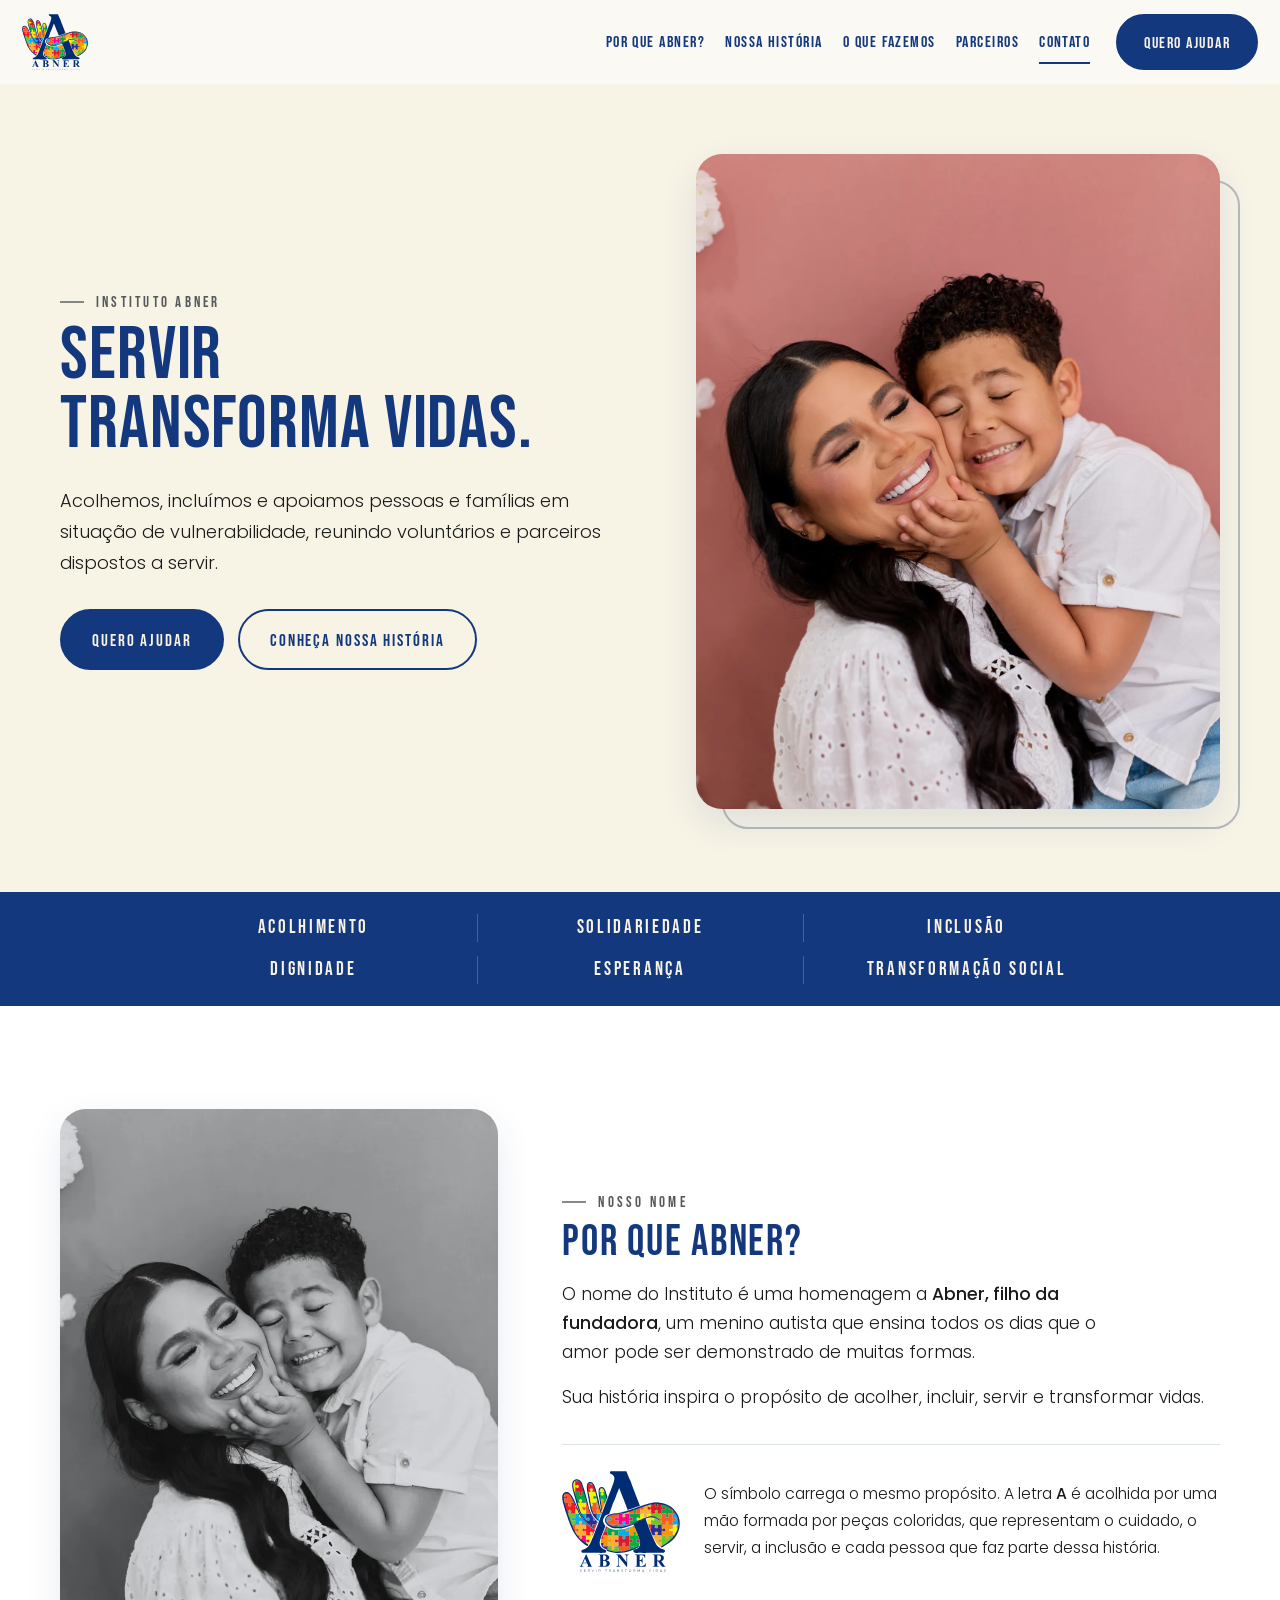
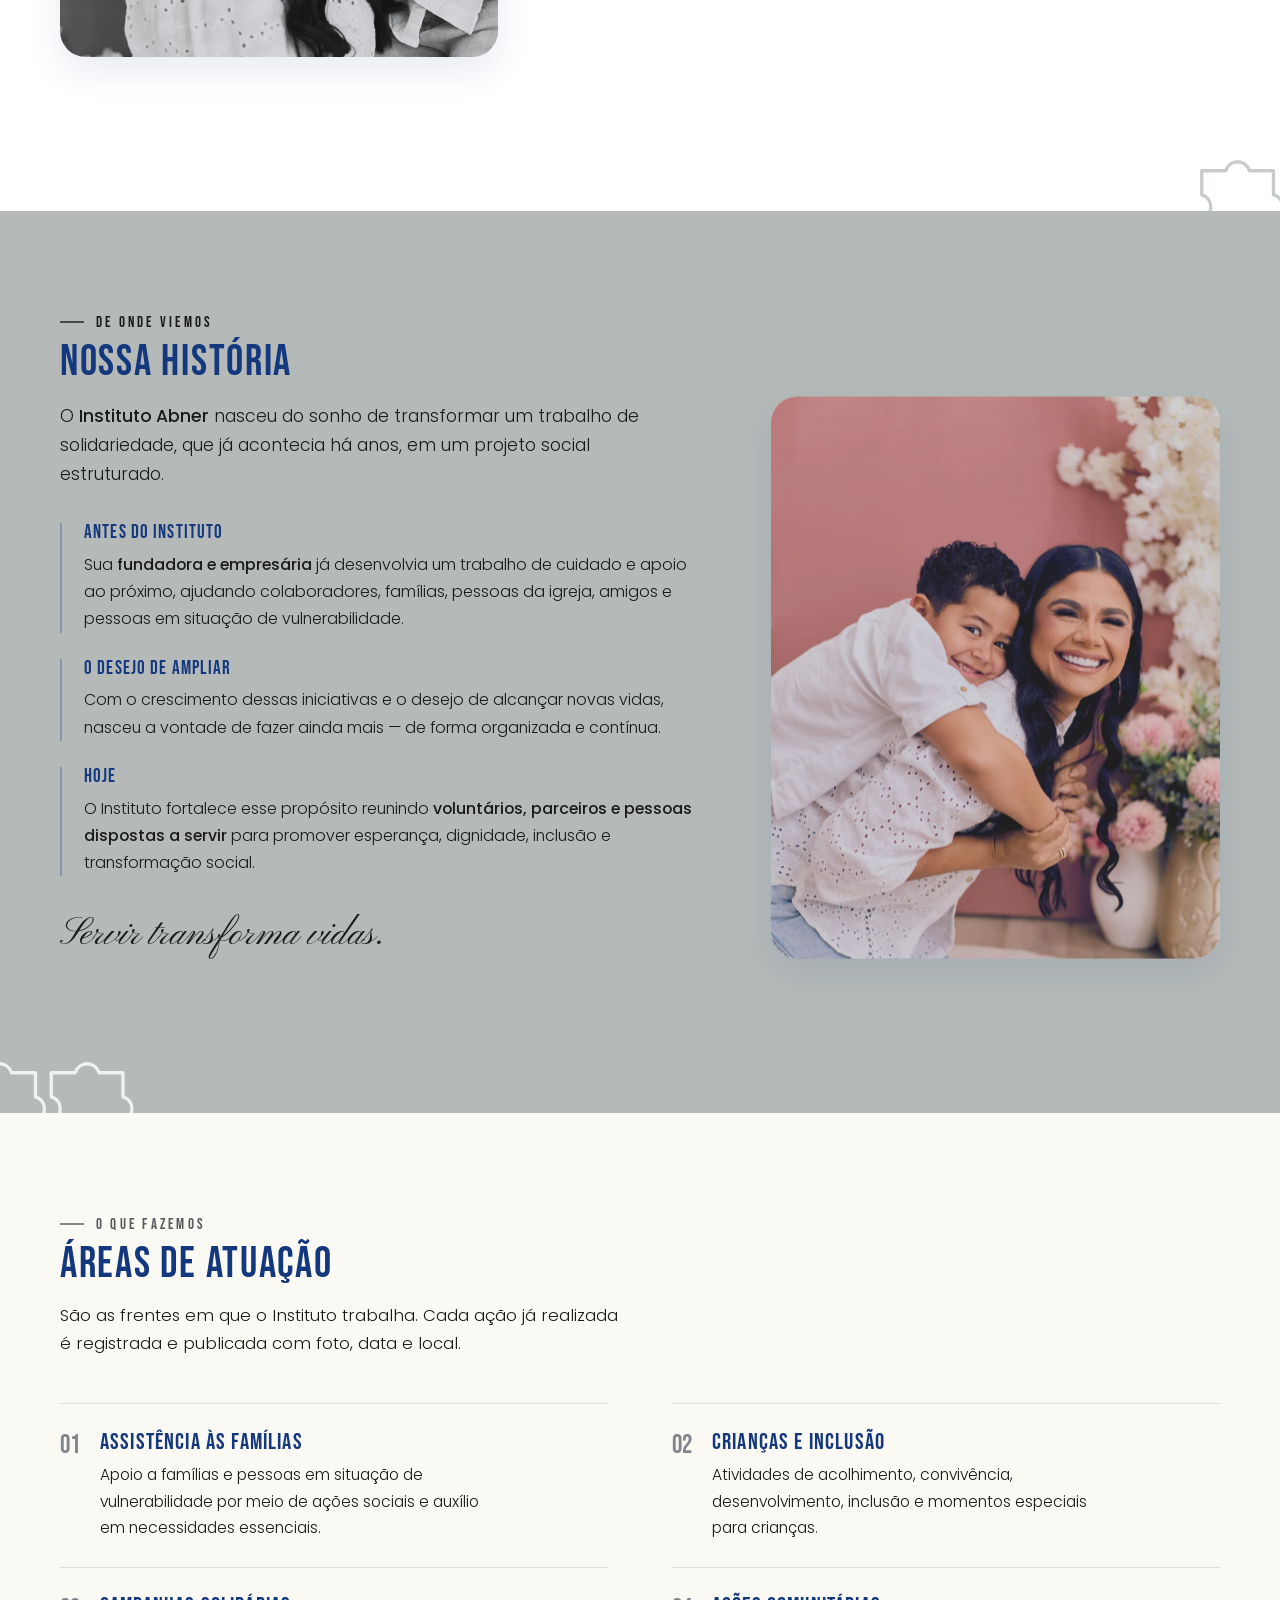
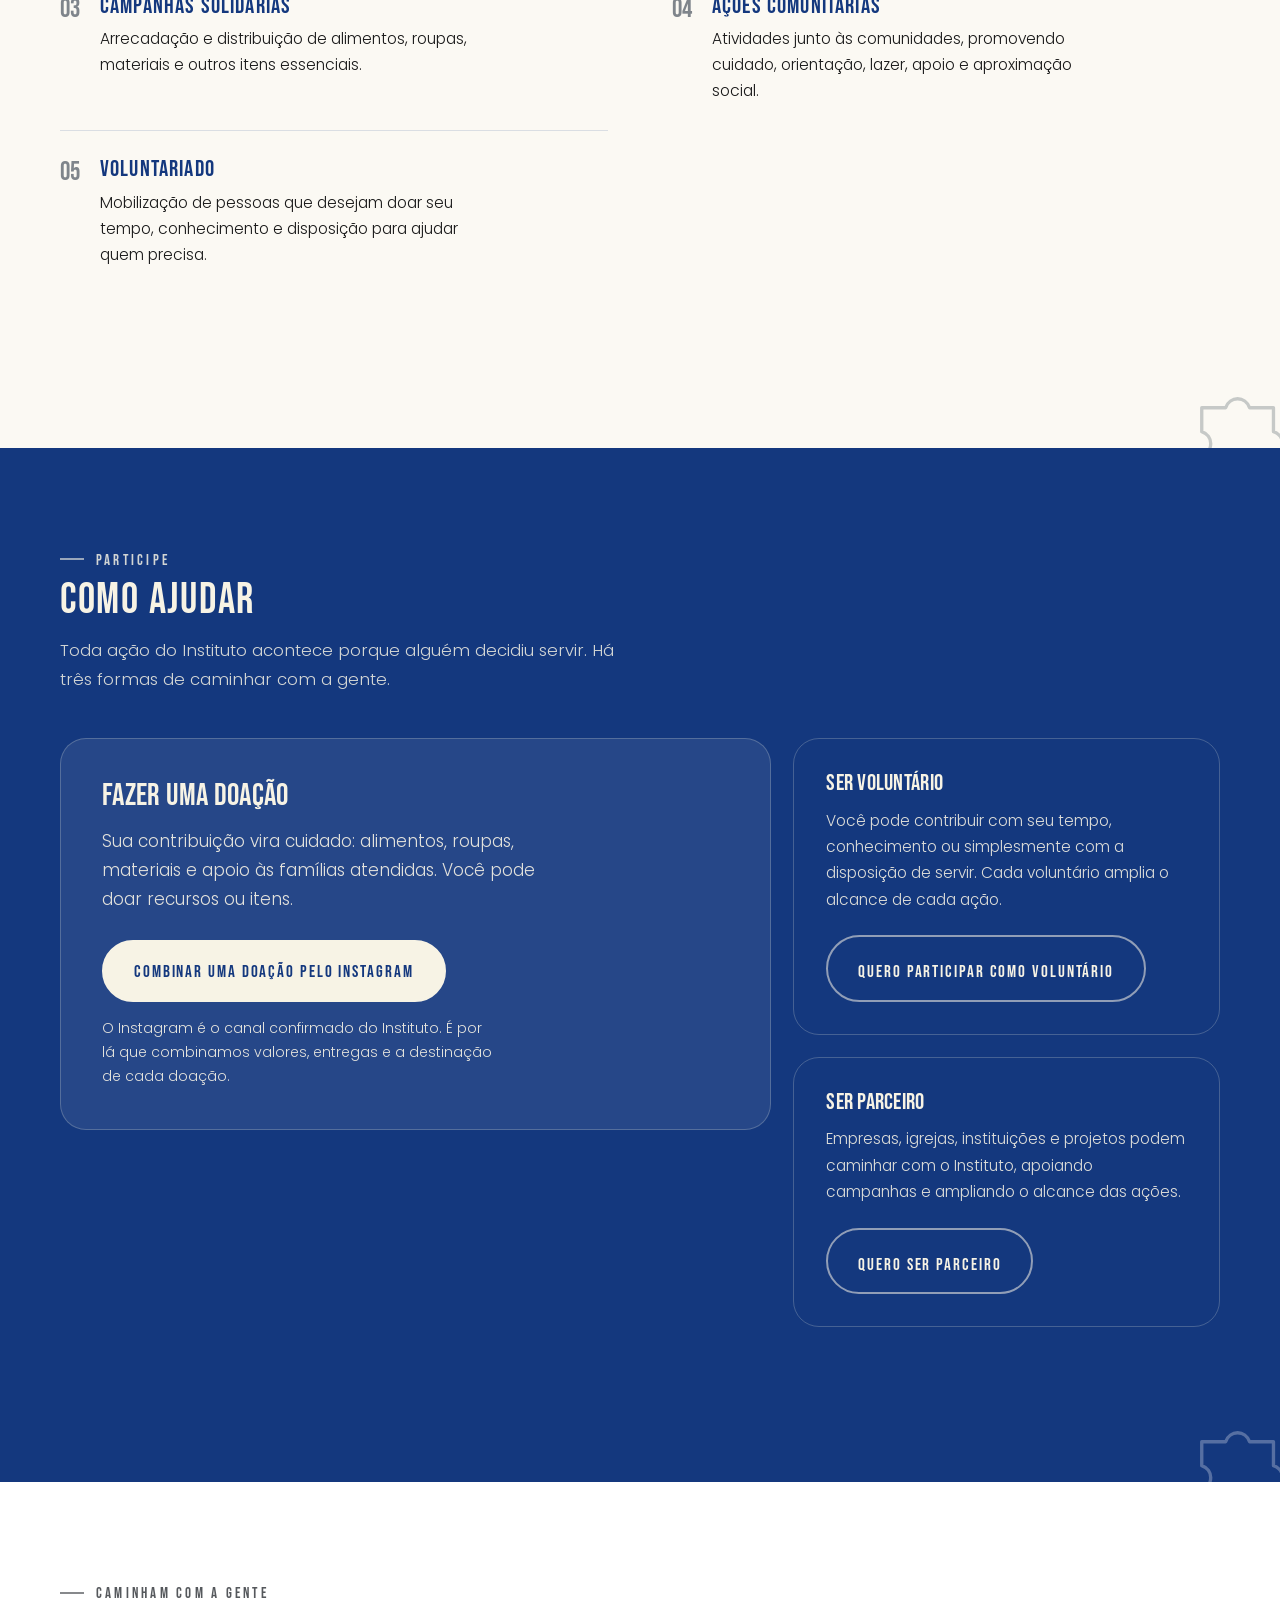
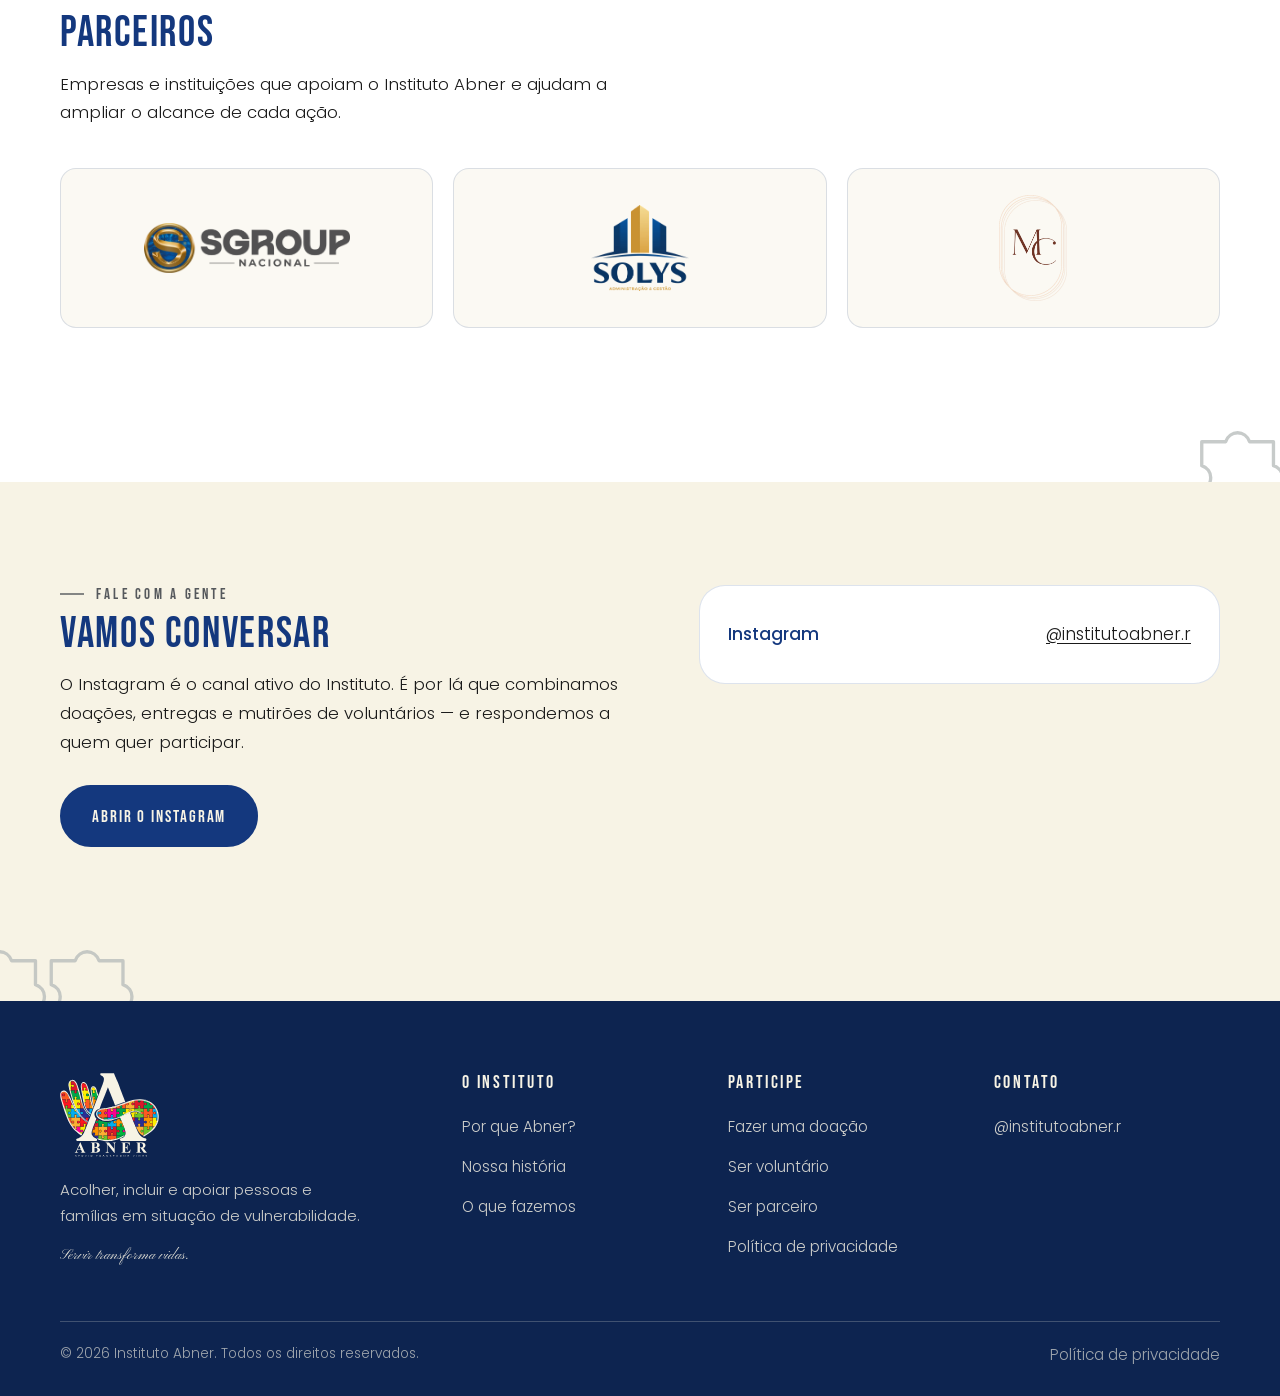
==== commit 1c7cf9ba: "Organiza a faixa de valores em grade Era uma linha só de palavras com um marcador entre elas. Quando" ====
--- a/index.html
+++ b/index.html
@@ -21,7 +21,7 @@
 <link rel="preconnect" href="https://fonts.gstatic.com" crossorigin>
 <link href="https://fonts.googleapis.com/css2?family=Bebas+Neue&family=Pinyon+Script&family=Poppins:wght@300;400;500;600&display=swap" rel="stylesheet">
 <link rel="preload" as="image" href="assets/fotos/mae-filho.webp" fetchpriority="high">
-<link rel="stylesheet" href="css/styles.css?v=11">
+<link rel="stylesheet" href="css/styles.css?v=12">
 <script type="application/ld+json">
 {
   "@context":"https://schema.org",
@@ -520,7 +520,7 @@
   </figure>
 </div>
 
-<script src="js/conteudo.js?v=11"></script>
-<script src="js/main.js?v=11"></script>
+<script src="js/conteudo.js?v=12"></script>
+<script src="js/main.js?v=12"></script>
 </body>
 </html>
--- a/css/styles.css
+++ b/css/styles.css
@@ -240,20 +240,22 @@
   border:2px solid var(--cinza);border-radius:var(--raio-g);z-index:-1;
 }
 
-/* ===== faixa de valores (estática) ===== */
-.valores{background:var(--azul);color:var(--creme);padding:18px 0}
+/* ===== faixa de valores (estática) =====
+   Uma linha só de palavras quebrava em telas médias e deixava o marcador
+   sozinho no começo da segunda linha. Agora é uma grade: três colunas em
+   duas linhas, com traço vertical separando as colunas. As palavras ficam
+   alinhadas em qualquer largura, sem sobra solta. */
+.valores{background:var(--azul);color:var(--creme);padding:22px 0}
 .valores-lista{
-  display:flex;flex-wrap:wrap;justify-content:center;
-  gap:10px clamp(18px,3vw,40px);
+  display:grid;grid-template-columns:repeat(3,1fr);
+  width:min(980px,100%);margin-inline:auto;row-gap:14px;
 }
 .valores-lista li{
-  font-family:'Bebas Neue',sans-serif;font-size:clamp(.95rem,1.5vw,1.26rem);
-  letter-spacing:.16em;text-transform:uppercase;display:flex;align-items:center;
-}
-.valores-lista li+li::before{
-  content:"";width:7px;height:7px;border:1.5px solid currentColor;border-radius:2px;
-  margin-right:clamp(18px,3vw,40px);opacity:.6;flex:none;
-}
+  font-family:'Bebas Neue',sans-serif;font-size:clamp(.92rem,1.5vw,1.2rem);
+  letter-spacing:.14em;text-transform:uppercase;line-height:1.25;
+  text-align:center;padding:2px 14px;
+}
+.valores-lista li:not(:nth-child(3n+1)){box-shadow:inset 1px 0 0 var(--linha-clara)}
 
 /* ===== por que Abner ===== */
 .abner{background:var(--branco)}
@@ -566,6 +568,12 @@
   .parceiro .parceiro-larga{max-height:52px;max-width:min(210px,100%)}
   .parceiro .parceiro-alta{max-height:96px;max-width:min(120px,100%)}
 
+  .valores{padding:18px 0}
+  .valores-lista{grid-template-columns:repeat(2,1fr);row-gap:12px}
+  .valores-lista li{padding:2px 10px}
+  .valores-lista li:not(:nth-child(3n+1)){box-shadow:none}
+  .valores-lista li:not(:nth-child(2n+1)){box-shadow:inset 1px 0 0 var(--linha-clara)}
+
   .simbolo{grid-template-columns:1fr;gap:16px;text-align:left}
   .simbolo img{width:96px}
   .historia-blocos{gap:22px}
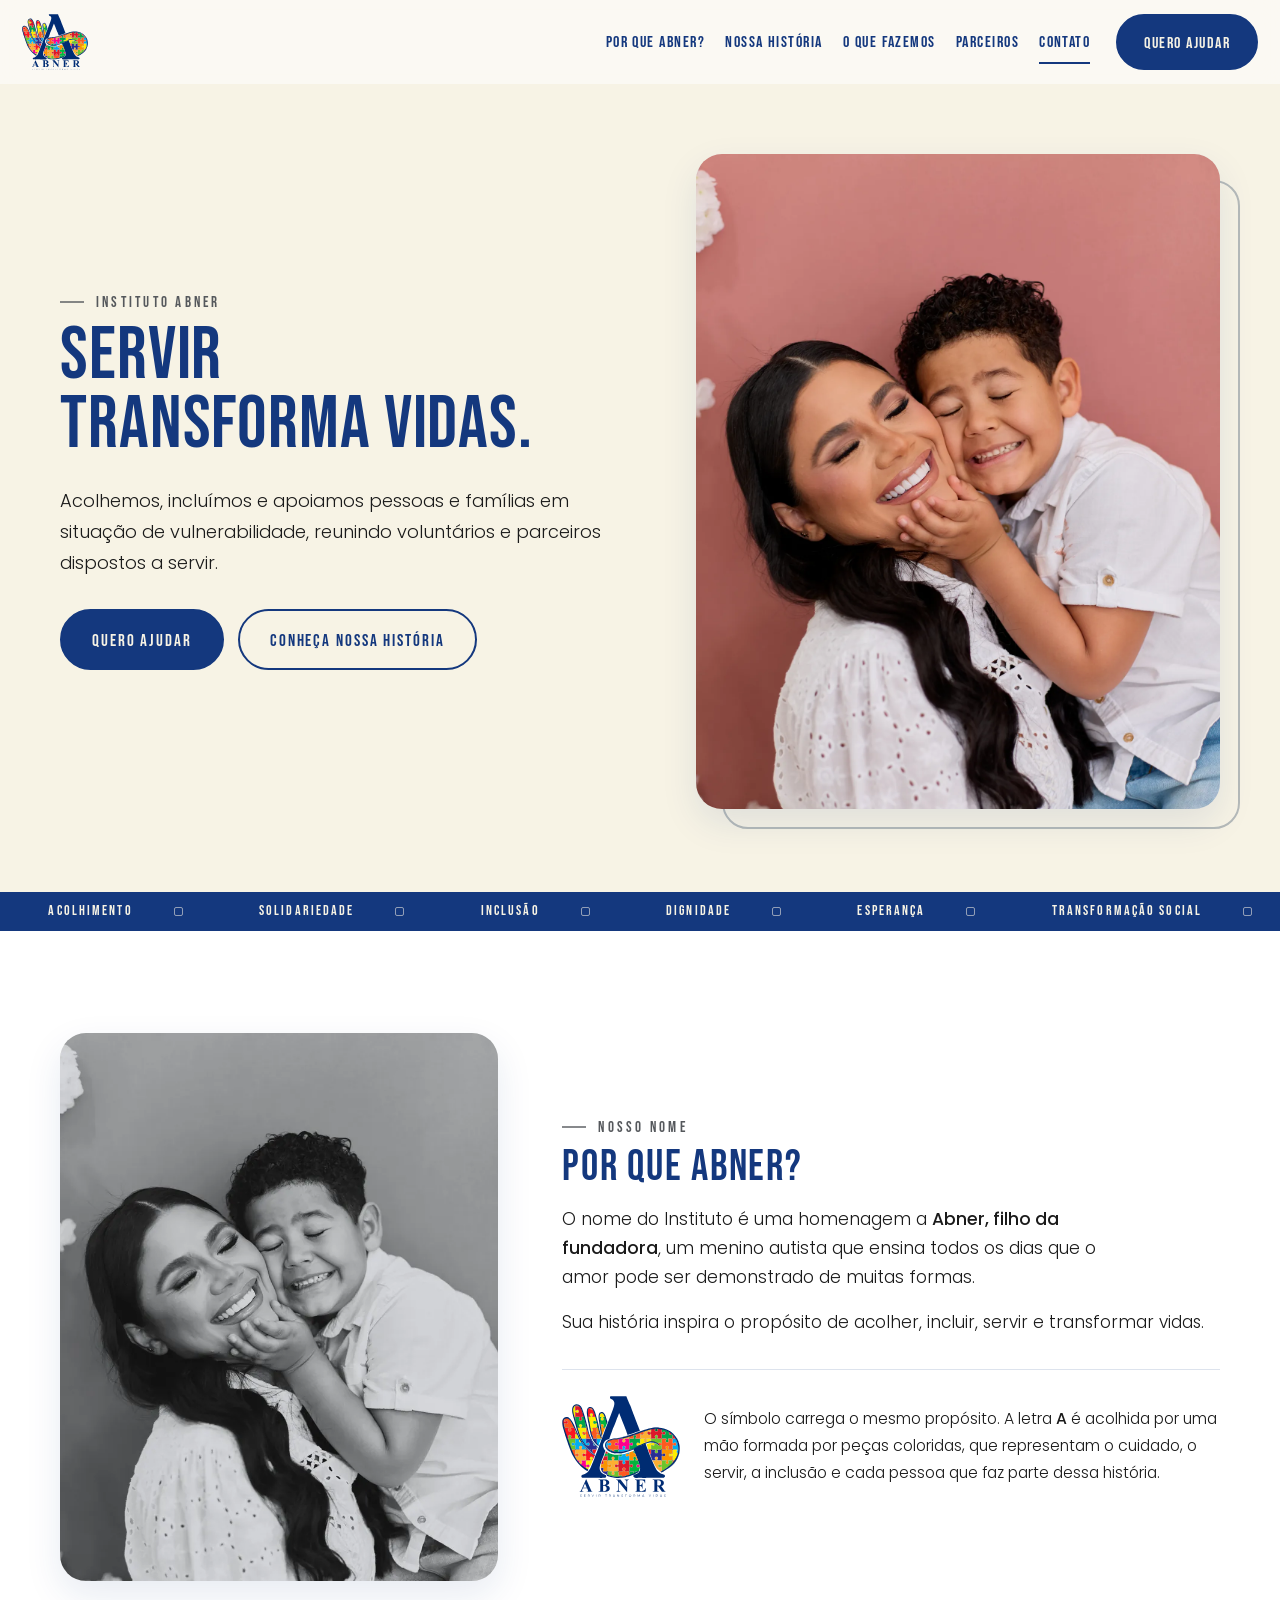
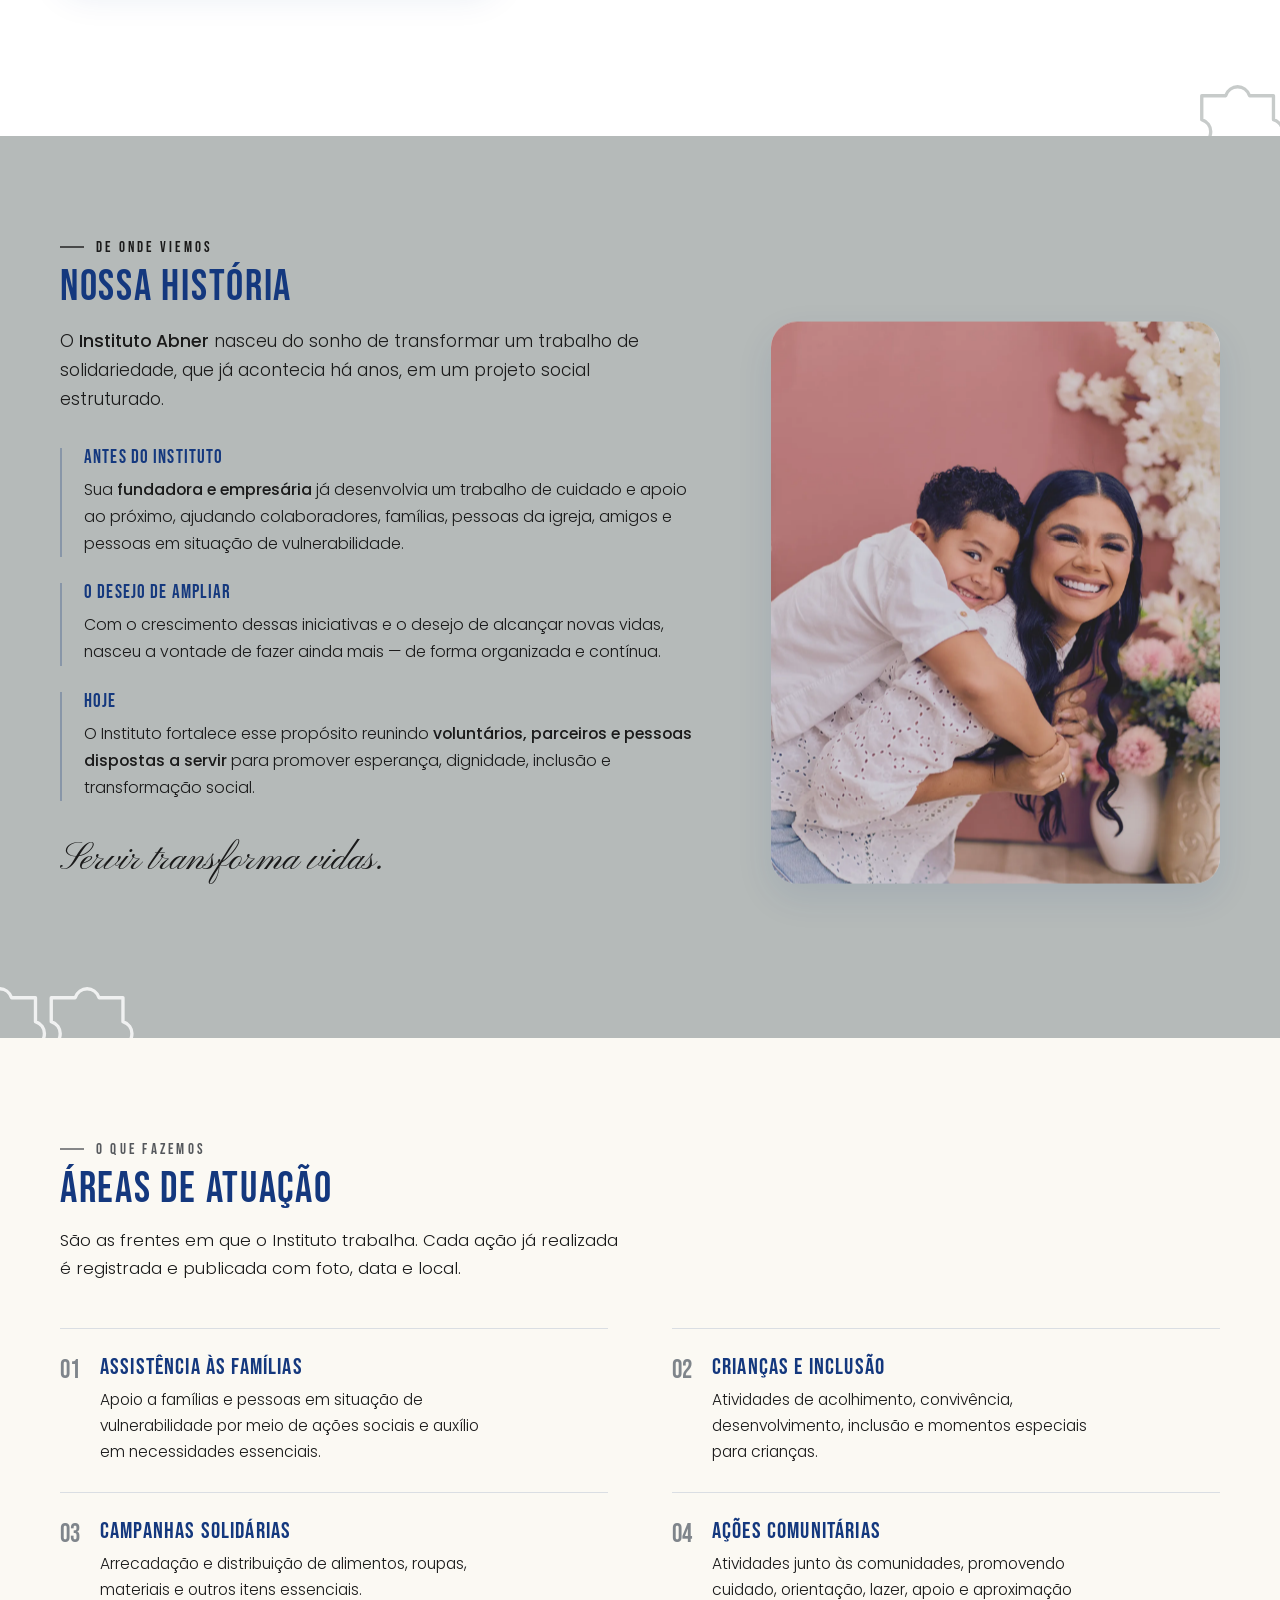
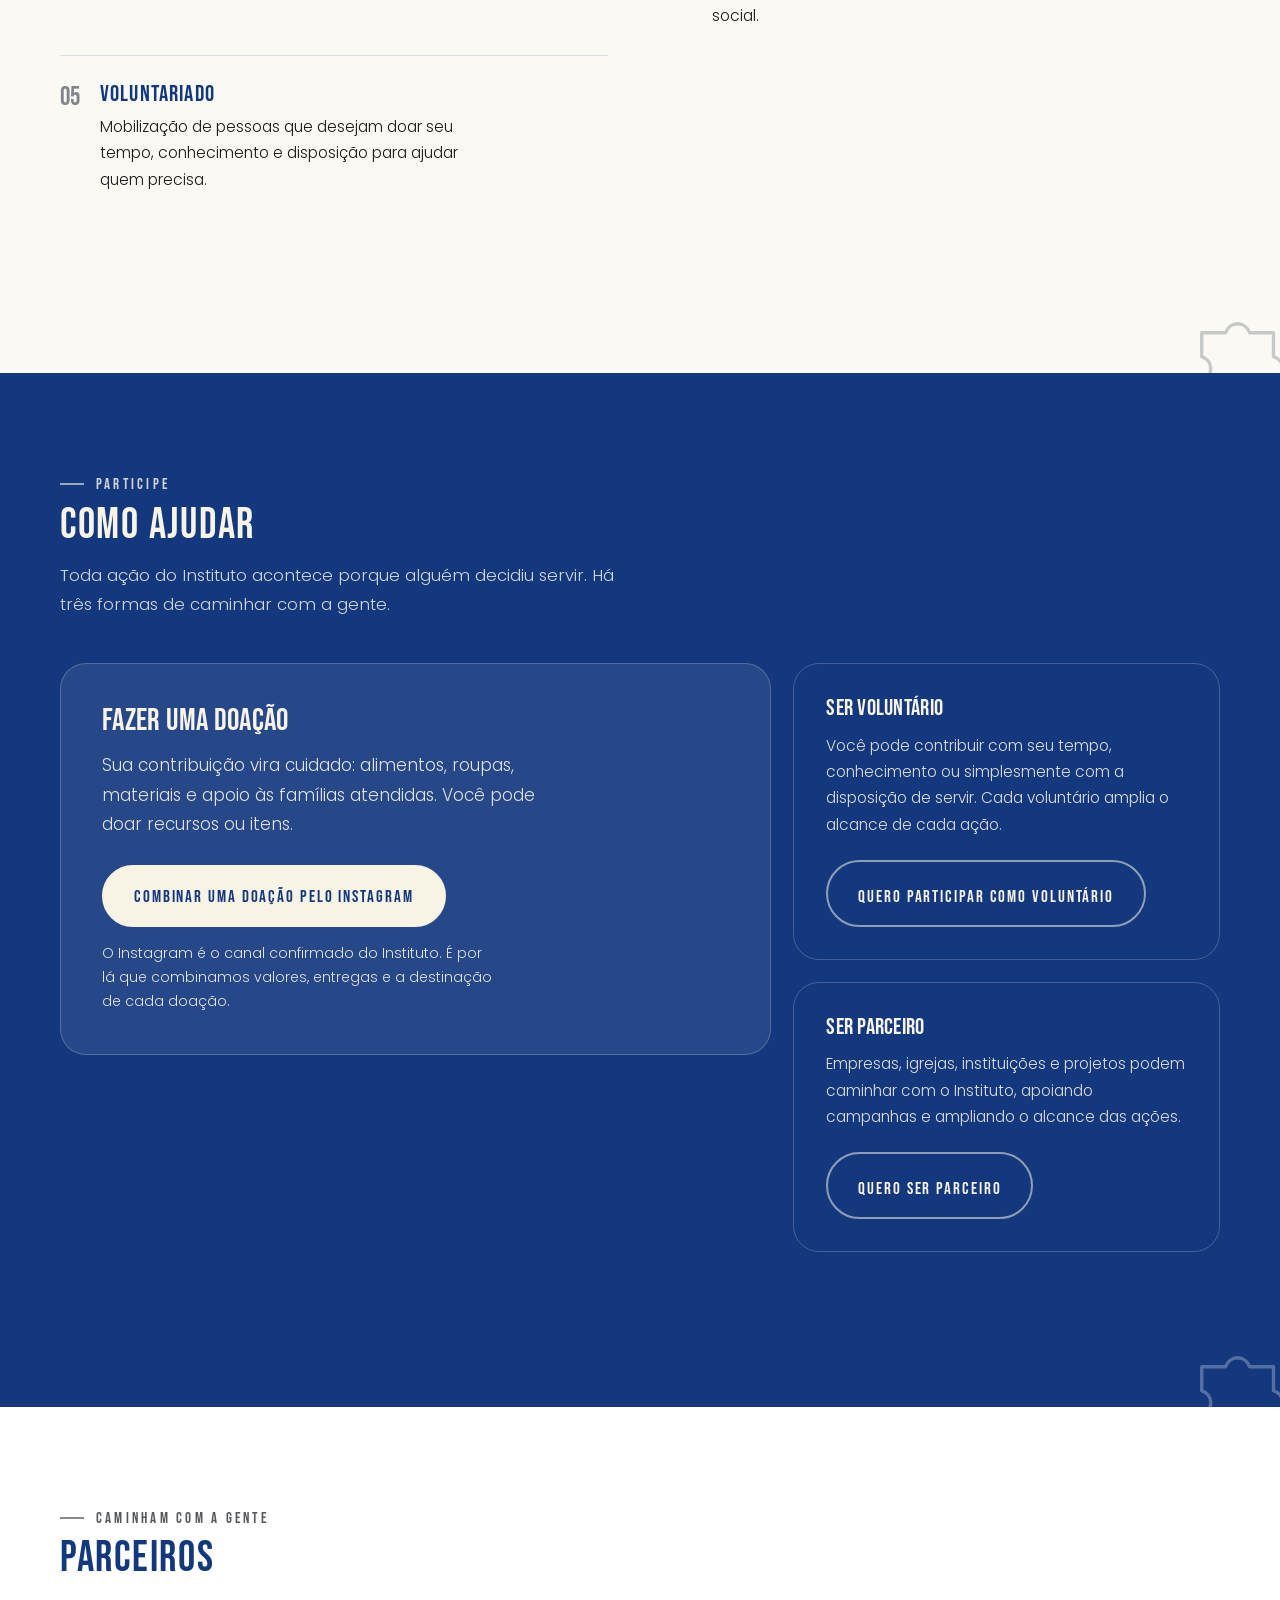
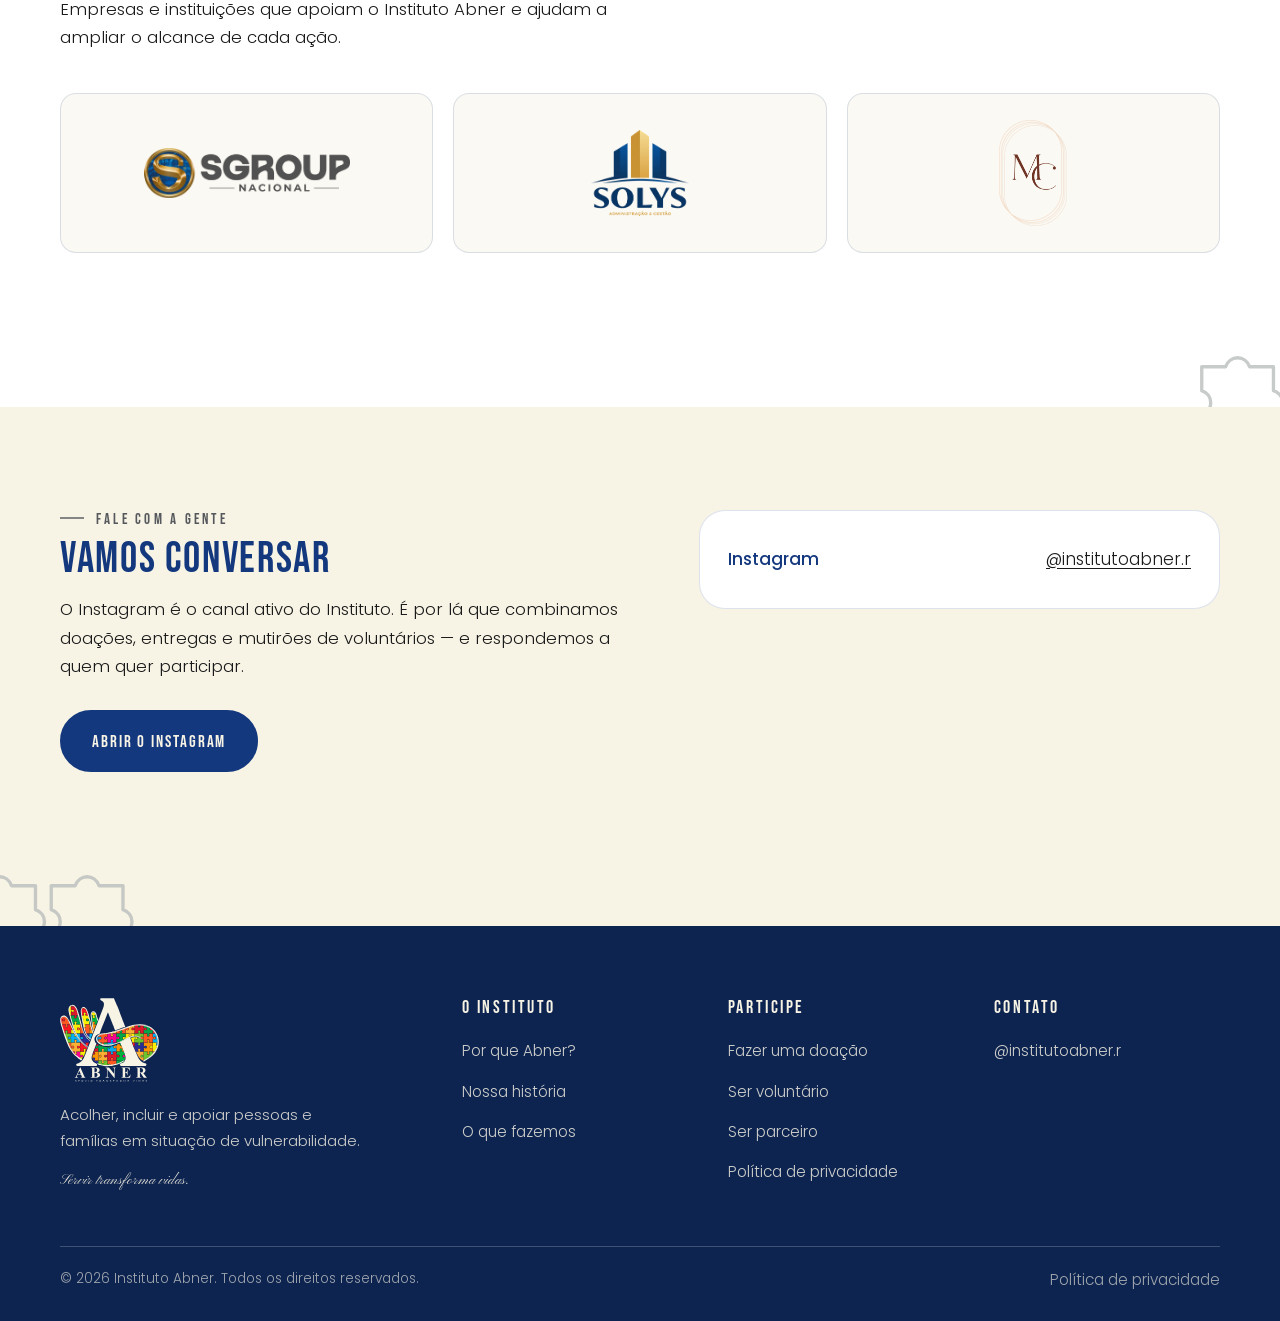
==== commit 933876ef: "Faixa de valores vira carrossel baixo e lento A grade em duas linhas ocupava 138px de altura. Volta " ====
--- a/index.html
+++ b/index.html
@@ -21,7 +21,7 @@
 <link rel="preconnect" href="https://fonts.gstatic.com" crossorigin>
 <link href="https://fonts.googleapis.com/css2?family=Bebas+Neue&family=Pinyon+Script&family=Poppins:wght@300;400;500;600&display=swap" rel="stylesheet">
 <link rel="preload" as="image" href="assets/fotos/mae-filho.webp" fetchpriority="high">
-<link rel="stylesheet" href="css/styles.css?v=12">
+<link rel="stylesheet" href="css/styles.css?v=13">
 <script type="application/ld+json">
 {
   "@context":"https://schema.org",
@@ -111,10 +111,22 @@
   </div>
 </section>
 
-<!-- faixa de valores: estática, sem movimento -->
-<div class="valores">
-  <div class="wrap">
-    <ul class="valores-lista">
+<!-- Faixa de valores: carrossel lento e discreto. São duas cópias iguais
+     do mesmo grupo — a animação desloca metade do trilho, então o fim de
+     uma cópia encontra o começo da outra e o giro não tem emenda.
+     Decorativa (aria-hidden), pára ao passar o mouse e fica imóvel para
+     quem pede menos movimento. -->
+<div class="valores" aria-hidden="true">
+  <div class="valores-trilho">
+    <ul class="valores-grupo">
+      <li>Acolhimento</li>
+      <li>Solidariedade</li>
+      <li>Inclusão</li>
+      <li>Dignidade</li>
+      <li>Esperança</li>
+      <li>Transformação social</li>
+    </ul>
+    <ul class="valores-grupo">
       <li>Acolhimento</li>
       <li>Solidariedade</li>
       <li>Inclusão</li>
@@ -520,7 +532,7 @@
   </figure>
 </div>
 
-<script src="js/conteudo.js?v=12"></script>
-<script src="js/main.js?v=12"></script>
+<script src="js/conteudo.js?v=13"></script>
+<script src="js/main.js?v=13"></script>
 </body>
 </html>
--- a/css/styles.css
+++ b/css/styles.css
@@ -240,22 +240,34 @@
   border:2px solid var(--cinza);border-radius:var(--raio-g);z-index:-1;
 }
 
-/* ===== faixa de valores (estática) =====
-   Uma linha só de palavras quebrava em telas médias e deixava o marcador
-   sozinho no começo da segunda linha. Agora é uma grade: três colunas em
-   duas linhas, com traço vertical separando as colunas. As palavras ficam
-   alinhadas em qualquer largura, sem sobra solta. */
-.valores{background:var(--azul);color:var(--creme);padding:22px 0}
-.valores-lista{
-  display:grid;grid-template-columns:repeat(3,1fr);
-  width:min(980px,100%);margin-inline:auto;row-gap:14px;
-}
-.valores-lista li{
-  font-family:'Bebas Neue',sans-serif;font-size:clamp(.92rem,1.5vw,1.2rem);
-  letter-spacing:.14em;text-transform:uppercase;line-height:1.25;
-  text-align:center;padding:2px 14px;
-}
-.valores-lista li:not(:nth-child(3n+1)){box-shadow:inset 1px 0 0 var(--linha-clara)}
+/* ===== faixa de valores (carrossel) =====
+   Baixa e lenta, para ser um detalhe da marca e não um bloco. Cada cópia
+   tem no mínimo a largura da tela, senão em monitores largos sobraria um
+   vão no meio do giro. */
+.valores{background:var(--azul);color:var(--creme);overflow:hidden}
+.valores-trilho{
+  display:flex;width:max-content;
+  animation:desliza 46s linear infinite;
+}
+.valores:hover .valores-trilho{animation-play-state:paused}
+.valores-grupo{
+  display:flex;align-items:center;flex:none;
+  min-width:100vw;justify-content:space-around;
+  padding:11px 0;
+}
+.valores-grupo li{
+  font-family:'Bebas Neue',sans-serif;font-size:clamp(.88rem,1.1vw,1.02rem);
+  letter-spacing:.15em;text-transform:uppercase;line-height:1.2;
+  white-space:nowrap;display:flex;align-items:center;gap:clamp(20px,3.2vw,44px);
+  padding-left:clamp(10px,1.6vw,22px);
+}
+/* o quadradinho de quebra-cabeça fecha cada palavra, inclusive a última,
+   para a emenda entre as duas cópias ter o mesmo ritmo do resto */
+.valores-grupo li::after{
+  content:"";width:7px;height:7px;flex:none;
+  border:1.5px solid currentColor;border-radius:2px;opacity:.55;
+}
+@keyframes desliza{from{transform:translateX(0)}to{transform:translateX(-50%)}}
 
 /* ===== por que Abner ===== */
 .abner{background:var(--branco)}
@@ -568,11 +580,9 @@
   .parceiro .parceiro-larga{max-height:52px;max-width:min(210px,100%)}
   .parceiro .parceiro-alta{max-height:96px;max-width:min(120px,100%)}
 
-  .valores{padding:18px 0}
-  .valores-lista{grid-template-columns:repeat(2,1fr);row-gap:12px}
-  .valores-lista li{padding:2px 10px}
-  .valores-lista li:not(:nth-child(3n+1)){box-shadow:none}
-  .valores-lista li:not(:nth-child(2n+1)){box-shadow:inset 1px 0 0 var(--linha-clara)}
+  /* no celular o giro é mais curto, então anda um pouco mais devagar */
+  .valores-trilho{animation-duration:34s}
+  .valores-grupo{padding:9px 0}
 
   .simbolo{grid-template-columns:1fr;gap:16px;text-align:left}
   .simbolo img{width:96px}
@@ -595,6 +605,9 @@
   *{animation-duration:.01ms !important;animation-iteration-count:1 !important;transition-duration:.01ms !important}
   html{scroll-behavior:auto}
   .surge{opacity:1;transform:none}
+  /* a faixa fica imóvel: como as duas cópias são iguais, parar no fim da
+     animação mostra exatamente o mesmo que parar no começo */
+  .valores-trilho{animation:none}
   .btn:hover{transform:none}
   .galeria-item:hover .galeria-abrir img{transform:none}
   .rodape a:hover{transform:none}
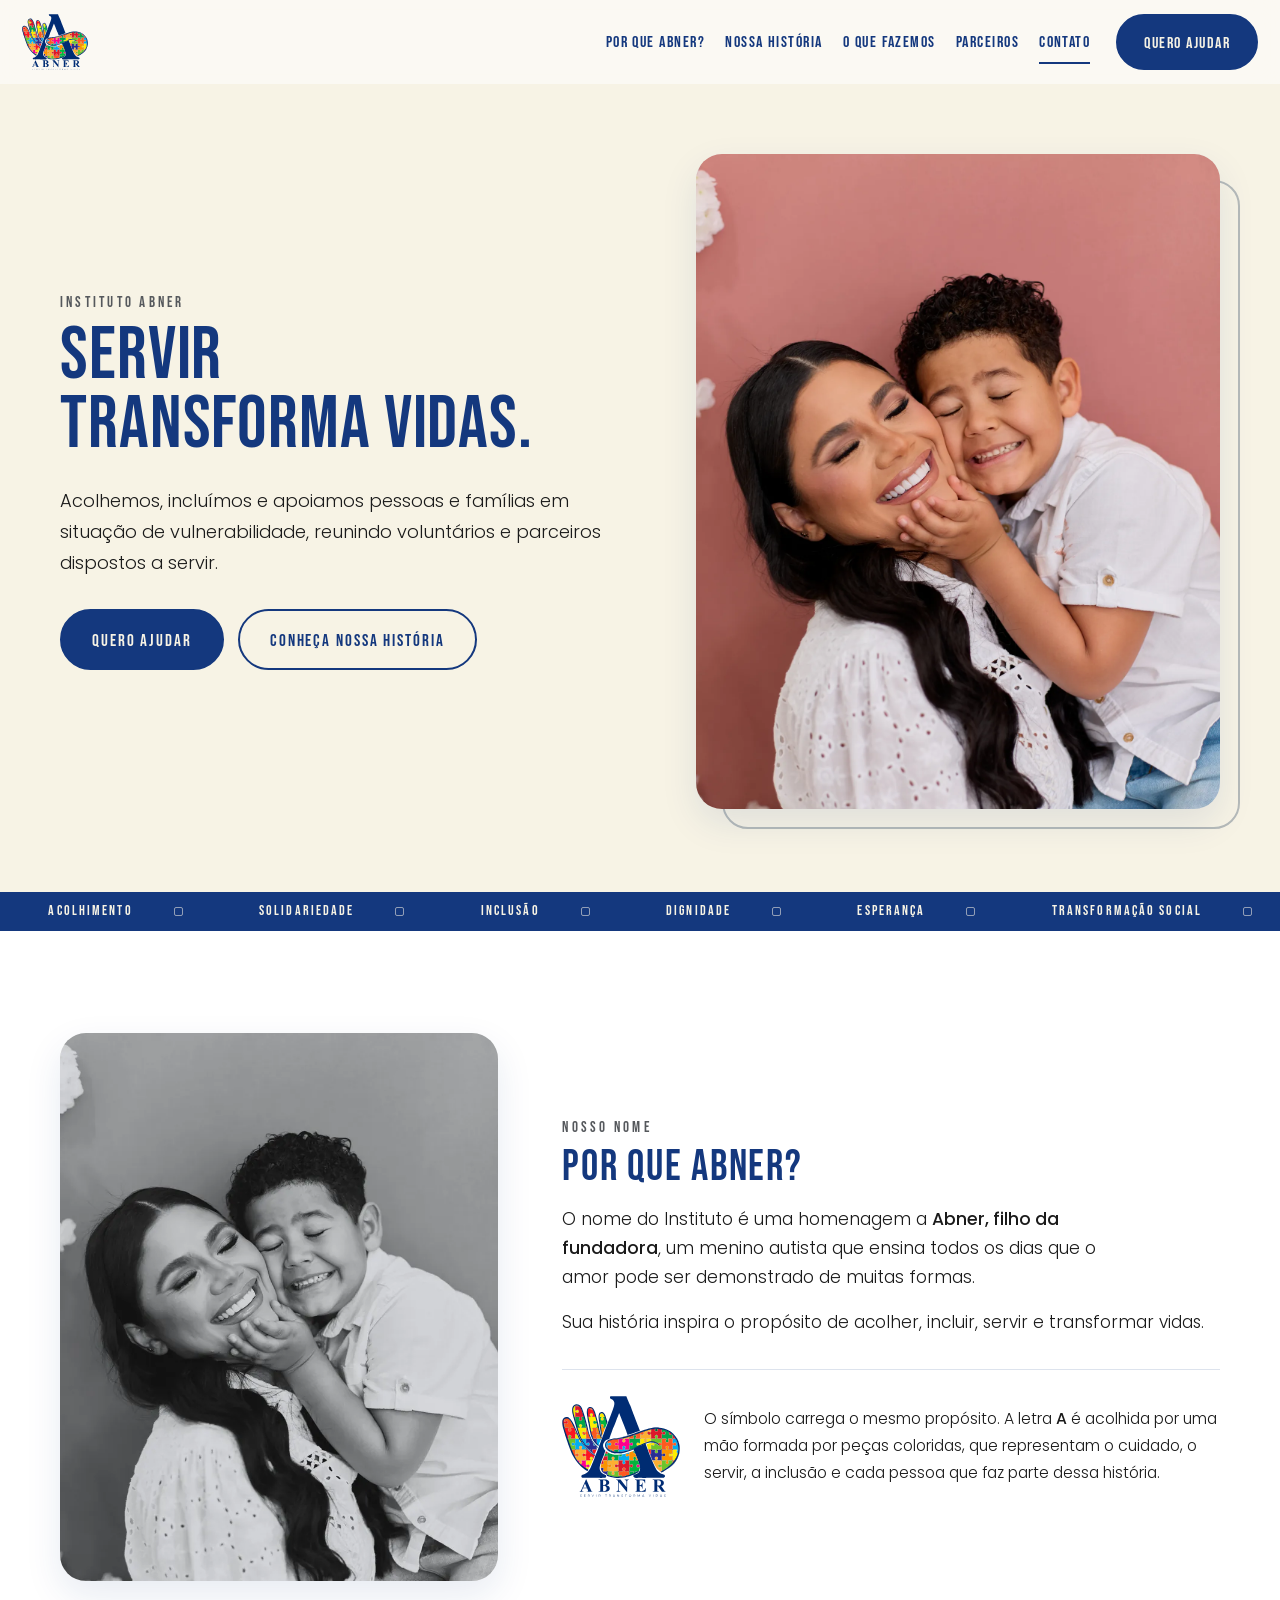
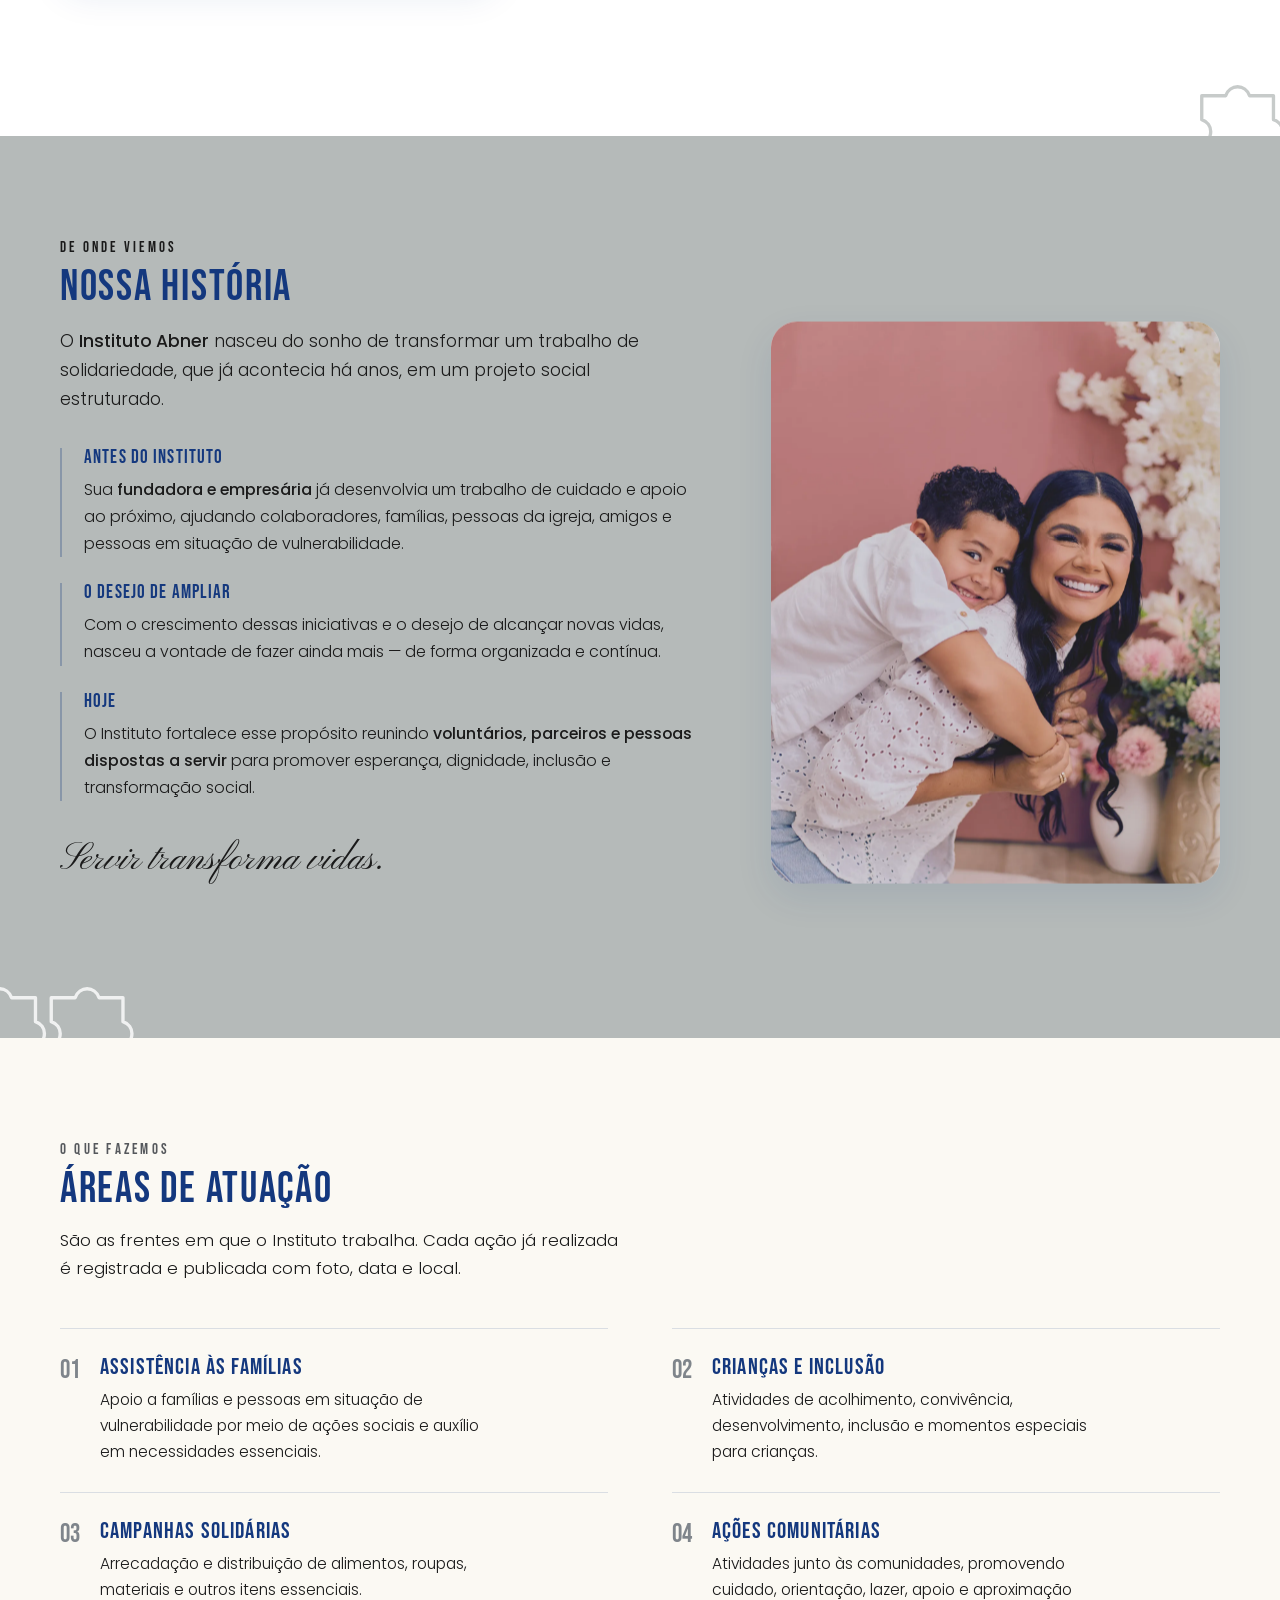
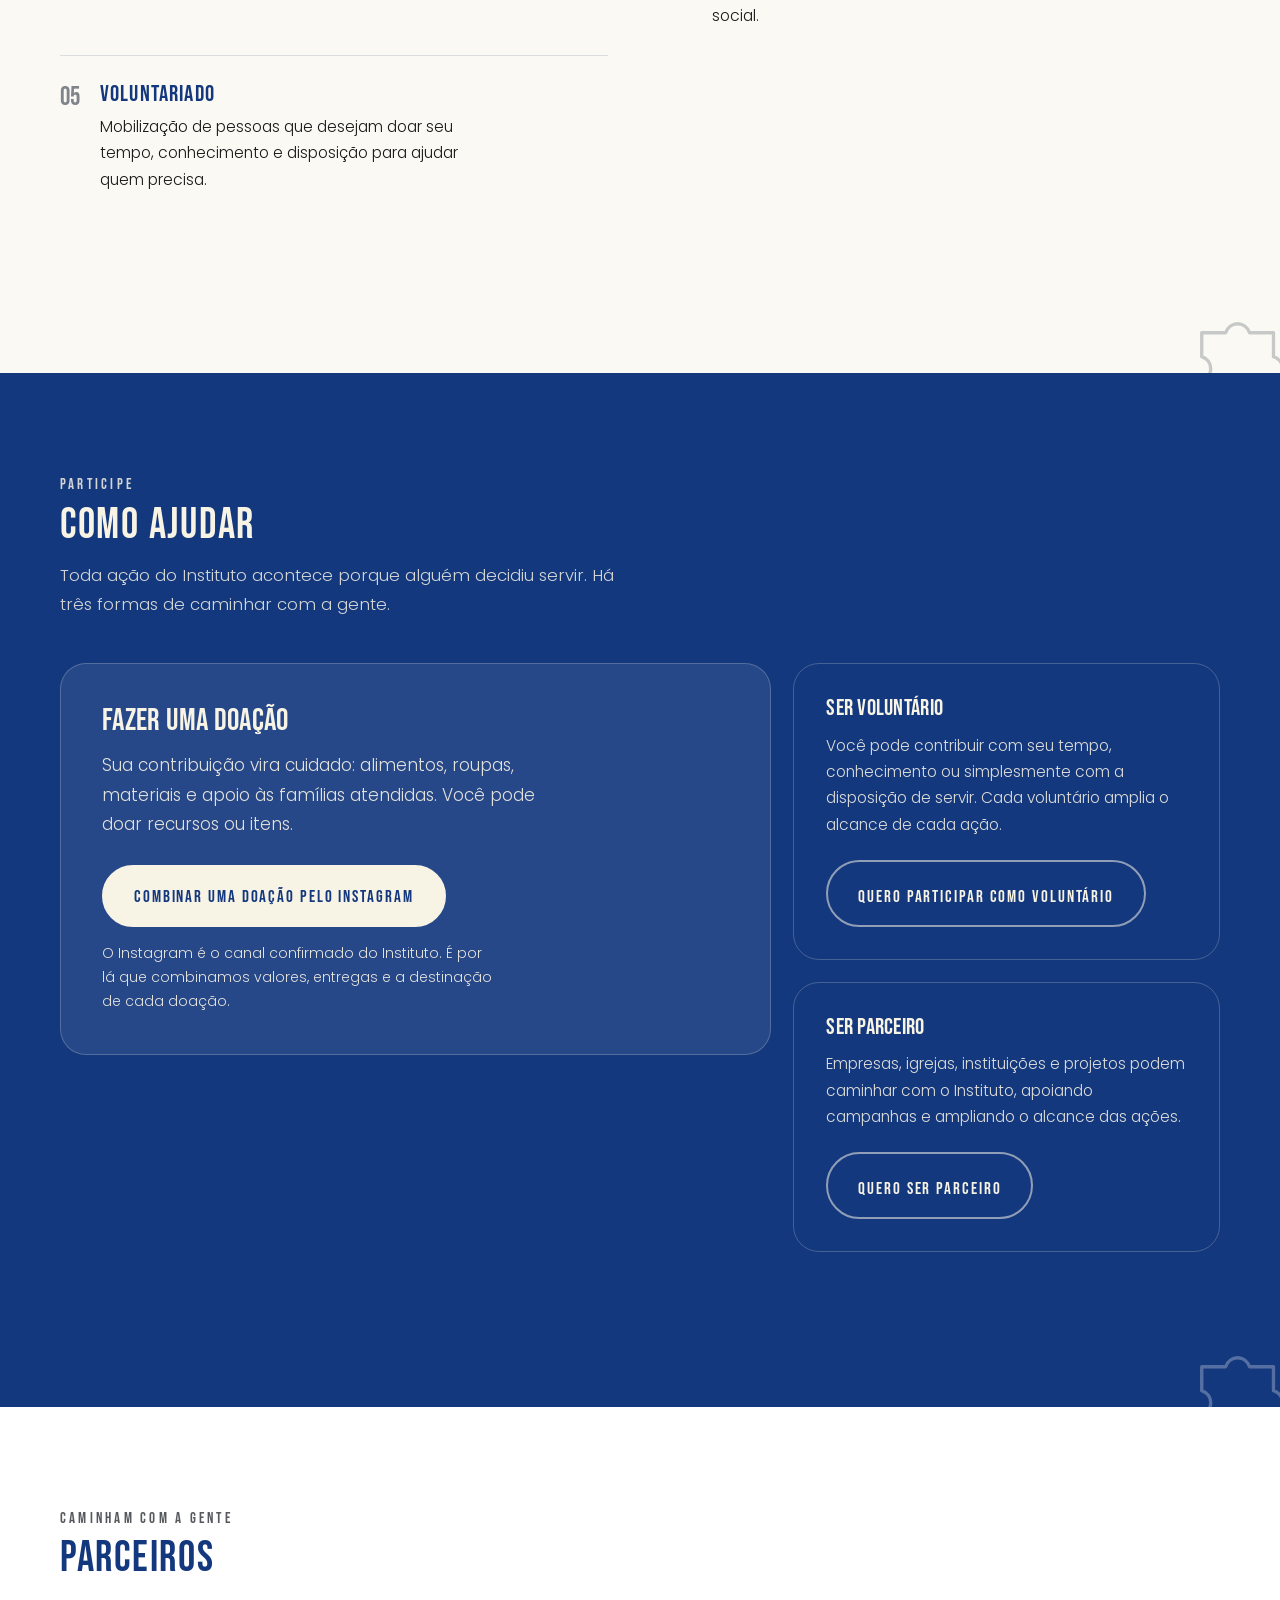
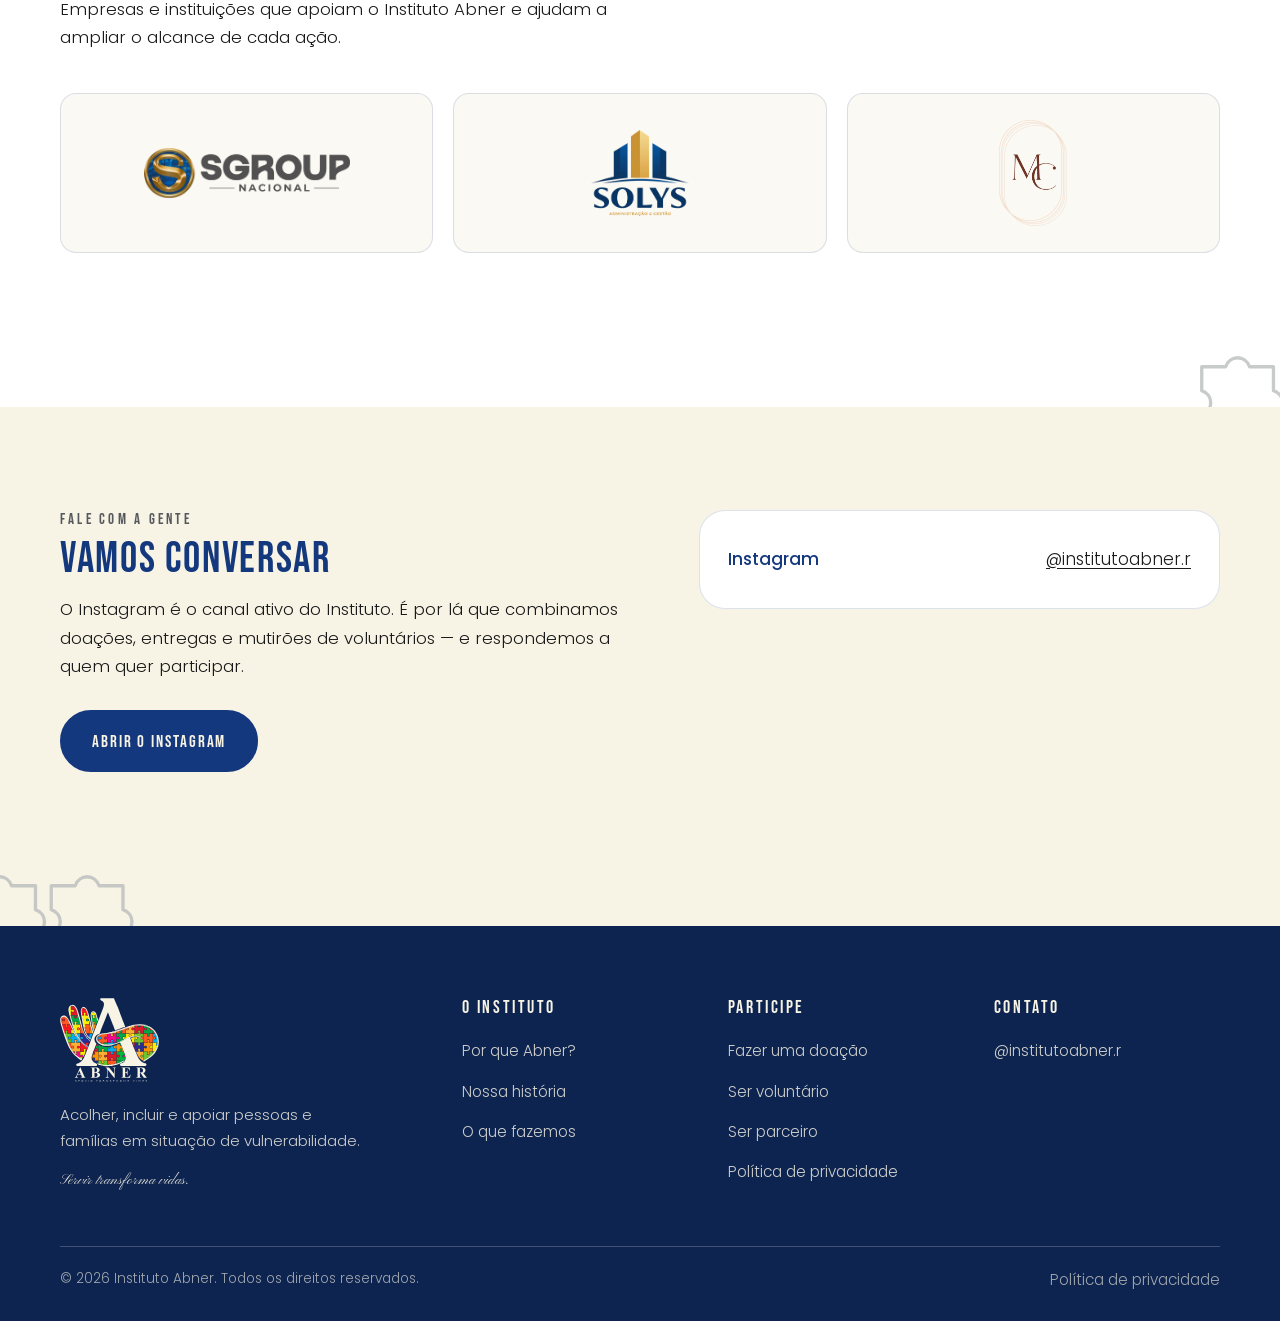
==== commit 3ebf847f: "Tira o traço que precedia os sobretítulos Cada sobretítulo ("Instituto Abner", "Nosso nome", "Partic" ====
--- a/index.html
+++ b/index.html
@@ -21,7 +21,7 @@
 <link rel="preconnect" href="https://fonts.gstatic.com" crossorigin>
 <link href="https://fonts.googleapis.com/css2?family=Bebas+Neue&family=Pinyon+Script&family=Poppins:wght@300;400;500;600&display=swap" rel="stylesheet">
 <link rel="preload" as="image" href="assets/fotos/mae-filho.webp" fetchpriority="high">
-<link rel="stylesheet" href="css/styles.css?v=13">
+<link rel="stylesheet" href="css/styles.css?v=14">
 <script type="application/ld+json">
 {
   "@context":"https://schema.org",
@@ -532,7 +532,7 @@
   </figure>
 </div>
 
-<script src="js/conteudo.js?v=13"></script>
-<script src="js/main.js?v=13"></script>
+<script src="js/conteudo.js?v=14"></script>
+<script src="js/main.js?v=14"></script>
 </body>
 </html>
--- a/css/styles.css
+++ b/css/styles.css
@@ -96,10 +96,6 @@
   font-family:'Bebas Neue',sans-serif;text-transform:uppercase;
   letter-spacing:.22em;font-size:.92rem;color:var(--texto-suave);
   margin-bottom:10px;line-height:1.3;
-}
-.sobretitulo::before{
-  content:"";display:inline-block;width:24px;height:2px;background:currentColor;
-  vertical-align:middle;margin-right:12px;opacity:.7;
 }
 
 .wrap{width:min(1160px,100% - 44px);margin-inline:auto}
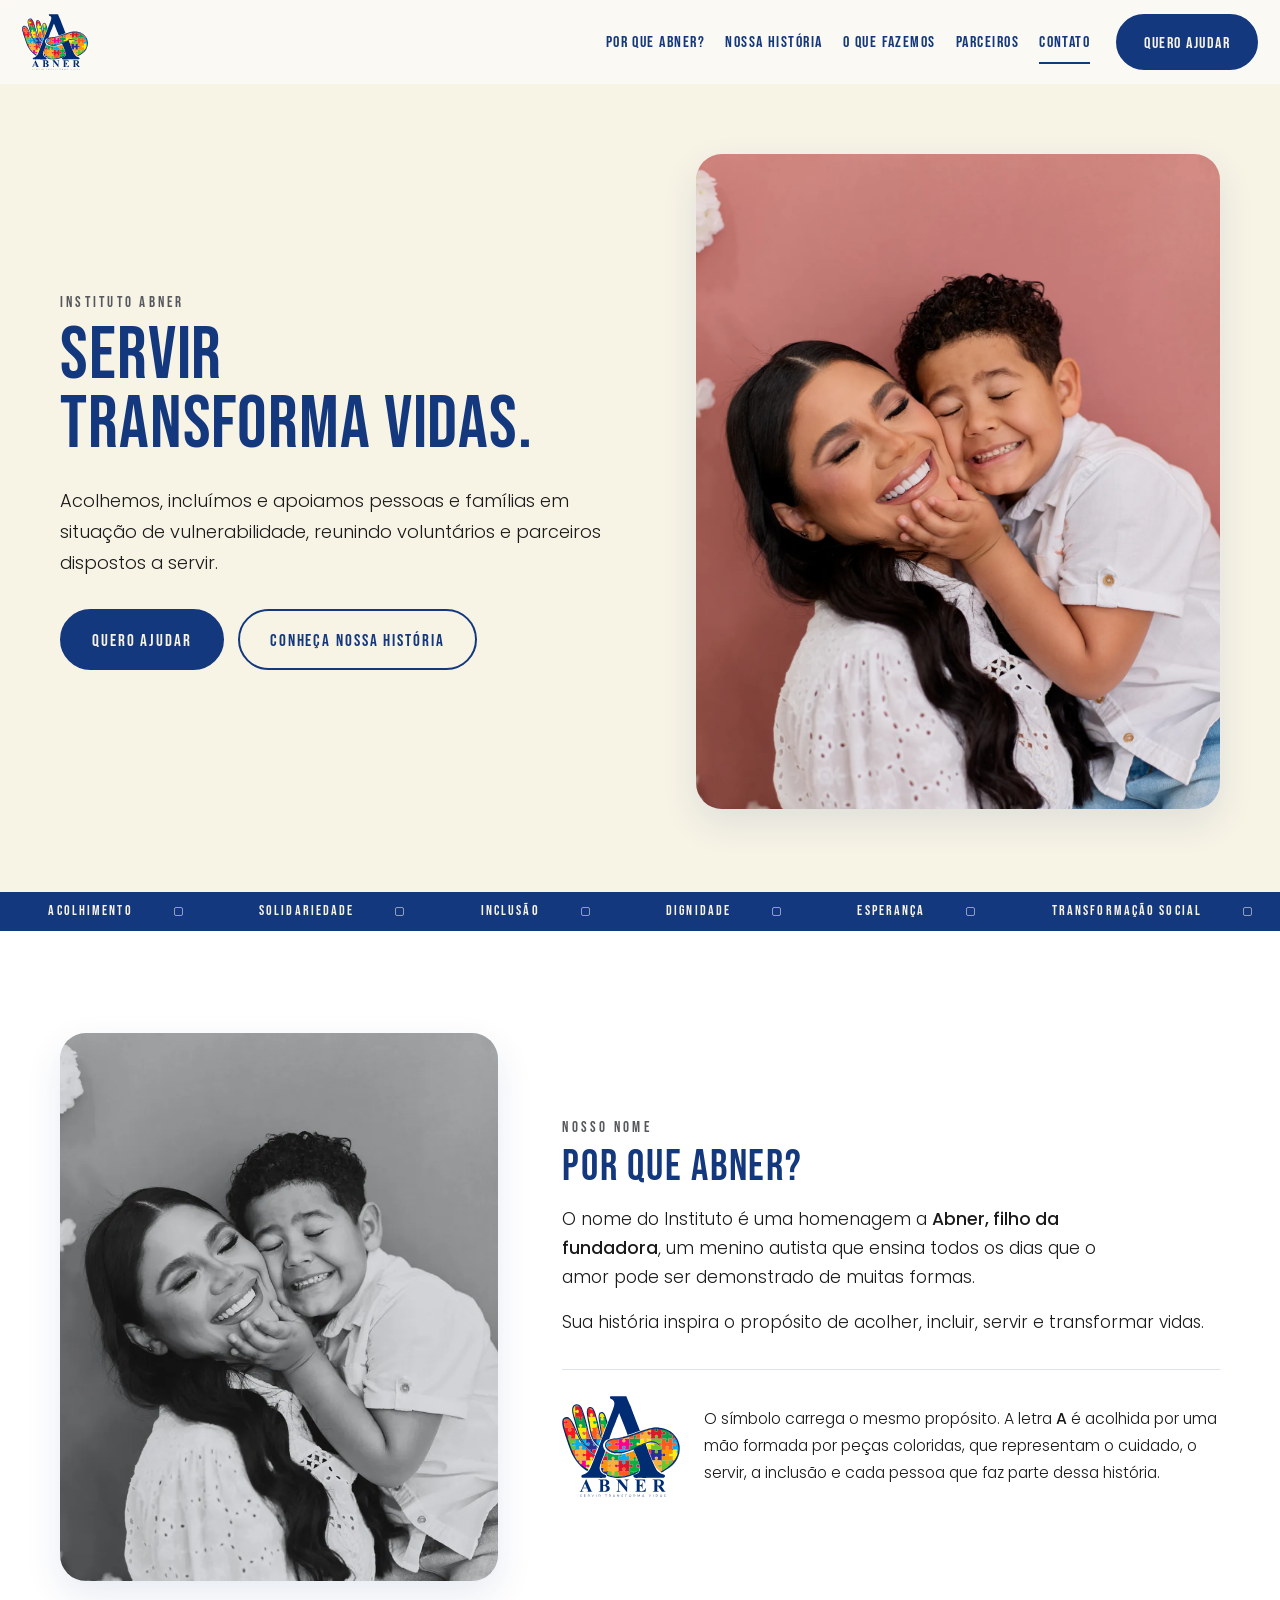
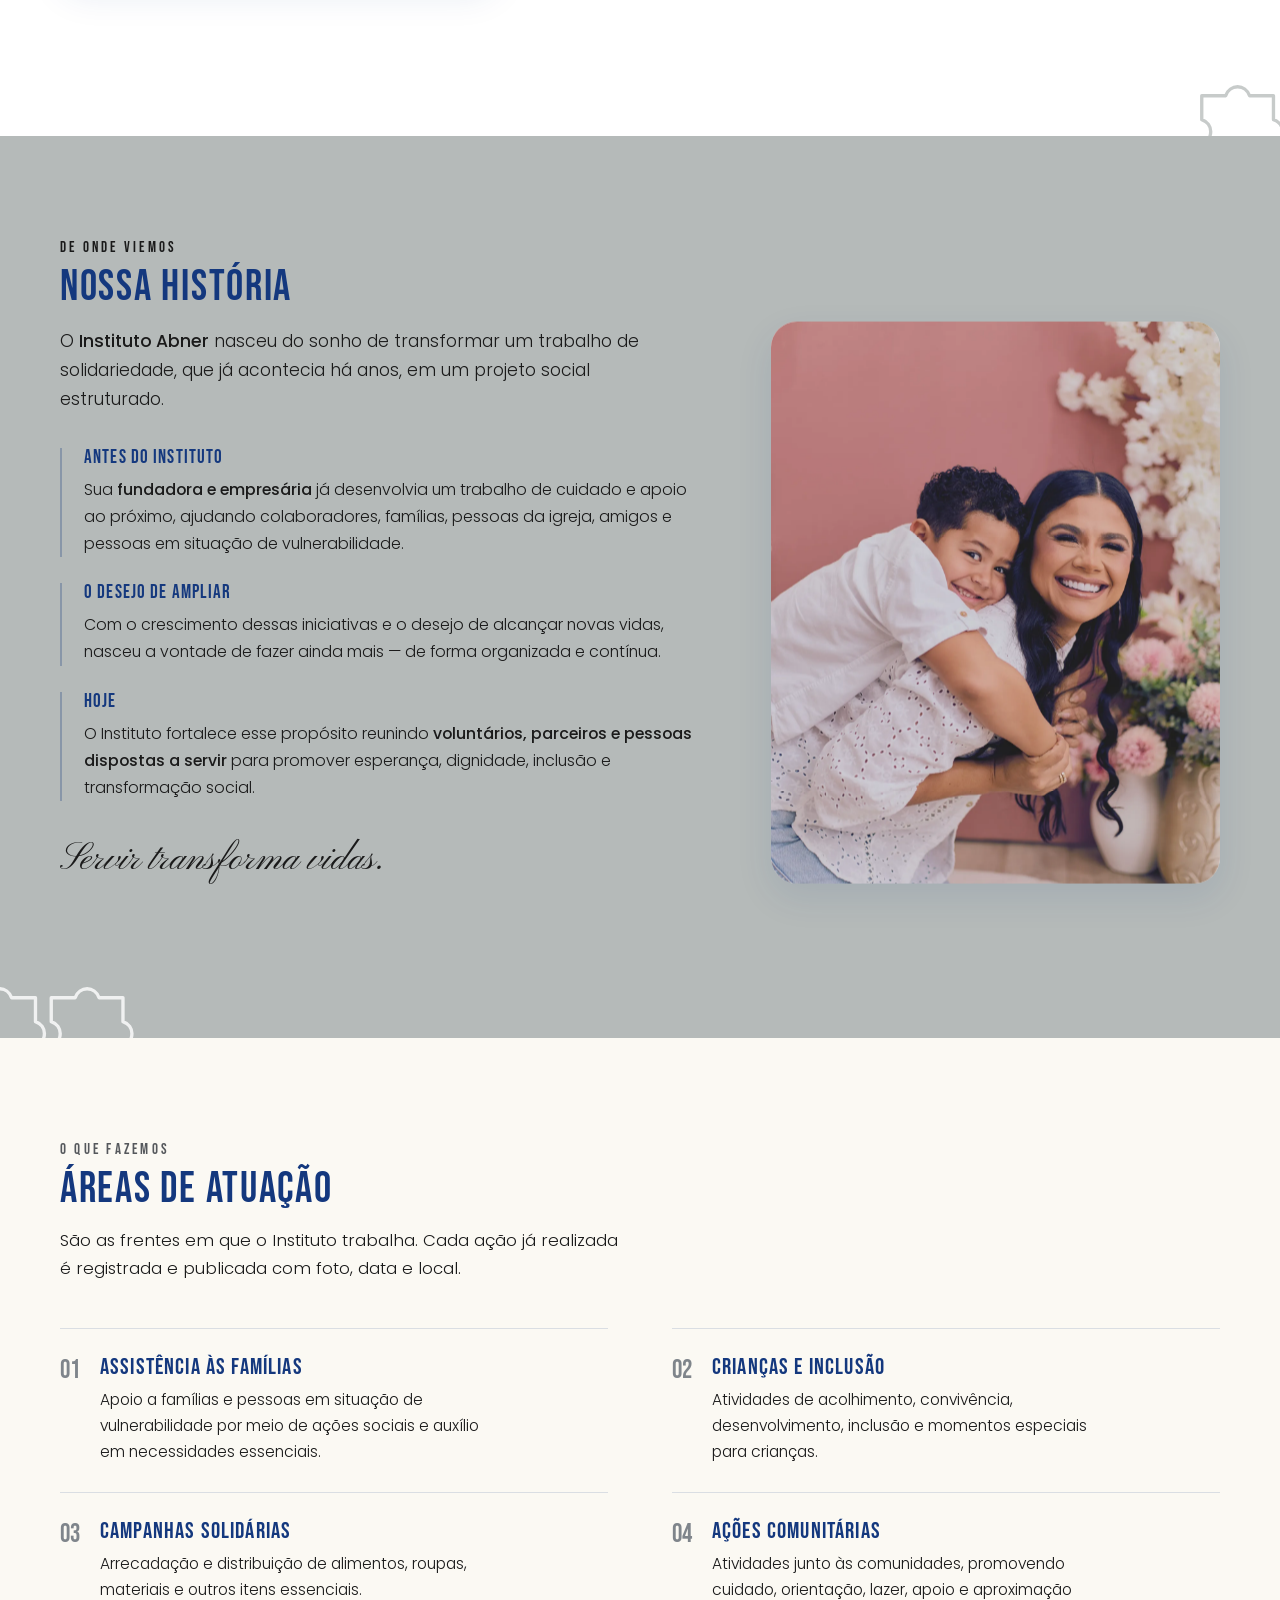
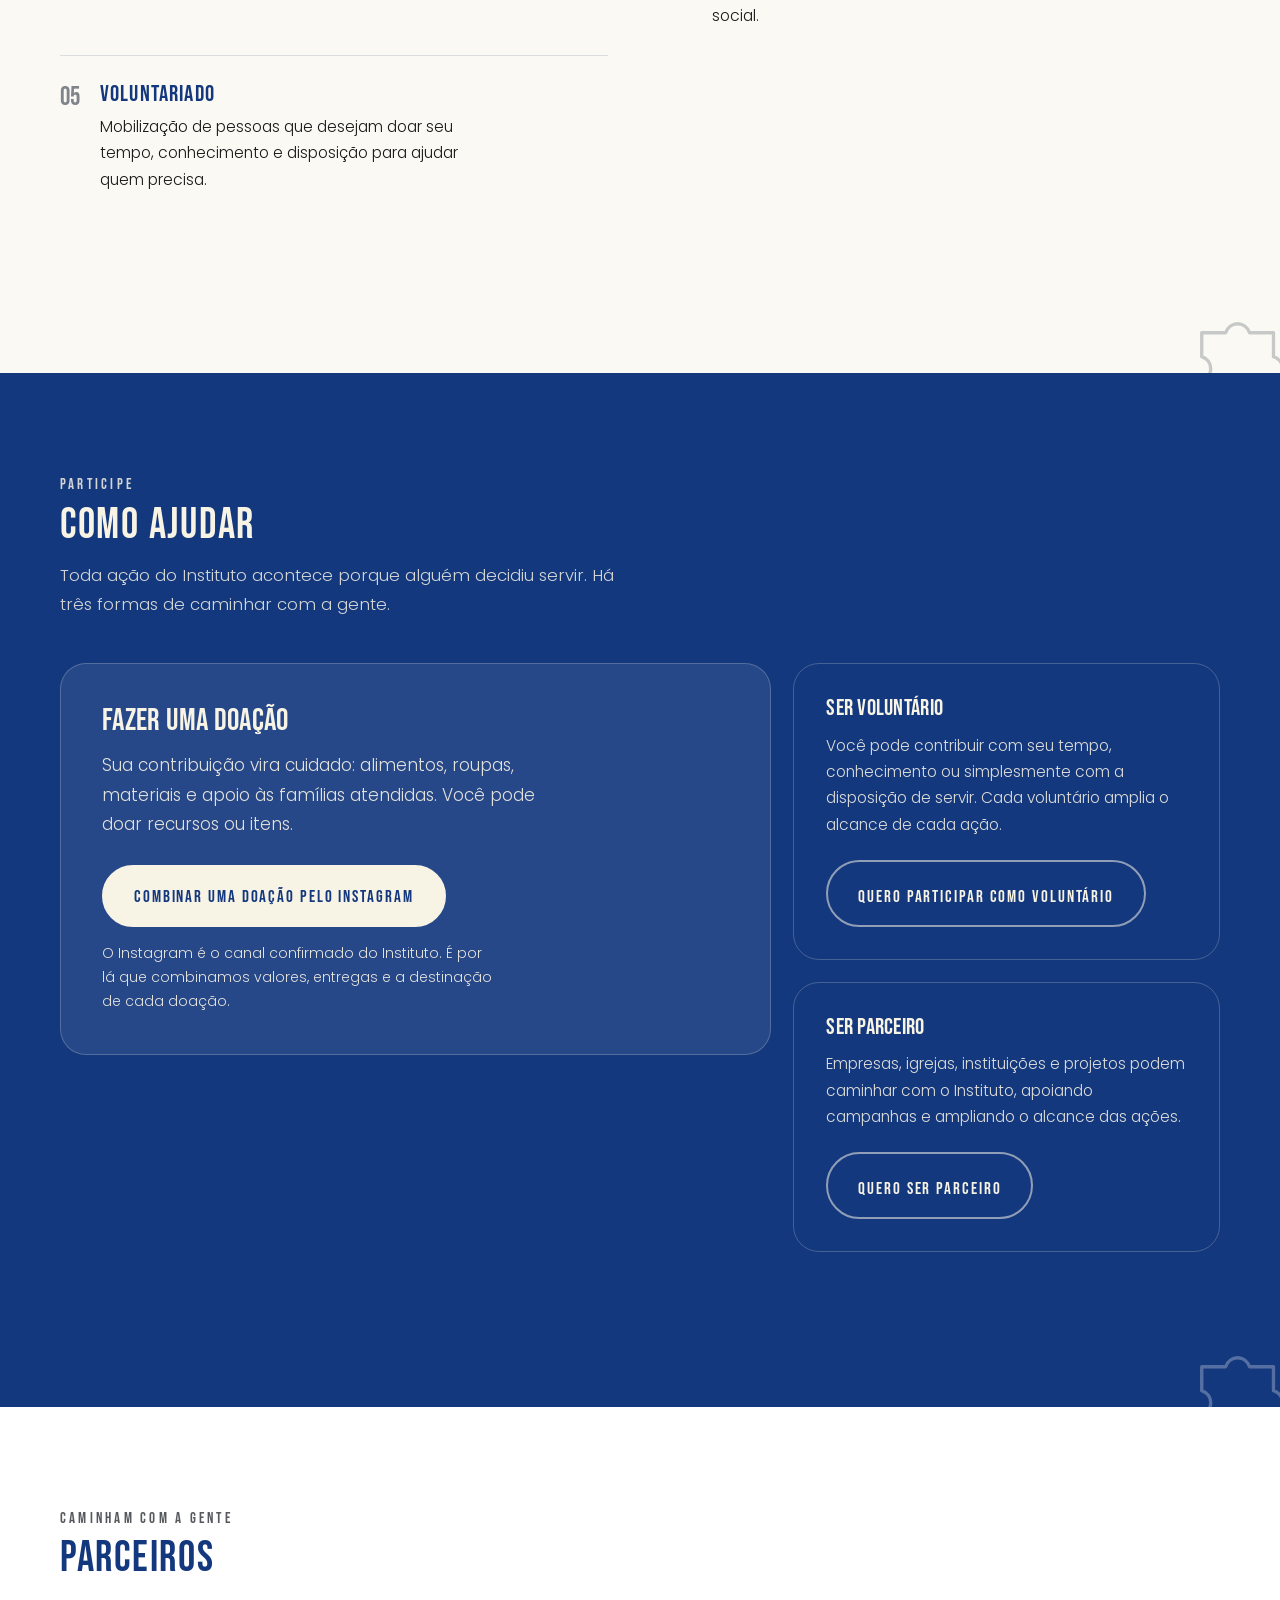
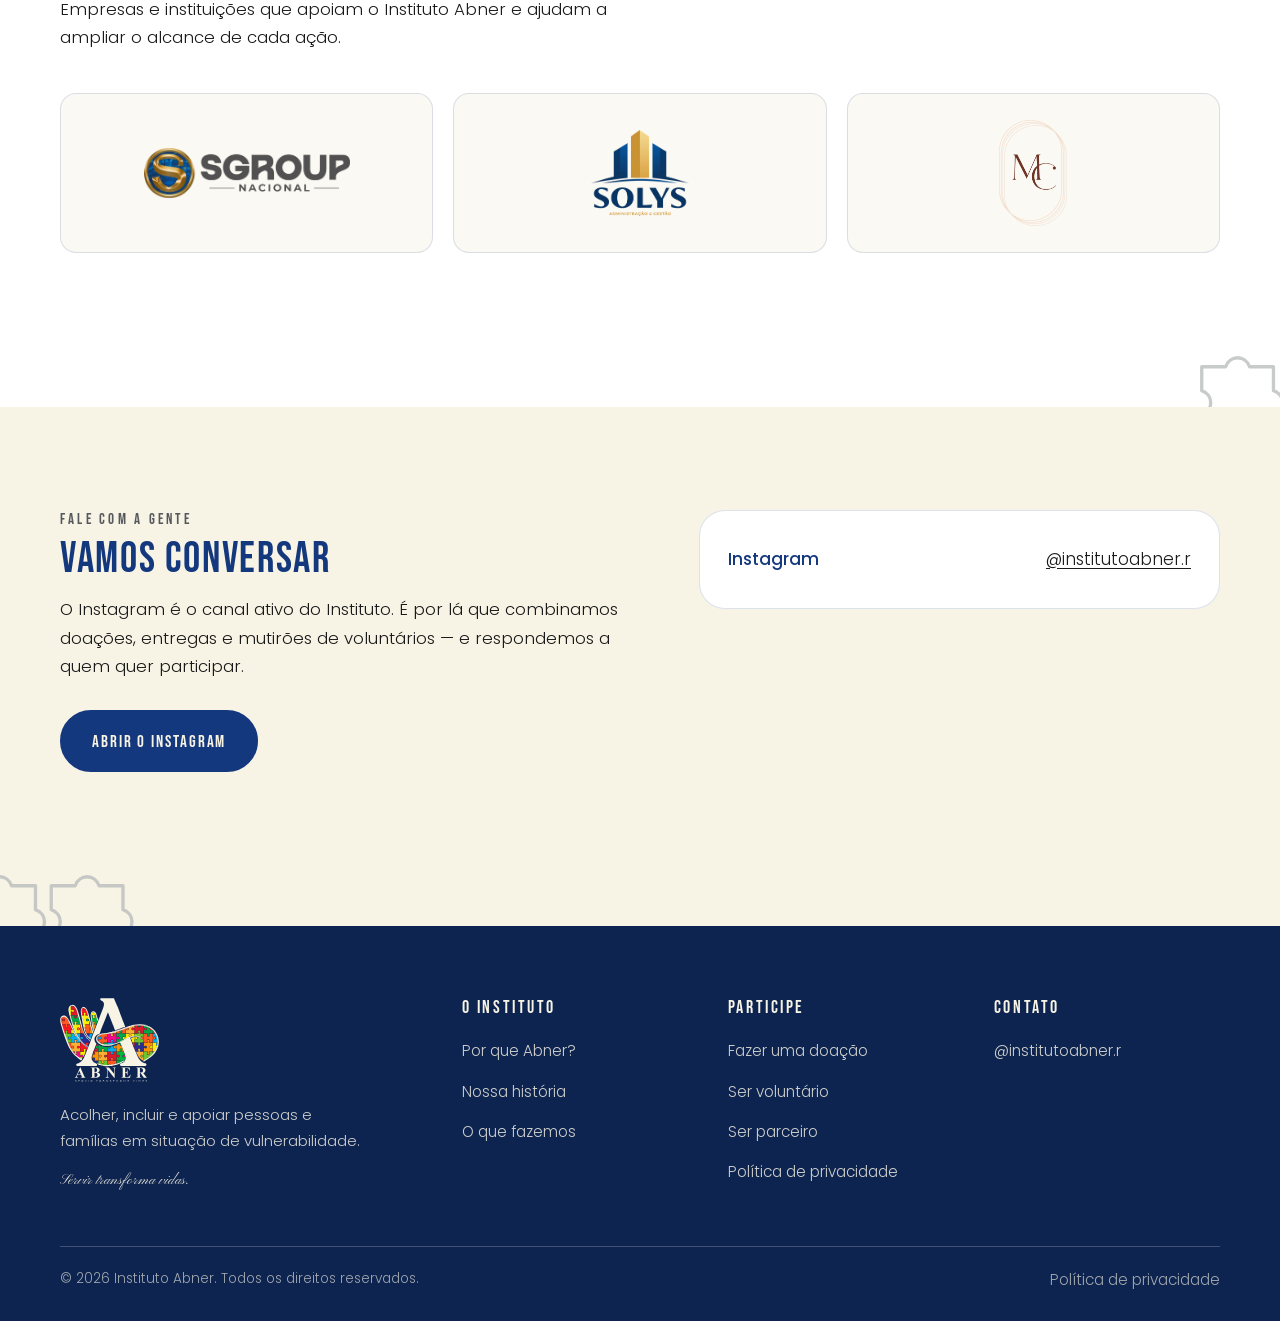
==== commit 8bab5e7a: "Tira o quadro deslocado atrás da foto do topo Era um contorno fino posicionado 20px abaixo e à direi" ====
--- a/index.html
+++ b/index.html
@@ -21,7 +21,7 @@
 <link rel="preconnect" href="https://fonts.gstatic.com" crossorigin>
 <link href="https://fonts.googleapis.com/css2?family=Bebas+Neue&family=Pinyon+Script&family=Poppins:wght@300;400;500;600&display=swap" rel="stylesheet">
 <link rel="preload" as="image" href="assets/fotos/mae-filho.webp" fetchpriority="high">
-<link rel="stylesheet" href="css/styles.css?v=14">
+<link rel="stylesheet" href="css/styles.css?v=15">
 <script type="application/ld+json">
 {
   "@context":"https://schema.org",
@@ -532,7 +532,7 @@
   </figure>
 </div>
 
-<script src="js/conteudo.js?v=14"></script>
-<script src="js/main.js?v=14"></script>
+<script src="js/conteudo.js?v=15"></script>
+<script src="js/main.js?v=15"></script>
 </body>
 </html>
--- a/css/styles.css
+++ b/css/styles.css
@@ -228,13 +228,6 @@
 .foto--hero img{object-position:48% 18%}
 .foto--retrato{aspect-ratio:4/5}
 .foto--retrato img{object-position:50% 20%}
-.hero-figura{position:relative}
-/* quadro fino deslocado na diagonal, atrás da foto — o degrau do manual da
-   marca, no lugar de uma sombra pesada */
-.hero-figura::before{
-  content:"";position:absolute;inset:26px -20px -20px 26px;
-  border:2px solid var(--cinza);border-radius:var(--raio-g);z-index:-1;
-}
 
 /* ===== faixa de valores (carrossel) =====
    Baixa e lenta, para ser um detalhe da marca e não um bloco. Cada cópia
@@ -535,7 +528,6 @@
     row-gap:28px;
   }
   .hero-figura{max-width:560px;width:100%}
-  .hero-figura::before{display:none}
   .abner-grid{gap:30px}
   .abner-foto{max-width:440px}
   .historia-foto{position:static;max-width:520px}
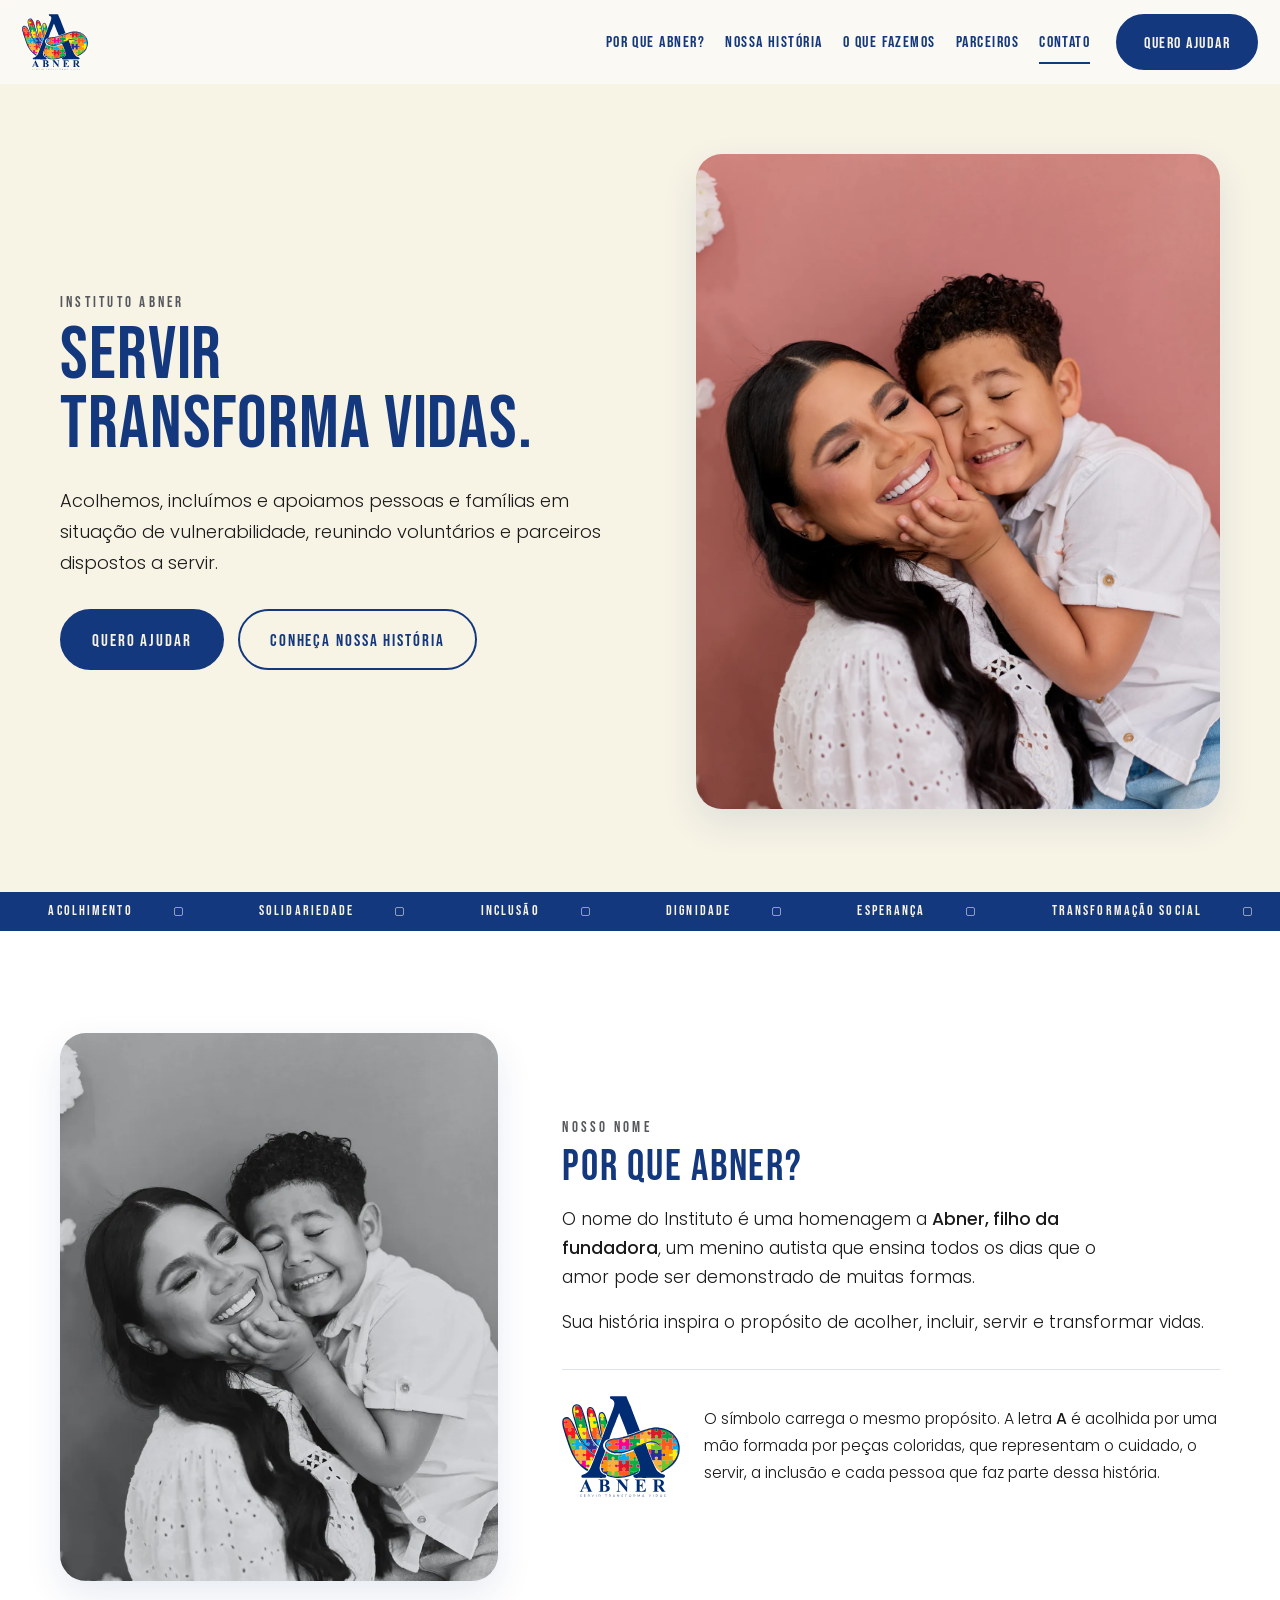
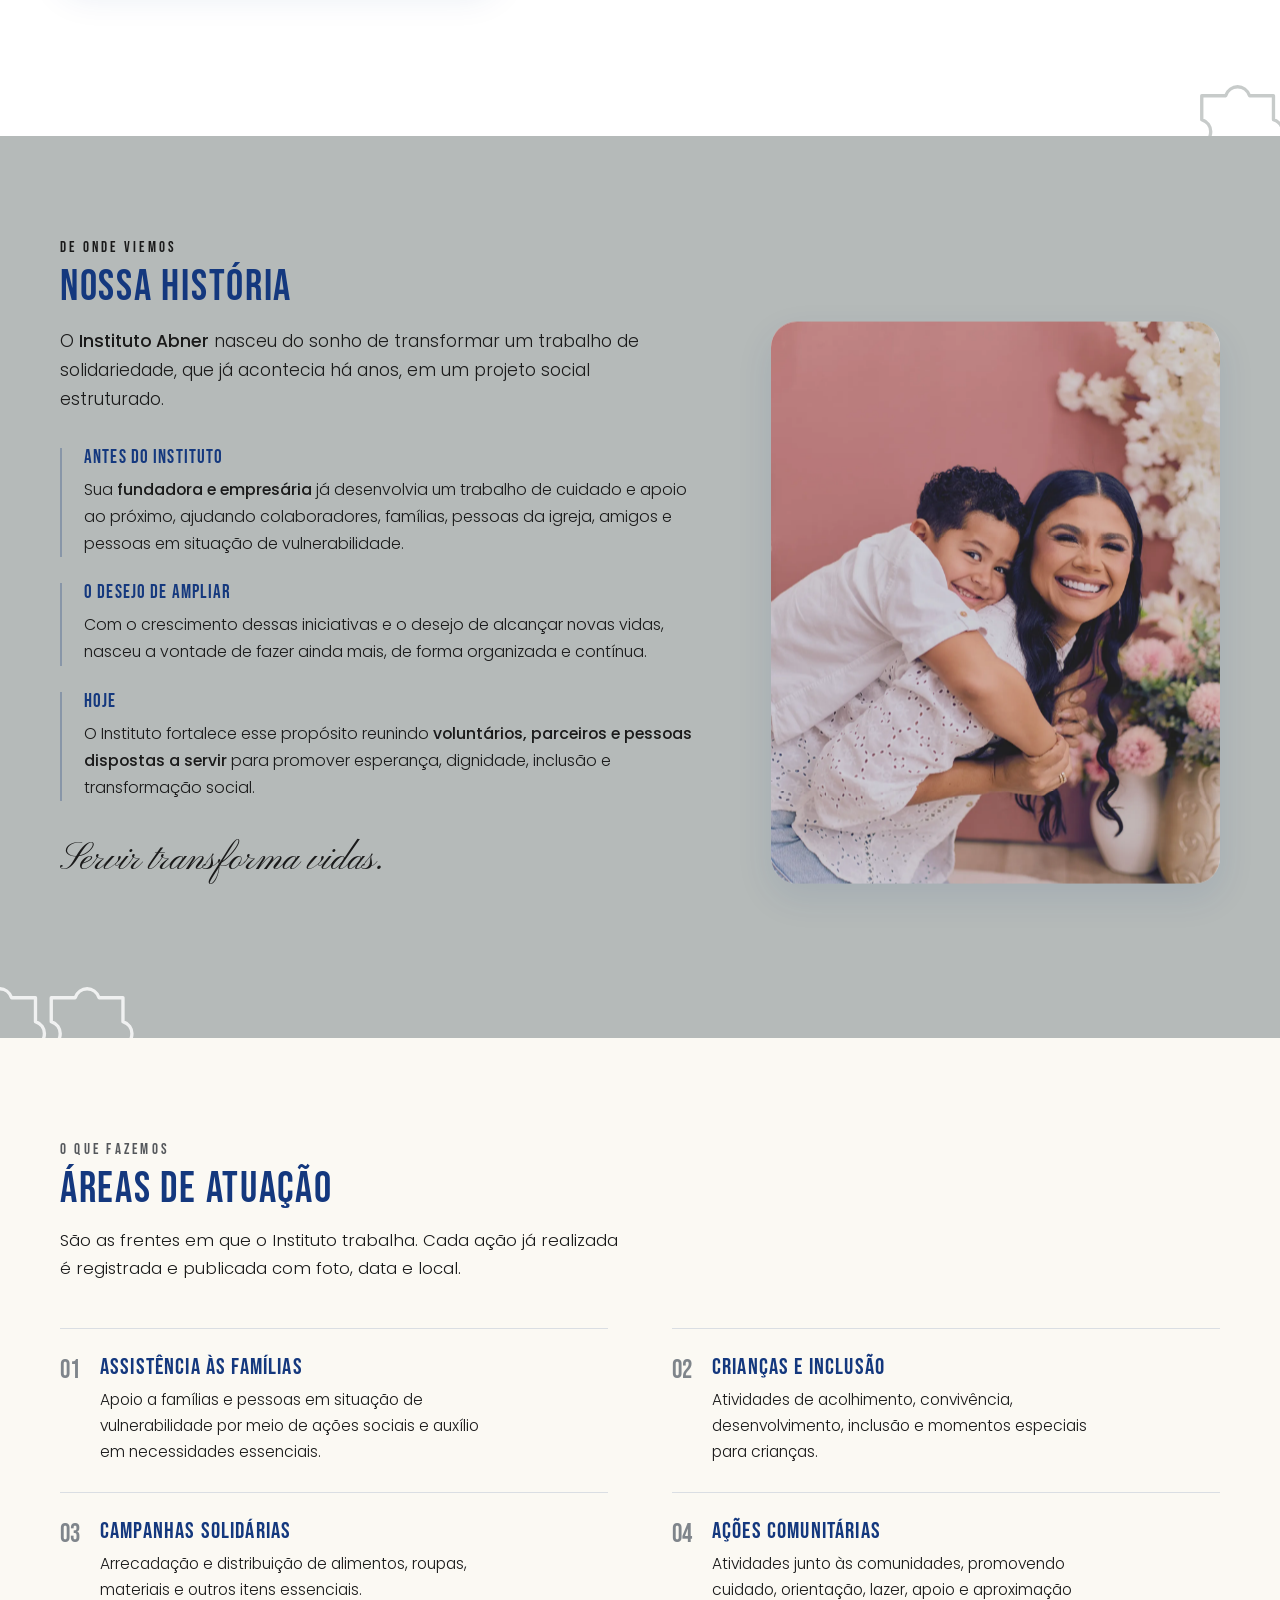
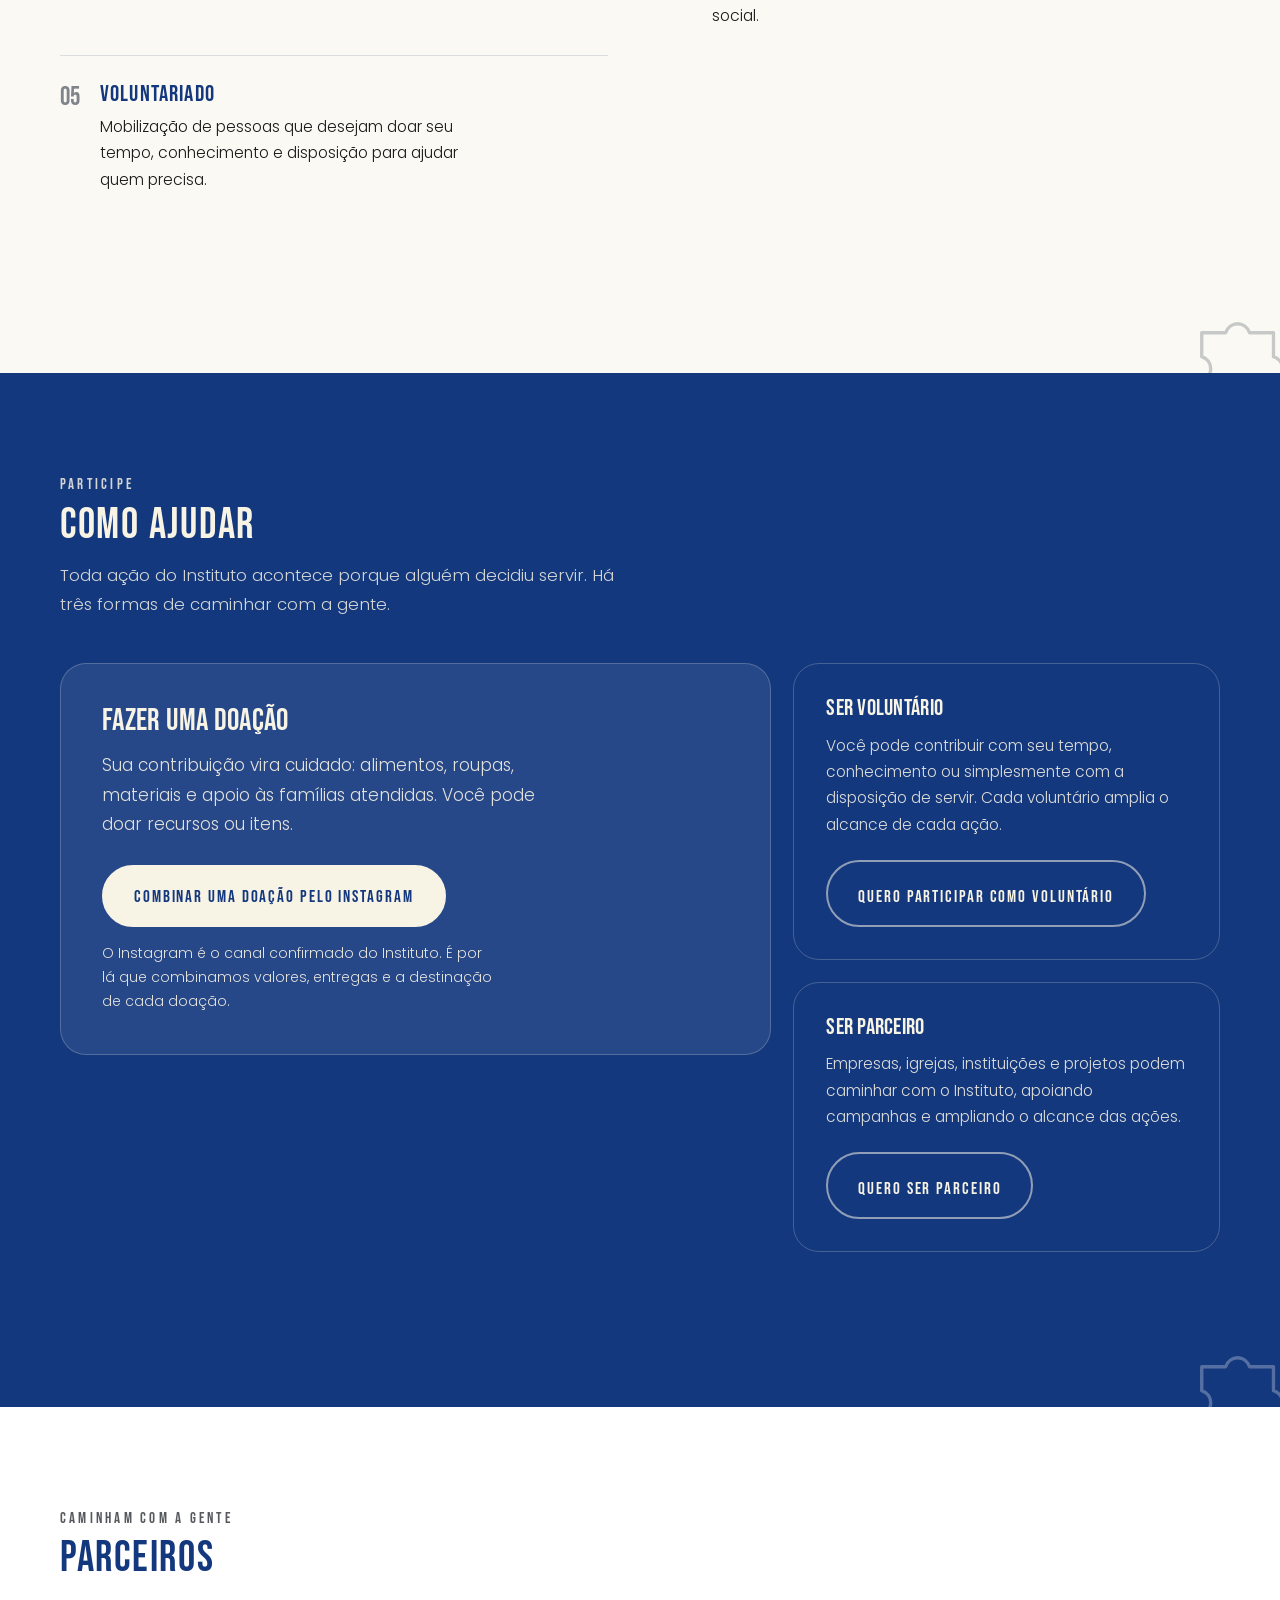
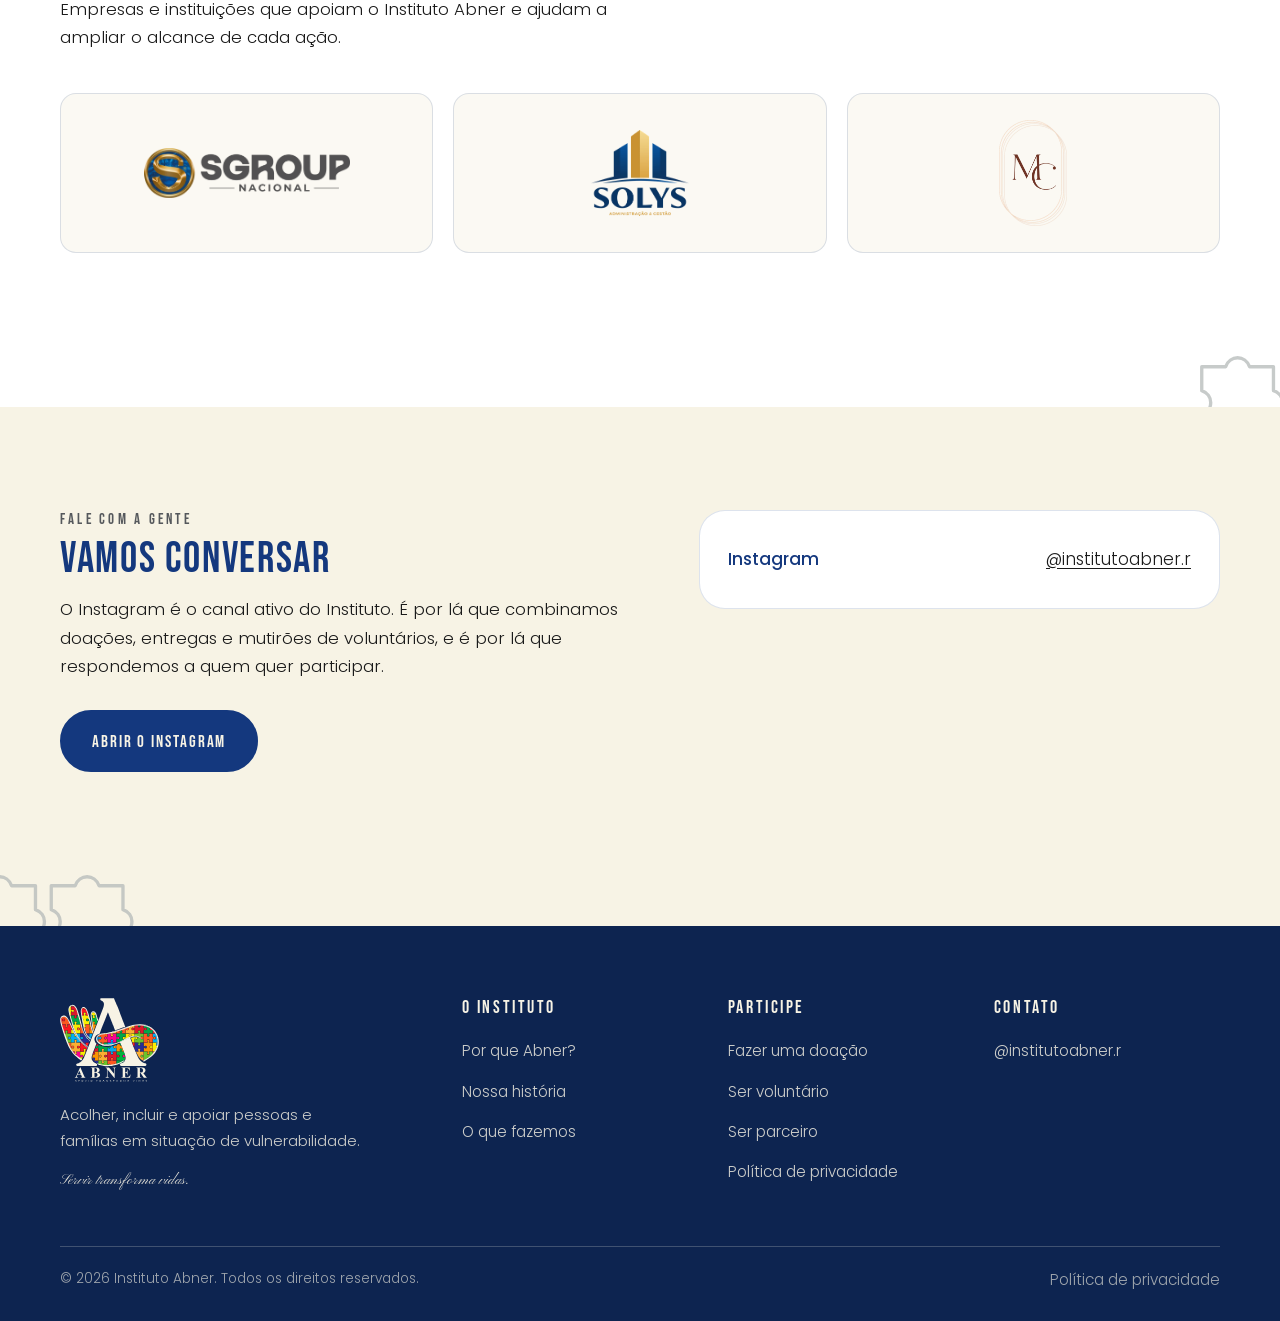
==== commit 37cc01e1: "Tira os travessões do meio das frases Quatro frases do site usavam travessão para emendar uma ideia " ====
--- a/index.html
+++ b/index.html
@@ -21,7 +21,7 @@
 <link rel="preconnect" href="https://fonts.gstatic.com" crossorigin>
 <link href="https://fonts.googleapis.com/css2?family=Bebas+Neue&family=Pinyon+Script&family=Poppins:wght@300;400;500;600&display=swap" rel="stylesheet">
 <link rel="preload" as="image" href="assets/fotos/mae-filho.webp" fetchpriority="high">
-<link rel="stylesheet" href="css/styles.css?v=15">
+<link rel="stylesheet" href="css/styles.css?v=16">
 <script type="application/ld+json">
 {
   "@context":"https://schema.org",
@@ -202,7 +202,7 @@
           <h3>O desejo de ampliar</h3>
           <p>
             Com o crescimento dessas iniciativas e o desejo de alcançar novas vidas, nasceu a
-            vontade de fazer ainda mais — de forma organizada e contínua.
+            vontade de fazer ainda mais, de forma organizada e contínua.
           </p>
         </article>
         <article>
@@ -471,7 +471,7 @@
       <h2 class="topico">Vamos conversar</h2>
       <p class="lead">
         O Instagram é o canal ativo do Instituto. É por lá que combinamos doações, entregas e
-        mutirões de voluntários — e respondemos a quem quer participar.
+        mutirões de voluntários, e é por lá que respondemos a quem quer participar.
       </p>
       <a class="btn contato-btn" href="https://instagram.com/institutoabner.r" target="_blank" rel="noopener">Abrir o Instagram</a>
     </div>
@@ -532,7 +532,7 @@
   </figure>
 </div>
 
-<script src="js/conteudo.js?v=15"></script>
-<script src="js/main.js?v=15"></script>
+<script src="js/conteudo.js?v=16"></script>
+<script src="js/main.js?v=16"></script>
 </body>
 </html>
